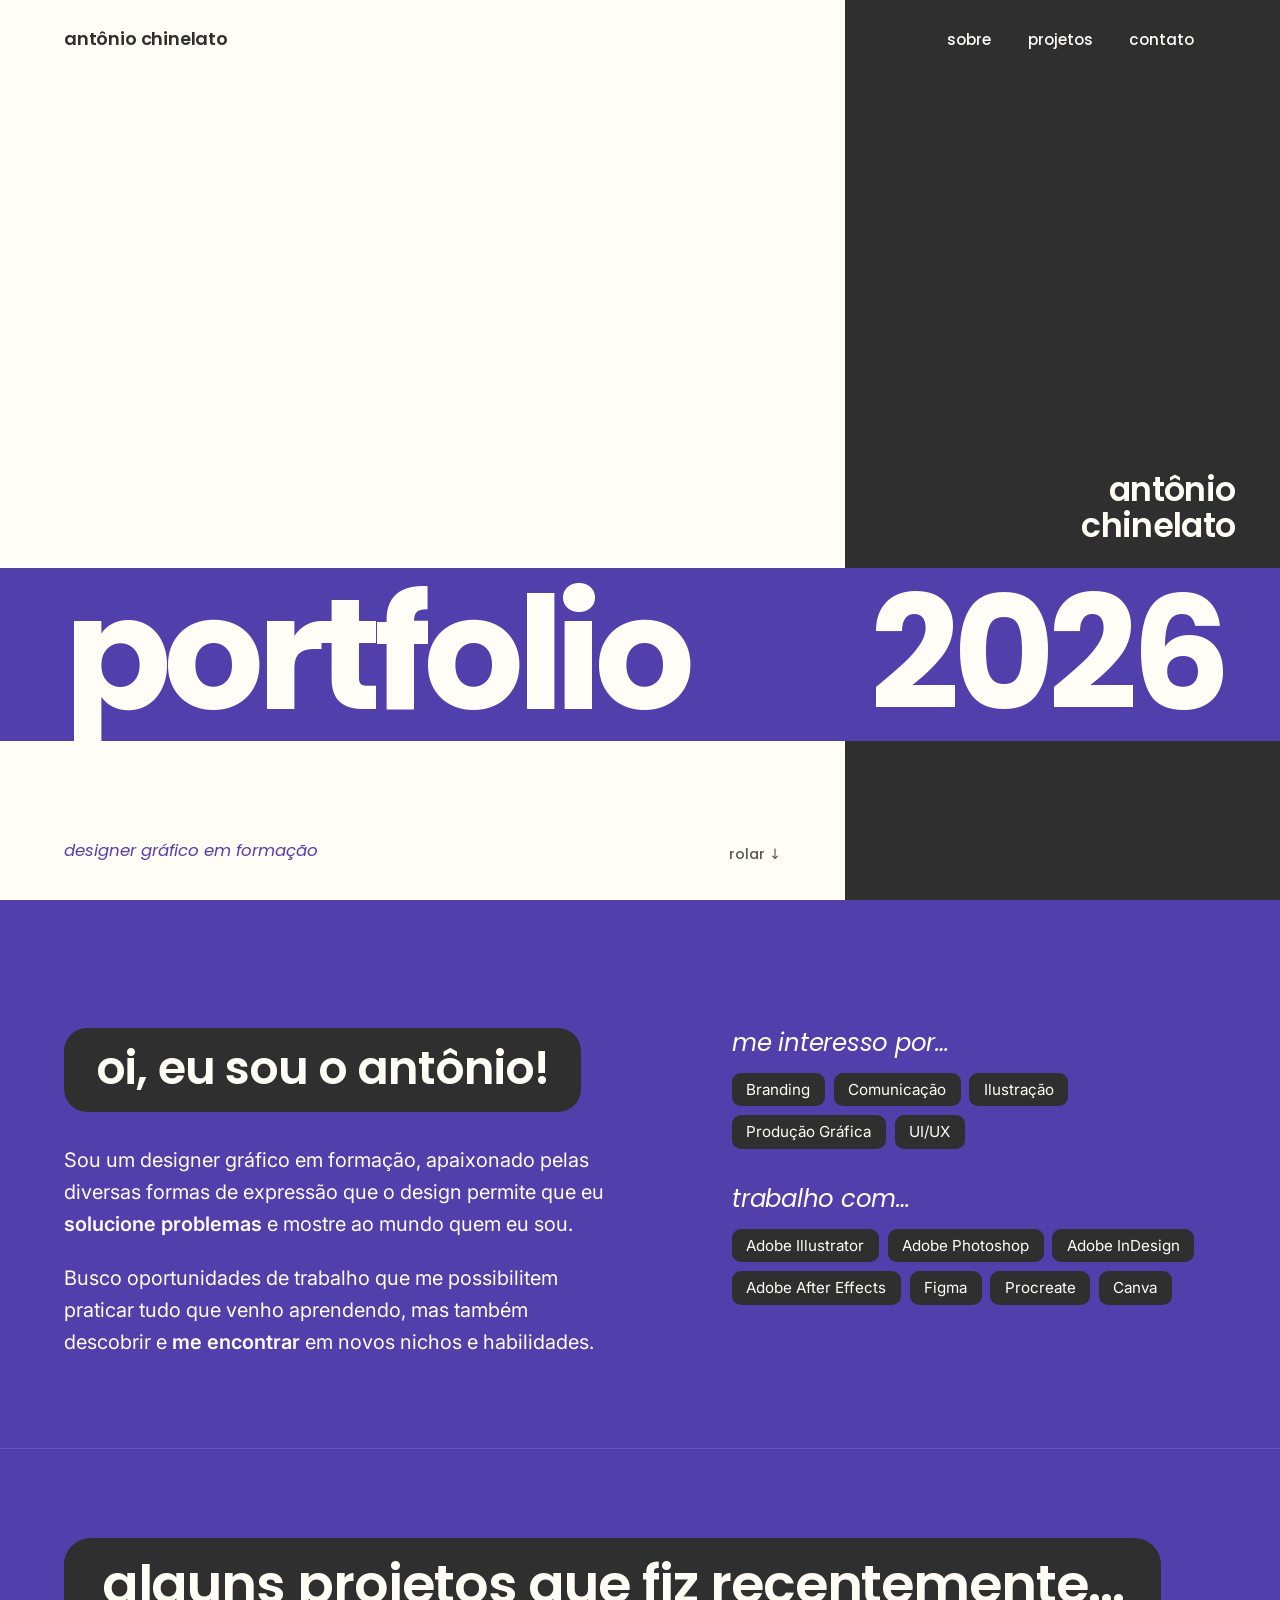
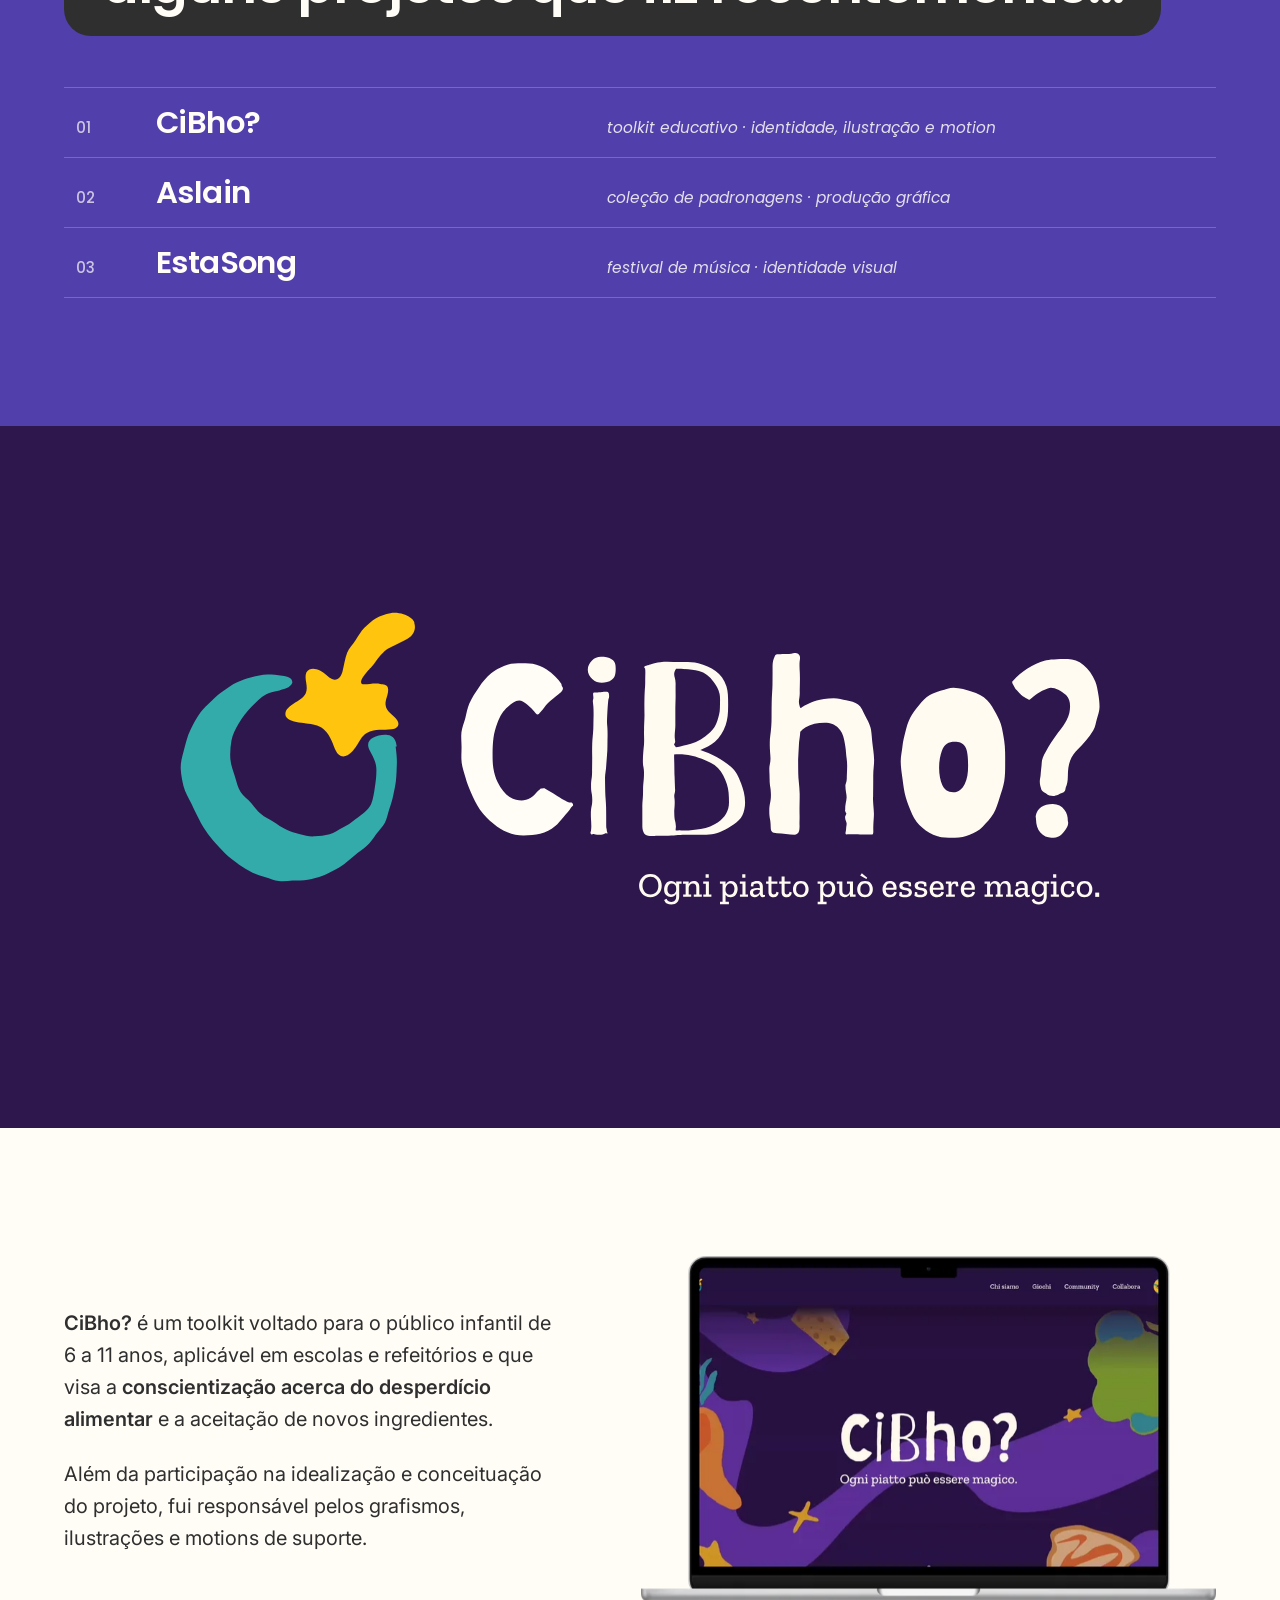
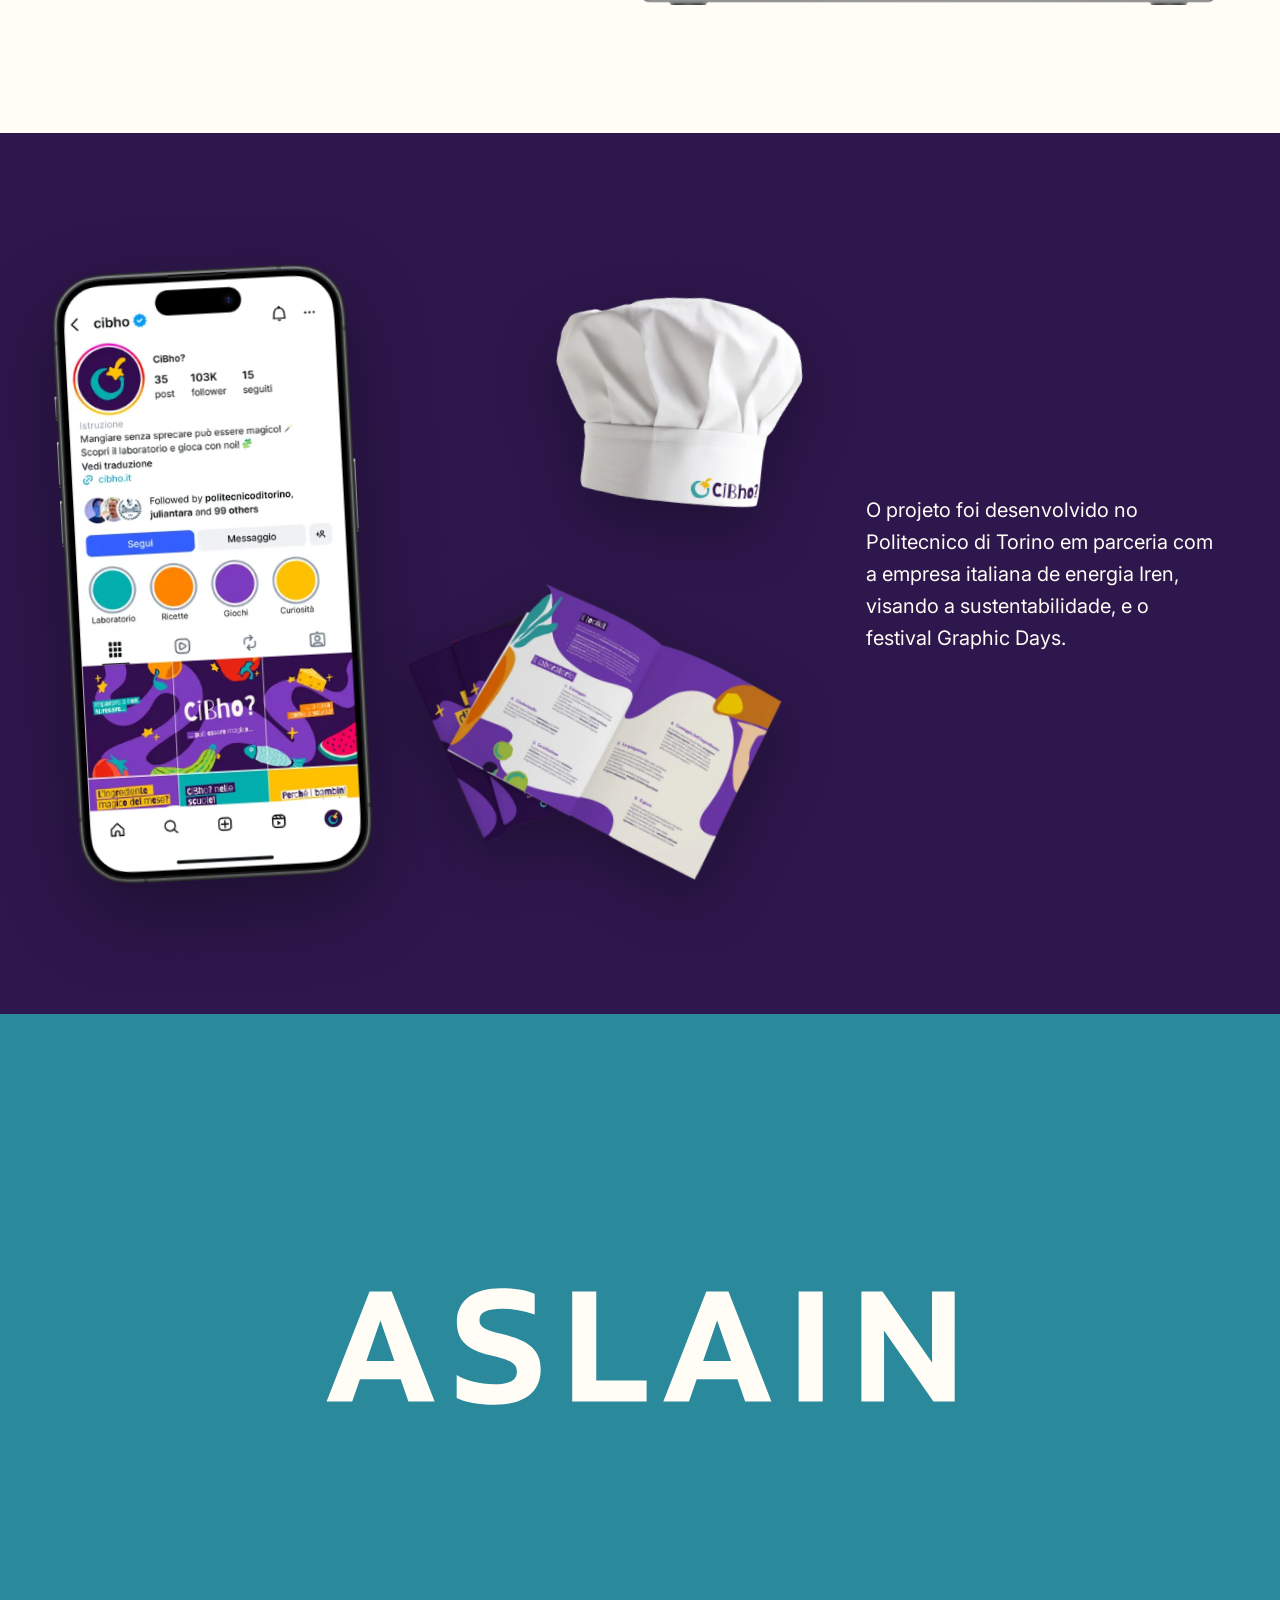
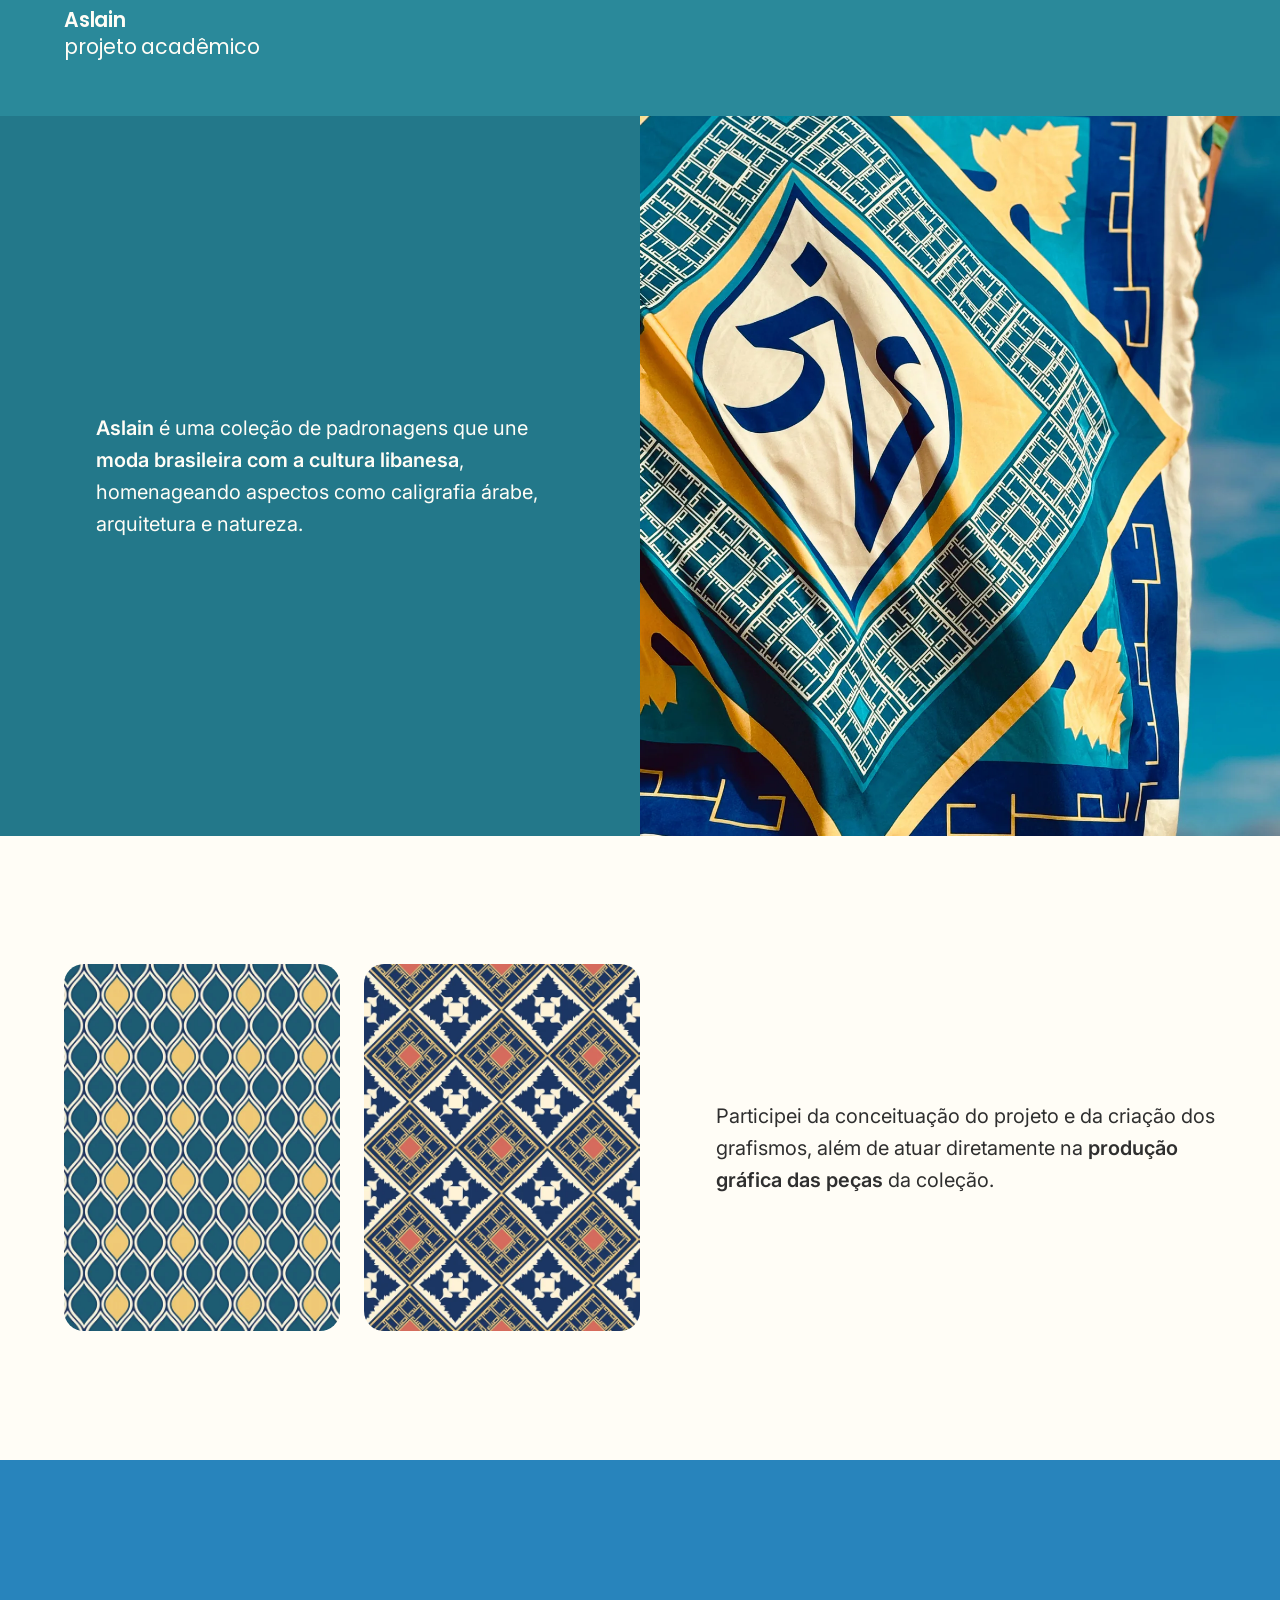
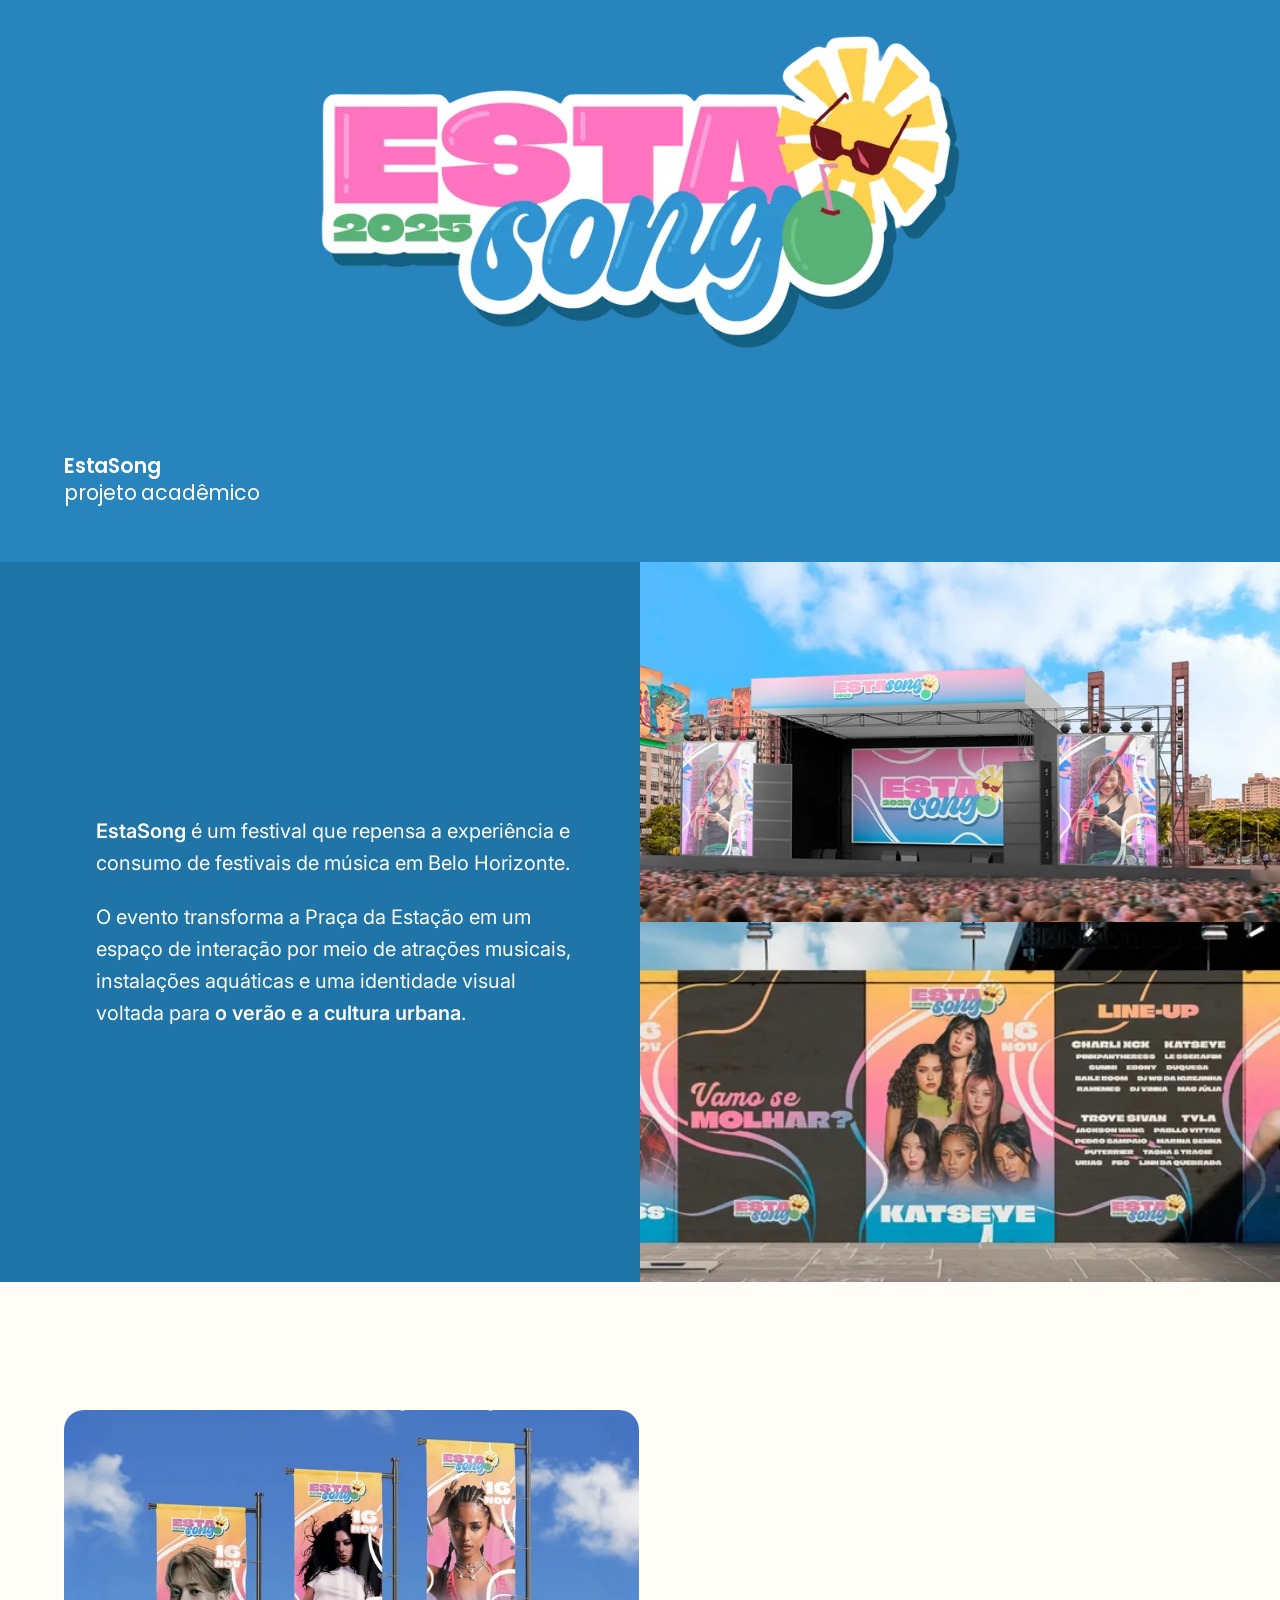
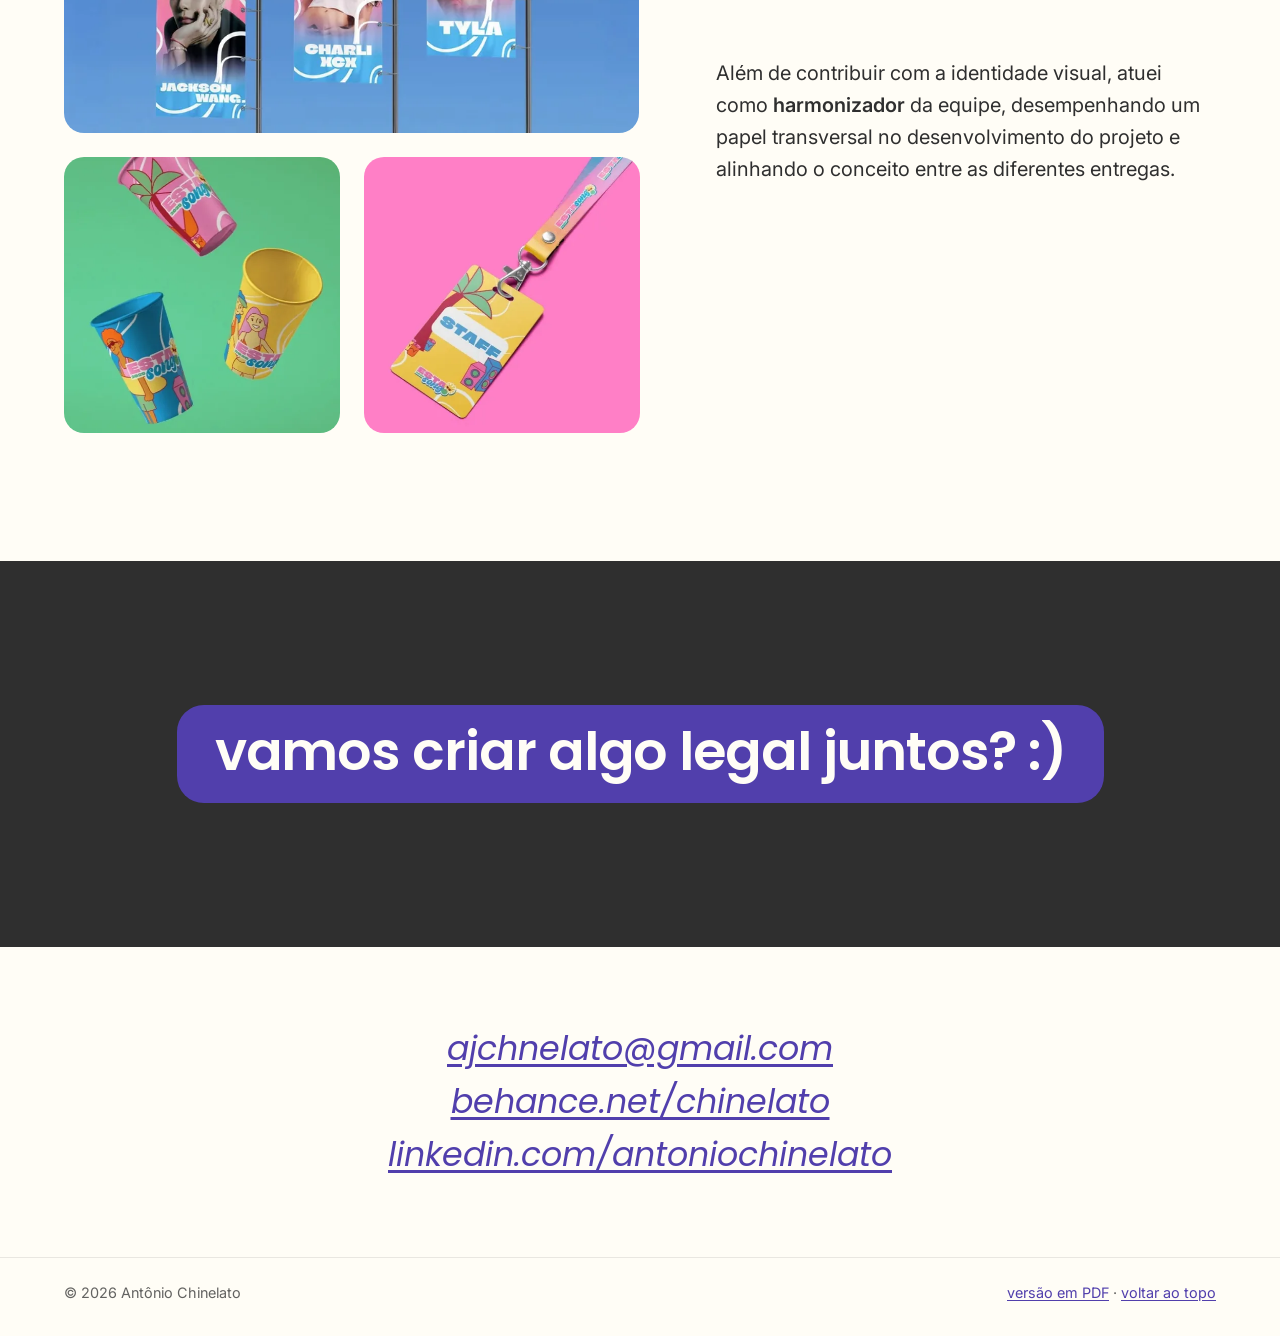
==== index.html @ e16a7587 "Generate the PDF version from the site Print stylesheet turns each section into a 16:9 slide; tools/" ====
<!DOCTYPE html>
<html lang="pt-BR" class="no-js">
<head>
  <meta charset="utf-8">
  <meta name="viewport" content="width=device-width, initial-scale=1">
  <title>Antônio Chinelato · Portfolio 2026 — Designer Gráfico</title>
  <meta name="description" content="Portfólio 2026 de Antônio Chinelato, designer gráfico em formação: branding, comunicação, ilustração, produção gráfica e UI/UX. Projetos CiBho?, Aslain e EstaSong.">
  <meta name="author" content="Antônio Chinelato">
  <meta name="theme-color" content="#513fac">
  <link rel="canonical" href="https://chinelato.com/">

  <meta property="og:type" content="website">
  <meta property="og:locale" content="pt_BR">
  <meta property="og:site_name" content="Antônio Chinelato">
  <meta property="og:title" content="Antônio Chinelato · Portfolio 2026">
  <meta property="og:description" content="Designer gráfico em formação. Branding, comunicação, ilustração, produção gráfica e UI/UX.">
  <meta property="og:url" content="https://chinelato.com/">
  <meta property="og:image" content="https://chinelato.com/assets/img/og-image.jpg">
  <meta property="og:image:width" content="1200">
  <meta property="og:image:height" content="675">
  <meta property="og:image:alt" content="Capa do portfolio 2026 de Antônio Chinelato">
  <meta name="twitter:card" content="summary_large_image">
  <meta name="twitter:title" content="Antônio Chinelato · Portfolio 2026">
  <meta name="twitter:description" content="Designer gráfico em formação. Branding, comunicação, ilustração, produção gráfica e UI/UX.">
  <meta name="twitter:image" content="https://chinelato.com/assets/img/og-image.jpg">

  <link rel="icon" href="favicon.svg" type="image/svg+xml">
  <link rel="apple-touch-icon" href="apple-touch-icon.png">

  <link rel="preconnect" href="https://fonts.googleapis.com">
  <link rel="preconnect" href="https://fonts.gstatic.com" crossorigin>
  <link rel="stylesheet" href="https://fonts.googleapis.com/css2?family=Inter:wght@400;600&family=Poppins:ital,wght@0,500;0,600;0,700;1,400&display=swap">
  <link rel="stylesheet" href="css/style.css">
  <script>document.documentElement.className = document.documentElement.className.replace('no-js', 'js');</script>

  <script type="application/ld+json">
  {
    "@context": "https://schema.org",
    "@type": "Person",
    "name": "Antônio Chinelato",
    "jobTitle": "Designer Gráfico",
    "url": "https://chinelato.com/",
    "email": "mailto:ajchnelato@gmail.com",
    "sameAs": [
      "https://www.behance.net/chinelato",
      "https://www.linkedin.com/in/antoniochinelato"
    ],
    "knowsAbout": ["Branding", "Comunicação", "Ilustração", "Produção Gráfica", "UI/UX"]
  }
  </script>
</head>
<body>
  <a class="skip-link" href="#conteudo">Pular para o conteúdo</a>

  <header class="site-header">
    <nav class="nav" aria-label="Principal">
      <a class="nav__brand" href="#inicio">antônio chinelato</a>
      <ul class="nav__links">
        <li><a href="#sobre">sobre</a></li>
        <li><a href="#projetos">projetos</a></li>
        <li><a href="#contato">contato</a></li>
      </ul>
    </nav>
  </header>

  <main id="conteudo">

    <!-- ====================== HERO ====================== -->
    <section class="hero" id="inicio" aria-labelledby="hero-title">
      <div class="hero__column" aria-hidden="true"></div>

      <h1 class="hero__name" id="hero-title">
        <span class="hero__name-line">antônio</span>
        <span class="hero__name-line">chinelato</span>
        <span class="visually-hidden"> — designer gráfico, portfolio 2026</span>
      </h1>

      <p class="hero__band">
        <span class="visually-hidden">portfolio 2026</span>
        <span class="hero__word hero__word--a" aria-hidden="true" data-split>portfolio</span>
        <span class="hero__word hero__word--b" aria-hidden="true" data-split>2026</span>
      </p>

      <div class="hero__foot">
        <p class="hero__caption">designer gráfico em formação</p>
        <a class="hero__scroll" href="#sobre">rolar <span aria-hidden="true">↓</span></a>
      </div>
    </section>

    <!-- ====================== SOBRE ====================== -->
    <section class="about" id="sobre" aria-labelledby="sobre-title">
      <div class="container about__grid">
        <div class="about__intro">
          <h2 class="pill reveal" id="sobre-title">oi, eu sou o antônio!</h2>
          <p class="reveal" style="--d:.1s">Sou um designer gráfico em formação, apaixonado pelas diversas formas de expressão que o design permite que eu <strong>solucione problemas</strong> e mostre ao mundo quem eu sou.</p>
          <p class="reveal" style="--d:.2s">Busco oportunidades de trabalho que me possibilitem praticar tudo que venho aprendendo, mas também descobrir e <strong>me encontrar</strong> em novos nichos e habilidades.</p>
        </div>

        <div class="about__tags">
          <h3 class="kicker reveal" id="interesses">me interesso por…</h3>
          <ul class="chips reveal" aria-labelledby="interesses" style="--d:.1s">
            <li>Branding</li>
            <li>Comunicação</li>
            <li>Ilustração</li>
            <li>Produção Gráfica</li>
            <li>UI/UX</li>
          </ul>

          <h3 class="kicker reveal" id="ferramentas" style="--d:.15s">trabalho com…</h3>
          <ul class="chips reveal" aria-labelledby="ferramentas" style="--d:.25s">
            <li>Adobe Illustrator</li>
            <li>Adobe Photoshop</li>
            <li>Adobe InDesign</li>
            <li>Adobe After Effects</li>
            <li>Figma</li>
            <li>Procreate</li>
            <li>Canva</li>
          </ul>
        </div>
      </div>
    </section>

    <!-- ====================== PROJETOS ====================== -->
    <section id="projetos" aria-labelledby="projetos-title">

      <div class="projects-intro">
        <div class="container">
          <h2 class="pill pill--lg reveal" id="projetos-title">alguns projetos que fiz recentemente…</h2>
          <ol class="index reveal" style="--d:.15s">
            <li class="index__item" style="--accent: var(--cibho-teal)">
              <a href="#cibho">
                <span class="index__num" aria-hidden="true">01</span>
                <span class="index__name">CiBho?</span>
                <span class="index__type">toolkit educativo · identidade, ilustração e motion</span>
              </a>
            </li>
            <li class="index__item" style="--accent: var(--aslain)">
              <a href="#aslain">
                <span class="index__num" aria-hidden="true">02</span>
                <span class="index__name">Aslain</span>
                <span class="index__type">coleção de padronagens · produção gráfica</span>
              </a>
            </li>
            <li class="index__item" style="--accent: var(--estasong-pink)">
              <a href="#estasong">
                <span class="index__num" aria-hidden="true">03</span>
                <span class="index__name">EstaSong</span>
                <span class="index__type">festival de música · identidade visual</span>
              </a>
            </li>
          </ol>
        </div>
      </div>

      <!-- ---------- CiBho? ---------- -->
      <article class="project project--cibho" id="cibho" aria-labelledby="cibho-title">
        <header class="project__hero">
          <img class="project__logo reveal reveal--zoom" src="assets/img/cibho-logo.svg" width="1258" height="408" alt="Logotipo CiBho? — uma espiral turquesa com uma estrela amarela, seguida do slogan “Ogni piatto può essere magico.”" loading="lazy" decoding="async">
          <h2 class="project__title reveal" id="cibho-title" style="--d:.2s">CiBho? <span class="project__type">projeto acadêmico</span></h2>
        </header>

        <div class="project__body project__body--cream">
          <div class="container split">
            <div class="split__text">
              <p class="reveal"><strong>CiBho?</strong> é um toolkit voltado para o público infantil de 6 a 11 anos, aplicável em escolas e refeitórios e que visa a <strong>conscientização acerca do desperdício alimentar</strong> e a aceitação de novos ingredientes.</p>
              <p class="reveal" style="--d:.1s">Além da participação na idealização e conceituação do projeto, fui responsável pelos grafismos, ilustrações e motions de suporte.</p>
            </div>
            <figure class="split__media reveal" style="--d:.15s">
              <img src="assets/img/cibho-site-laptop.webp" srcset="assets/img/cibho-site-laptop-sm.webp 800w, assets/img/cibho-site-laptop.webp 1800w" sizes="(max-width: 56rem) 100vw, 50vw" width="1800" height="1091" alt="Notebook exibindo a página inicial do site CiBho?, com ilustrações de alimentos sobre fundo roxo" loading="lazy" decoding="async">
            </figure>
          </div>
        </div>

        <div class="project__body project__body--cibho">
          <div class="container collage collage--cibho">
            <figure class="collage__phone reveal" style="--d:.05s">
              <div class="float" style="--r:-3deg;--t:7s">
                <img src="assets/img/cibho-instagram-phone.webp" srcset="assets/img/cibho-instagram-phone-sm.webp 390w, assets/img/cibho-instagram-phone.webp 682w" sizes="(max-width: 56rem) 70vw, 24vw" width="682" height="1400" alt="Smartphone mostrando o perfil do CiBho? no Instagram, com destaques e publicações ilustradas" loading="lazy" decoding="async">
              </div>
            </figure>
            <div class="collage__objects">
              <figure class="collage__hat reveal" style="--d:.15s">
                <div class="float" style="--r:6deg;--t:8s;--delay:-2s">
                  <img src="assets/img/cibho-chef-hat.webp" srcset="assets/img/cibho-chef-hat-sm.webp 800w, assets/img/cibho-chef-hat.webp 1200w" sizes="(max-width: 56rem) 45vw, 22vw" width="1200" height="1200" alt="Chapéu de chef branco com o logotipo CiBho? bordado na borda" loading="lazy" decoding="async">
                </div>
              </figure>
              <figure class="collage__brochure reveal" style="--d:.25s">
                <div class="float" style="--r:-4deg;--t:9s;--delay:-4s">
                  <img src="assets/img/cibho-brochure.webp" srcset="assets/img/cibho-brochure-sm.webp 800w, assets/img/cibho-brochure.webp 1600w" sizes="(max-width: 56rem) 60vw, 30vw" width="1600" height="1320" alt="Folder impresso do CiBho? aberto, com ilustrações de vegetais e textos em italiano" loading="lazy" decoding="async">
                </div>
              </figure>
            </div>
            <div class="collage__text">
              <p class="reveal" style="--d:.2s">O projeto foi desenvolvido no Politecnico di Torino em parceria com a empresa italiana de energia Iren, visando a sustentabilidade, e o festival Graphic Days.</p>
            </div>
          </div>
        </div>
      </article>

      <!-- ---------- Aslain ---------- -->
      <article class="project project--aslain" id="aslain" aria-labelledby="aslain-title">
        <header class="project__hero">
          <img class="project__logo project__logo--aslain reveal reveal--zoom" src="assets/img/aslain-logo.svg" width="724" height="144" alt="Logotipo ASLAIN em letras maiúsculas espaçadas" loading="lazy" decoding="async">
          <h2 class="project__title reveal" id="aslain-title" style="--d:.2s">Aslain <span class="project__type">projeto acadêmico</span></h2>
        </header>

        <div class="project__body project__body--aslain-deep">
          <div class="bleed">
            <div class="bleed__text">
              <p class="reveal"><strong>Aslain</strong> é uma coleção de padronagens que une <strong>moda brasileira com a cultura libanesa</strong>, homenageando aspectos como caligrafia árabe, arquitetura e natureza.</p>
            </div>
            <figure class="bleed__media reveal" style="--d:.1s">
              <img src="assets/img/aslain-scarf.webp" srcset="assets/img/aslain-scarf-sm.webp 600w, assets/img/aslain-scarf.webp 1200w" sizes="(max-width: 56rem) 100vw, 50vw" width="1200" height="1600" alt="Lenço de seda da coleção Aslain ao vento, com caligrafia árabe estilizada em azul sobre losango creme e bordas geométricas douradas" loading="lazy" decoding="async">
            </figure>
          </div>
        </div>

        <div class="project__body project__body--cream">
          <div class="container split split--reverse">
            <div class="split__text">
              <p class="reveal">Participei da conceituação do projeto e da criação dos grafismos, além de atuar diretamente na <strong>produção gráfica das peças</strong> da coleção.</p>
            </div>
            <div class="pattern-grid">
              <figure class="card-img reveal" style="--d:.05s">
                <img src="assets/img/aslain-pattern-1.webp" srcset="assets/img/aslain-pattern-1-sm.webp 800w, assets/img/aslain-pattern-1.webp 1200w" sizes="(max-width: 56rem) 50vw, 25vw" width="1200" height="1200" alt="Padronagem Aslain com gotas azul-petróleo e douradas contornadas em creme" loading="lazy" decoding="async">
              </figure>
              <figure class="card-img reveal" style="--d:.15s">
                <img src="assets/img/aslain-pattern-2.webp" srcset="assets/img/aslain-pattern-2-sm.webp 800w, assets/img/aslain-pattern-2.webp 1200w" sizes="(max-width: 56rem) 50vw, 25vw" width="1200" height="1200" alt="Padronagem Aslain com losangos azul-marinho, treliças douradas e centros coral" loading="lazy" decoding="async">
              </figure>
            </div>
          </div>
        </div>
      </article>

      <!-- ---------- EstaSong ---------- -->
      <article class="project project--estasong" id="estasong" aria-labelledby="estasong-title">
        <header class="project__hero">
          <img class="project__logo project__logo--estasong reveal reveal--zoom" src="assets/img/estasong-logo.webp" srcset="assets/img/estasong-logo-sm.webp 800w, assets/img/estasong-logo.webp 1168w" sizes="(max-width: 56rem) 80vw, 40vw" width="1168" height="569" alt="Logotipo EstaSong 2025 em letras rosa e azul com um sol de óculos escuros e um coco com canudo" loading="lazy" decoding="async">
          <h2 class="project__title reveal" id="estasong-title" style="--d:.2s">EstaSong <span class="project__type">projeto acadêmico</span></h2>
        </header>

        <div class="project__body project__body--estasong-deep">
          <div class="bleed">
            <div class="bleed__text">
              <p class="reveal"><strong>EstaSong</strong> é um festival que repensa a experiência e consumo de festivais de música em Belo Horizonte.</p>
              <p class="reveal" style="--d:.1s">O evento transforma a Praça da Estação em um espaço de interação por meio de atrações musicais, instalações aquáticas e uma identidade visual voltada para <strong>o verão e a cultura urbana</strong>.</p>
            </div>
            <div class="bleed__media bleed__media--stack">
              <figure class="reveal" style="--d:.1s">
                <img src="assets/img/estasong-stage.webp" srcset="assets/img/estasong-stage-sm.webp 800w, assets/img/estasong-stage.webp 1600w" sizes="(max-width: 56rem) 100vw, 50vw" width="1600" height="909" alt="Palco do festival EstaSong com telões e banners rosa e azul diante de uma multidão" loading="lazy" decoding="async">
              </figure>
              <figure class="reveal" style="--d:.2s">
                <img src="assets/img/estasong-posters.webp" srcset="assets/img/estasong-posters-sm.webp 800w, assets/img/estasong-posters.webp 1600w" sizes="(max-width: 56rem) 100vw, 50vw" width="1600" height="614" alt="Sequência de cartazes do EstaSong em um muro, com os artistas Pink Pantheress, Katseye e Troye Sivan e o line-up do festival" loading="lazy" decoding="async">
              </figure>
            </div>
          </div>
        </div>

        <div class="project__body project__body--cream">
          <div class="container split split--reverse">
            <div class="split__text">
              <p class="reveal">Além de contribuir com a identidade visual, atuei como <strong>harmonizador</strong> da equipe, desempenhando um papel transversal no desenvolvimento do projeto e alinhando o conceito entre as diferentes entregas.</p>
            </div>
            <div class="mosaic">
              <figure class="card-img card-img--wide reveal">
                <img src="assets/img/estasong-banners.webp" srcset="assets/img/estasong-banners-sm.webp 800w, assets/img/estasong-banners.webp 1600w" sizes="(max-width: 56rem) 100vw, 50vw" width="1600" height="910" alt="Três bandeiras do EstaSong em postes contra o céu azul, anunciando Jackson Wang, Charli XCX e Tyla" loading="lazy" decoding="async">
              </figure>
              <figure class="card-img reveal" style="--d:.1s">
                <img src="assets/img/estasong-cups.webp" srcset="assets/img/estasong-cups-sm.webp 800w, assets/img/estasong-cups.webp 926w" sizes="(max-width: 56rem) 50vw, 25vw" width="926" height="622" alt="Copos coloridos do EstaSong flutuando sobre fundo verde" loading="lazy" decoding="async">
              </figure>
              <figure class="card-img reveal" style="--d:.2s">
                <img src="assets/img/estasong-lanyard.webp" srcset="assets/img/estasong-lanyard-sm.webp 800w, assets/img/estasong-lanyard.webp 926w" sizes="(max-width: 56rem) 50vw, 25vw" width="926" height="630" alt="Credencial de staff do EstaSong com cordão, sobre fundo rosa" loading="lazy" decoding="async">
              </figure>
            </div>
          </div>
        </div>
      </article>

    </section>

    <!-- ====================== CONTATO ====================== -->
    <section class="contact" id="contato" aria-labelledby="contato-title">
      <div class="contact__top">
        <h2 class="pill pill--purple pill--lg reveal" id="contato-title">vamos criar algo legal juntos? :)</h2>
      </div>
      <div class="contact__links">
        <ul class="reveal" style="--d:.1s">
          <li><a href="mailto:ajchnelato@gmail.com"><span class="visually-hidden">E-mail: </span>ajchnelato@gmail.com</a></li>
          <li><a href="https://www.behance.net/chinelato" rel="me noopener" target="_blank"><span class="visually-hidden">Behance: </span>behance.net/chinelato<span class="visually-hidden"> (abre em nova aba)</span></a></li>
          <li><a href="https://www.linkedin.com/in/antoniochinelato" rel="me noopener" target="_blank"><span class="visually-hidden">LinkedIn: </span>linkedin.com/antoniochinelato<span class="visually-hidden"> (abre em nova aba)</span></a></li>
        </ul>
      </div>
    </section>
  </main>

  <footer class="site-footer">
    <div class="container site-footer__inner">
      <p>© 2026 Antônio Chinelato</p>
      <p><a href="portfolio-2026-antonio-chinelato.pdf" type="application/pdf" target="_blank" rel="noopener">versão em PDF<span class="visually-hidden"> (abre em nova aba)</span></a> · <a href="#inicio">voltar ao topo</a></p>
    </div>
  </footer>

  <script src="js/main.js" defer></script>
</body>
</html>
---- css/style.css ----
/* =========================================================
   Antônio Chinelato — Portfolio 2026
   Palette and type lifted from the original PDF.
   ========================================================= */

:root {
  --cream: #fffdf6;
  --purple: #513fac;
  --ink: #2f2f2f;

  --cibho: #2e174c;
  --cibho-teal: #34abab;
  --cibho-yellow: #fec40e;

  --aslain: #2a899a;
  --aslain-deep: #23788a;      /* darkened only behind body text (WCAG AA) */

  --estasong: #2884bc;
  --estasong-deep: #1f74a8;    /* idem */
  --estasong-pink: #fd72be;

  --font-display: "Poppins", ui-sans-serif, system-ui, -apple-system, "Segoe UI", sans-serif;
  --font-body: "Inter", ui-sans-serif, system-ui, -apple-system, "Segoe UI", sans-serif;

  --gutter: clamp(1.25rem, 5vw, 5rem);
  --max: 76rem;
  --radius: 1.25rem;
  --section-y: clamp(4rem, 10vw, 8rem);

  --ease: cubic-bezier(.22, .61, .36, 1);
  --dur: .75s;

  --text: clamp(1.0625rem, .95vw + .8rem, 1.25rem);
}

/* ---------- reset ---------- */
*, *::before, *::after { box-sizing: border-box; }
html { -webkit-text-size-adjust: 100%; scroll-padding-top: 5.5rem; }
body {
  margin: 0;
  background: var(--cream);
  color: var(--ink);
  font: 400 var(--text) / 1.6 var(--font-body);
  -webkit-font-smoothing: antialiased;
  overflow-x: clip;
}
img { display: block; max-width: 100%; height: auto; }
figure { margin: 0; }
ul, ol { margin: 0; padding: 0; list-style: none; }
h1, h2, h3, p { margin: 0; }
a { color: inherit; }
strong { font-weight: 600; }

@media (prefers-reduced-motion: no-preference) {
  html { scroll-behavior: smooth; }
}

:focus-visible {
  outline: 3px solid var(--purple);
  outline-offset: 3px;
  box-shadow: 0 0 0 7px var(--cream);
  border-radius: .25rem;
}

.visually-hidden {
  position: absolute !important;
  width: 1px; height: 1px;
  padding: 0; margin: -1px;
  overflow: hidden; clip: rect(0 0 0 0); clip-path: inset(50%);
  white-space: nowrap; border: 0;
}

.skip-link {
  position: fixed; top: .75rem; left: .75rem; z-index: 100;
  padding: .6rem 1rem;
  background: var(--ink); color: var(--cream);
  font: 500 .95rem var(--font-display);
  border-radius: 999px;
  transform: translateY(-200%);
  transition: transform .2s var(--ease);
}
.skip-link:focus { transform: none; }

.container {
  width: min(100% - 2 * var(--gutter), var(--max));
  margin-inline: auto;
}

/* ---------- header / nav ---------- */
.site-header {
  position: fixed; inset: 0 0 auto 0; z-index: 50;
  transition: background .35s var(--ease), box-shadow .35s var(--ease), padding .35s var(--ease);
  padding-block: clamp(.75rem, 1.5vw, 1.25rem);
}
.site-header.is-scrolled {
  background: color-mix(in srgb, var(--cream) 85%, transparent);
  backdrop-filter: blur(14px);
  -webkit-backdrop-filter: blur(14px);
  box-shadow: 0 1px 0 rgba(47, 47, 47, .08);
  padding-block: .55rem;
}
.nav {
  width: min(100% - 2 * var(--gutter), var(--max));
  margin-inline: auto;
  display: flex; align-items: center; justify-content: space-between; gap: 1rem;
}
.nav__brand {
  font: 600 clamp(1rem, 1.4vw, 1.2rem) / 1.05 var(--font-display);
  letter-spacing: -.01em;
  text-decoration: none;
  color: var(--ink);
  padding: .5rem 0;
}
.nav__links {
  display: flex; gap: .2rem;
  flex-shrink: 0;
  padding: .3rem;
  background: var(--ink);
  border-radius: 999px;
}
.nav__links a {
  display: block;
  padding: .5rem clamp(.7rem, 1.4vw, 1.05rem);
  border-radius: 999px;
  color: var(--cream);
  font: 500 .95rem / 1 var(--font-display);
  text-decoration: none;
  transition: background .25s var(--ease), color .25s var(--ease);
}
.nav__links a:hover { background: rgba(255, 253, 246, .14); }
.nav__links a[aria-current] { background: var(--purple); }
.nav__links a:focus-visible { box-shadow: none; outline-color: var(--cream); outline-offset: -3px; }

/* ---------- hero ---------- */
.hero {
  --cols: minmax(0, 1fr) clamp(9rem, 34vw, 34rem);
  --hero-size: clamp(2.4rem, 12.3vw, 13.5rem);
  position: relative;
  display: grid;
  grid-template-columns: var(--cols);
  grid-template-rows: 1fr auto minmax(6rem, .28fr);
  min-height: 100vh;
  min-height: 100svh;
  background: var(--cream);
  overflow: hidden;
}
.hero__column {
  grid-column: 2; grid-row: 1 / -1;
  background: var(--ink);
  transform-origin: top;
  animation: hero-column 1s var(--ease) both;
}
.hero__name {
  grid-column: 2; grid-row: 1;
  align-self: end; justify-self: end;
  z-index: 2;
  margin: 0;
  padding: 0 clamp(1rem, 3.5vw, 3.75rem) clamp(.75rem, 2vw, 1.5rem) 0;
  color: var(--cream);
  font: 600 clamp(1.05rem, 2.6vw, 2.75rem) / 1.08 var(--font-display);
  letter-spacing: -.02em;
  text-align: right;
  animation: fade-up .9s var(--ease) .55s both;
}
.hero__name-line { display: block; }

.hero__band {
  position: relative; isolation: isolate;
  grid-column: 1 / -1; grid-row: 2;
  display: grid;
  grid-template-columns: var(--cols);
  align-items: center;
  padding-block: .04em;
  font: 700 var(--hero-size) / 1.02 var(--font-display);
  letter-spacing: -.045em;
  color: var(--cream);
  z-index: 1;
}
.hero__band::before {
  content: "";
  position: absolute; inset: 0; z-index: -1;
  background: var(--purple);
  transform-origin: left;
  animation: hero-band .95s var(--ease) .15s both;
}
.hero__word { display: block; white-space: nowrap; }
.hero__word--a { padding-left: var(--gutter); }
.hero__word--b { padding-left: clamp(.6rem, 2vw, 2.25rem); }
.hero__word .ch { display: inline-block; animation: rise .9s var(--ease) both; animation-delay: calc(.55s + var(--i) * 45ms); }
.hero__word:not(.is-split) { animation: rise .9s var(--ease) .55s both; }

.hero__foot {
  grid-column: 1; grid-row: 3;
  align-self: end;
  display: flex; align-items: flex-end; justify-content: space-between; gap: 1rem;
  padding: 0 var(--gutter) clamp(1.25rem, 3vw, 2.5rem);
  animation: fade-up .9s var(--ease) 1.3s both;
}
.hero__caption {
  font: italic 400 clamp(.95rem, 1.3vw, 1.15rem) / 1.3 var(--font-display);
  color: var(--purple);
}
.hero__scroll {
  font: 500 .9rem / 1 var(--font-display);
  color: var(--ink);
  text-decoration: none;
  white-space: nowrap;
  opacity: .8;
  transition: opacity .3s var(--ease), transform .3s var(--ease);
}
.hero__scroll span { display: inline-block; animation: nudge 1.8s ease-in-out infinite; }
.hero__scroll:hover { opacity: 1; }
html.is-scrolled .hero__scroll { opacity: 0; pointer-events: none; }

@keyframes hero-column { from { transform: scaleY(0); } }
@keyframes hero-band   { from { transform: scaleX(0); } }
@keyframes rise        { from { opacity: 0; transform: translateY(.35em); } }
@keyframes fade-up     { from { opacity: 0; transform: translateY(.75rem); } }
@keyframes nudge       { 0%, 100% { transform: translateY(0); } 50% { transform: translateY(.2em); } }

/* ---------- shared components ---------- */
.pill {
  display: inline-block;
  padding: .32em .7em .38em;
  border-radius: .5em;
  background: var(--ink);
  color: var(--cream);
  font: 600 clamp(1.7rem, 3.6vw, 3.1rem) / 1.12 var(--font-display);
  letter-spacing: -.02em;
  max-width: 100%;
  text-wrap: balance;
}
.pill--lg { font-size: clamp(1.85rem, 4.2vw, 3.6rem); }
.pill--purple { background: var(--purple); }

.kicker {
  font: italic 400 clamp(1.2rem, 1.9vw, 1.65rem) / 1.25 var(--font-display);
  letter-spacing: -.01em;
}

.chips { display: flex; flex-wrap: wrap; gap: .55rem; }
.chips li {
  padding: .5em .95em;
  background: var(--ink);
  color: var(--cream);
  border-radius: .6em;
  font: 400 clamp(.95rem, 1.1vw, 1.1rem) / 1.2 var(--font-body);
  transition: transform .35s var(--ease), background .35s var(--ease);
}
.chips li:hover { transform: translateY(-3px); background: #3a3a3a; }

/* ---------- about ---------- */
.about {
  background: var(--purple);
  color: var(--cream);
  padding-block: var(--section-y) clamp(3rem, 7vw, 6rem);
}
.about__grid {
  display: grid;
  grid-template-columns: minmax(0, 1.1fr) minmax(0, .9fr);
  gap: clamp(2.5rem, 6vw, 6rem);
  align-items: start;
}
.about__intro p { margin-top: 1.4rem; max-width: 34rem; }
.about__intro .pill { margin-bottom: .6rem; }
.about__tags .kicker { margin-bottom: .9rem; }
.about__tags .chips + .kicker { margin-top: 2.25rem; }

/* ---------- projects intro / index ---------- */
.projects-intro {
  background: var(--purple);
  color: var(--cream);
  padding-block: clamp(3rem, 7vw, 6rem) var(--section-y);
  border-top: 1px solid rgba(255, 253, 246, .12);
}
.index {
  margin-top: clamp(2rem, 4vw, 3.5rem);
  border-top: 1px solid rgba(255, 253, 246, .22);
  counter-reset: none;
}
.index__item a {
  display: grid;
  grid-template-columns: 3.5rem minmax(0, 1fr) minmax(0, 1.4fr);
  align-items: baseline;
  gap: 1rem 1.5rem;
  padding: 1.1rem .75rem;
  border-bottom: 1px solid rgba(255, 253, 246, .22);
  text-decoration: none;
  color: var(--cream);
  position: relative;
  transition: padding-left .4s var(--ease);
}
.index__item a::before {
  content: "";
  position: absolute; left: 0; top: 0; bottom: 0; width: .35rem;
  background: var(--accent);
  transform: scaleY(0);
  transform-origin: bottom;
  transition: transform .4s var(--ease);
}
.index__item a:hover::before, .index__item a:focus-visible::before { transform: scaleY(1); }
.index__item a:hover { padding-left: 1.5rem; }
.index__num { font: 500 .95rem var(--font-display); opacity: .7; }
.index__name { font: 600 clamp(1.4rem, 2.4vw, 2rem) / 1.1 var(--font-display); letter-spacing: -.02em; }
.index__type { font: italic 400 clamp(.95rem, 1.2vw, 1.1rem) / 1.35 var(--font-display); opacity: .85; }

/* ---------- project blocks ---------- */
.project__hero {
  display: grid;
  grid-template-rows: 1fr auto;
  min-height: clamp(26rem, 78vh, 46rem);
  padding: clamp(6rem, 14vh, 8rem) var(--gutter) clamp(2rem, 5vw, 3.5rem);
  color: var(--cream);
}
.project__logo {
  place-self: center;
  width: min(100%, 58rem);
  height: auto;
}
.project__logo--aslain { width: min(70%, 40rem); }
.project__logo--estasong { width: min(85%, 40rem); }
.project__title {
  font: 600 clamp(1.1rem, 1.6vw, 1.35rem) / 1.3 var(--font-display);
  letter-spacing: -.01em;
  margin-top: clamp(2rem, 6vh, 4rem);
}
.project__type { display: block; font-weight: 400; }

.project--cibho .project__hero    { background: var(--cibho); }
.project--aslain .project__hero   { background: var(--aslain); }
.project--estasong .project__hero { background: var(--estasong); }

.project__body { padding-block: var(--section-y); }
.project__body--cream { background: var(--cream); color: var(--ink); }
.project__body--cibho { background: var(--cibho); color: var(--cream); overflow: hidden; }
.project__body--aslain-deep { background: var(--aslain-deep); color: var(--cream); padding-block: 0; }
.project__body--estasong-deep { background: var(--estasong-deep); color: var(--cream); padding-block: 0; }

.split {
  display: grid;
  grid-template-columns: minmax(0, 1fr) minmax(0, 1.15fr);
  gap: clamp(2.5rem, 6vw, 6rem);
  align-items: center;
}
.split--reverse { grid-template-columns: minmax(0, 1.15fr) minmax(0, 1fr); }
.split--reverse .split__text { order: 2; }
.split__text { max-width: 32rem; }
.split__text p + p { margin-top: 1.4rem; }

/* full-bleed text | image */
.bleed {
  display: grid;
  grid-template-columns: minmax(0, 1fr) minmax(0, 1fr);
}
.bleed__text {
  align-self: center;
  justify-self: end;
  width: min(100%, calc(var(--max) / 2));
  padding: var(--section-y) clamp(2rem, 5vw, 5rem) var(--section-y) var(--gutter);
}
.bleed__text p { max-width: 30rem; }
.bleed__text p + p { margin-top: 1.4rem; }
.bleed__media { position: relative; min-height: clamp(24rem, 80vh, 52rem); overflow: hidden; }
.bleed__media img { position: absolute; inset: 0; width: 100%; height: 100%; object-fit: cover; }
.bleed__media--stack { display: grid; grid-template-rows: 1fr 1fr; }
.bleed__media--stack figure { position: relative; overflow: hidden; }
.bleed__media--stack img { position: absolute; inset: 0; width: 100%; height: 100%; object-fit: cover; }

/* image cards */
.card-img {
  border-radius: var(--radius);
  overflow: hidden;
  aspect-ratio: 3 / 4;
  background: rgba(47, 47, 47, .06);
}
.card-img img { width: 100%; height: 100%; object-fit: cover; transition: transform 1s var(--ease); }
.card-img:hover img { transform: scale(1.04); }
.card-img--wide { aspect-ratio: 16 / 9; grid-column: 1 / -1; }

.pattern-grid { display: grid; grid-template-columns: 1fr 1fr; gap: clamp(1rem, 2vw, 1.5rem); }
.mosaic { display: grid; grid-template-columns: 1fr 1fr; gap: clamp(1rem, 2vw, 1.5rem); }
.mosaic .card-img:not(.card-img--wide) { aspect-ratio: 1; }

/* CiBho? collage */
.collage--cibho {
  display: grid;
  grid-template-columns: minmax(0, .85fr) minmax(0, 1.15fr) minmax(0, 1fr);
  gap: clamp(2rem, 4vw, 4rem);
  align-items: center;
}
.collage__phone img { width: min(100%, 22rem); margin-inline: auto; filter: drop-shadow(0 30px 40px rgba(0, 0, 0, .35)); }
.collage__objects { position: relative; display: grid; gap: clamp(1rem, 3vw, 2.5rem); }
.collage__hat { width: 70%; justify-self: end; }
.collage__brochure { width: 92%; }
.collage__objects img { filter: drop-shadow(0 24px 30px rgba(0, 0, 0, .3)); }
.collage__text p { max-width: 24rem; }

.float { animation: float var(--t, 8s) ease-in-out var(--delay, 0s) infinite; transform: rotate(var(--r, 0deg)); }
@keyframes float {
  0%, 100% { transform: translateY(0) rotate(var(--r, 0deg)); }
  50%      { transform: translateY(-14px) rotate(var(--r, 0deg)); }
}

/* ---------- contact ---------- */
.contact__top {
  background: var(--ink);
  display: grid; place-items: center;
  text-align: center;
  padding: clamp(6rem, 16vh, 10rem) var(--gutter);
}
.contact__links {
  background: var(--cream);
  padding: clamp(3rem, 7vw, 5rem) var(--gutter);
  text-align: center;
}
.contact__links li + li { margin-top: .5rem; }
.contact__links a {
  display: inline-block;
  font: italic 400 clamp(1.2rem, 2.6vw, 2.1rem) / 1.35 var(--font-display);
  color: var(--purple);
  text-decoration-thickness: .08em;
  text-underline-offset: .12em;
  transition: color .3s var(--ease), text-decoration-thickness .3s var(--ease);
  overflow-wrap: anywhere;
}
.contact__links a:hover { color: var(--ink); text-decoration-thickness: .14em; }

/* ---------- footer ---------- */
.site-footer {
  background: var(--cream);
  border-top: 1px solid rgba(47, 47, 47, .1);
  padding: 1.5rem 0 2rem;
  font: 400 .9rem / 1.5 var(--font-body);
  color: rgba(47, 47, 47, .75);
}
.site-footer__inner { display: flex; flex-wrap: wrap; justify-content: space-between; gap: .5rem 1.5rem; }
.site-footer a { color: var(--purple); text-underline-offset: .15em; }
.site-footer a:hover { color: var(--ink); }

/* ---------- scroll reveal ---------- */
html.js .reveal {
  opacity: 0;
  transform: translateY(1.6rem);
  transition: opacity var(--dur) var(--ease), transform var(--dur) var(--ease);
  transition-delay: var(--d, 0s);
  will-change: opacity, transform;
}
html.js .reveal--zoom { transform: scale(.94); }
html.js .reveal.is-visible { opacity: 1; transform: none; }

/* ---------- responsive ---------- */
@media (max-width: 56rem) {
  .about__grid, .split, .split--reverse { grid-template-columns: 1fr; }
  .split--reverse .split__text { order: 0; }
  .bleed { grid-template-columns: 1fr; }
  .bleed__text { justify-self: stretch; width: 100%; padding-inline: var(--gutter); }
  .bleed__media { min-height: 0; aspect-ratio: 4 / 5; }
  .bleed__media--stack { aspect-ratio: auto; grid-template-rows: none; }
  .bleed__media--stack figure { aspect-ratio: 16 / 10; }
  .collage--cibho { grid-template-columns: minmax(0, 1fr) minmax(0, 1fr); }
  .collage__text { grid-column: 1 / -1; order: -1; }
  .index__item a { grid-template-columns: 2.5rem minmax(0, 1fr); }
  .index__type { grid-column: 2; }
}
@media (max-width: 40rem) {
  .hero { --cols: minmax(0, 1fr) 44vw; --hero-size: clamp(2.2rem, 10.4vw, 13.5rem); }
  .hero__name { font-size: clamp(1.05rem, 5.2vw, 1.5rem); }
  .nav__brand { font-size: .88rem; }
  .nav__links a { padding: .45rem .6rem; font-size: .82rem; }
  .pattern-grid { gap: .75rem; }
  .mosaic { gap: .75rem; }
  .collage--cibho { grid-template-columns: 1fr; }
  .collage__phone img { width: min(70%, 18rem); }
  .collage__objects { grid-template-columns: 1fr 1fr; align-items: center; }
  .collage__hat { width: 100%; }
  .collage__brochure { width: 100%; }
}

@media (max-width: 22.5rem) {
  .nav__brand { display: none; }
}

/* ---------- reduced motion ---------- */
@media (prefers-reduced-motion: reduce) {
  *, *::before, *::after { animation-duration: .001ms !important; animation-iteration-count: 1 !important; transition-duration: .001ms !important; }
  html.js .reveal { opacity: 1; transform: none; }
  .float { animation: none; }
}

/* ---------- print → 16:9 slide deck (tools/build-pdf.mjs) ----------
   Each block below becomes one landscape page. Keep new sections in this list. */
@media print {
  @page { size: 13.333in 7.5in; margin: 0; }
  html { scroll-behavior: auto; }
  *, *::before, *::after {
    -webkit-print-color-adjust: exact; print-color-adjust: exact;
    animation: none !important; transition: none !important;
  }
  .site-header, .skip-link, .hero__scroll, .site-footer { display: none !important; }
  html.js .reveal { opacity: 1; transform: none; }
  .float { transform: rotate(var(--r, 0deg)); }

  .hero, .about, .projects-intro, .project__hero, .project__body, .contact {
    height: 7.5in; overflow: hidden;
    break-after: page; break-inside: avoid;
  }
  .hero { min-height: 0; }
  .about, .projects-intro { display: grid; align-content: center; padding-block: 0; border-top: 0; }
  .project__hero { min-height: 0; padding-block: .9in .6in; }
  .project__body { padding-block: 0; display: grid; align-content: center; }
  .project__body--aslain-deep, .project__body--estasong-deep { display: block; }
  .bleed { height: 7.5in; }
  .bleed__text { padding-block: 0; }
  .bleed__media { min-height: 0; height: 7.5in; }
  .collage__phone img { width: min(100%, 17rem); }
  .mosaic .card-img--wide { aspect-ratio: 2 / 1; }
  .card-img img, .bleed__media img { transform: none !important; }
  .contact { display: grid; grid-template-rows: 1fr auto; break-after: auto; }
  .contact__top { padding-block: 0; }
}
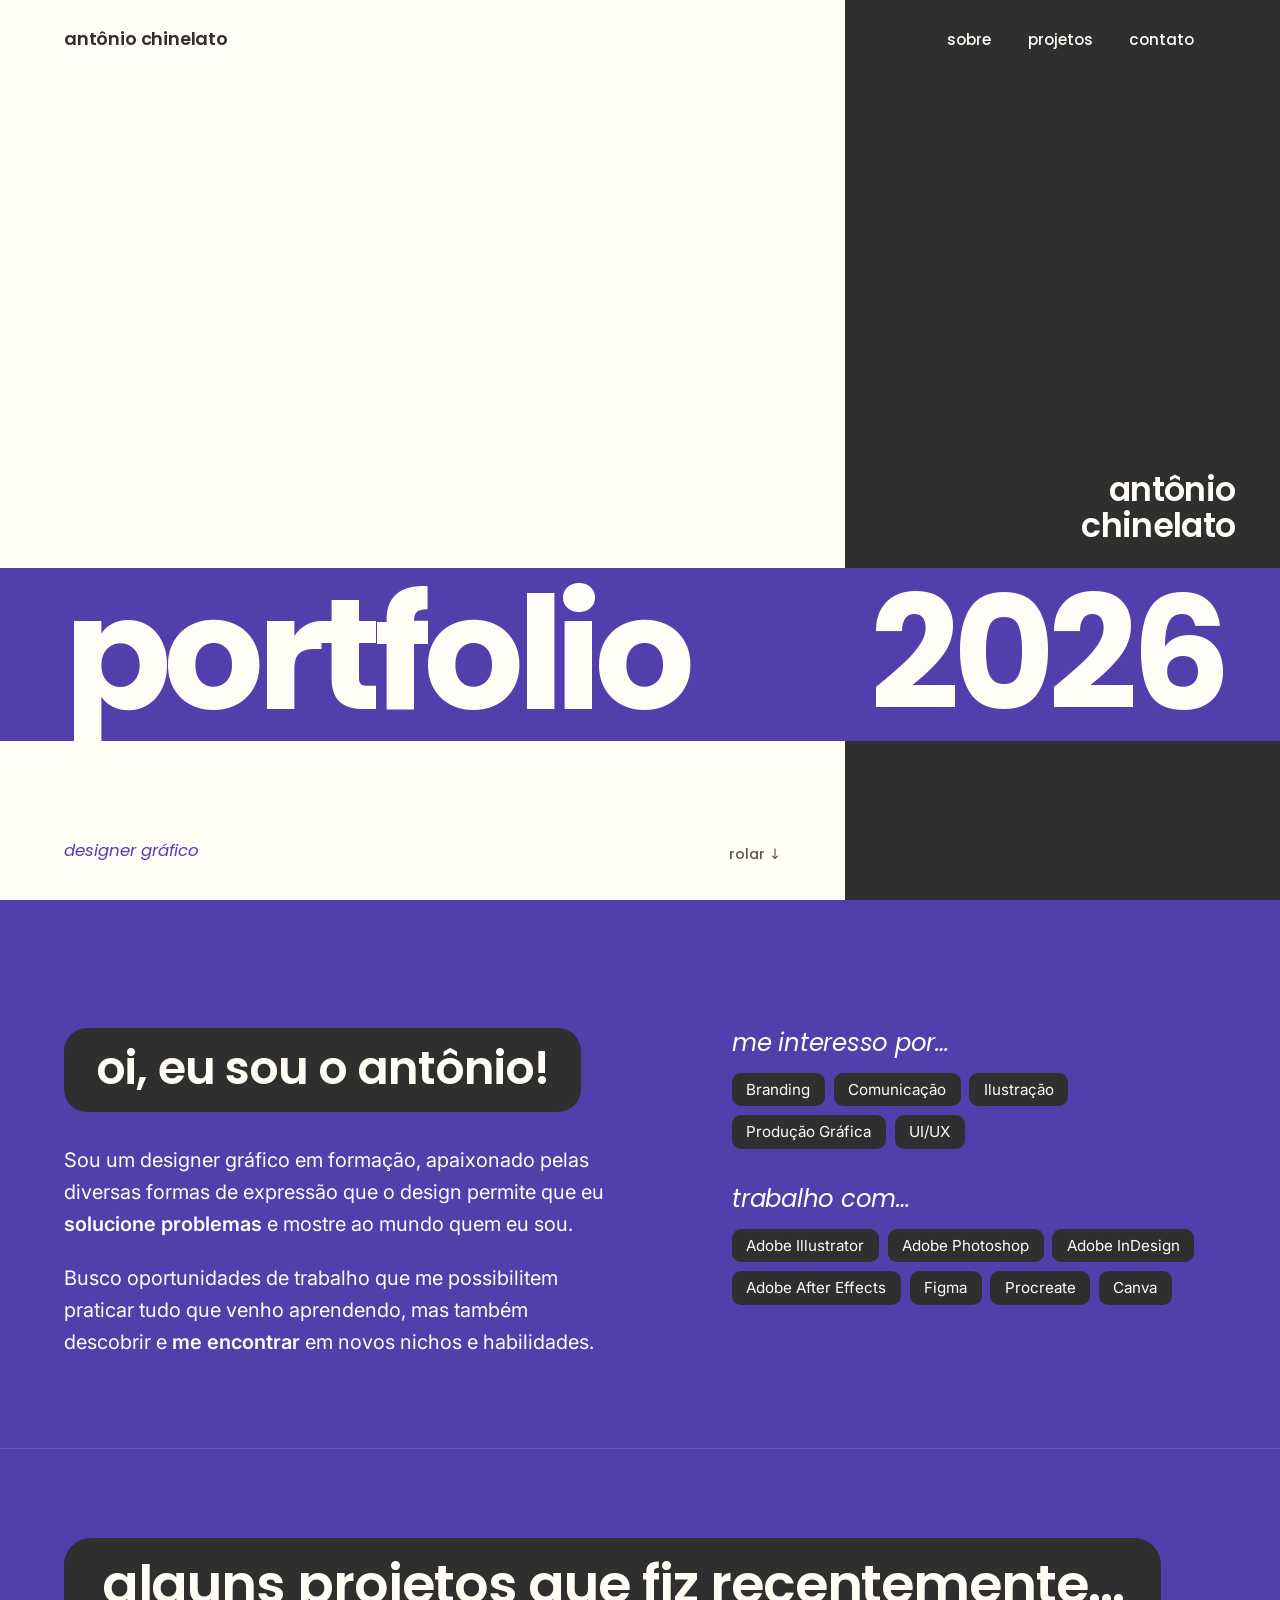
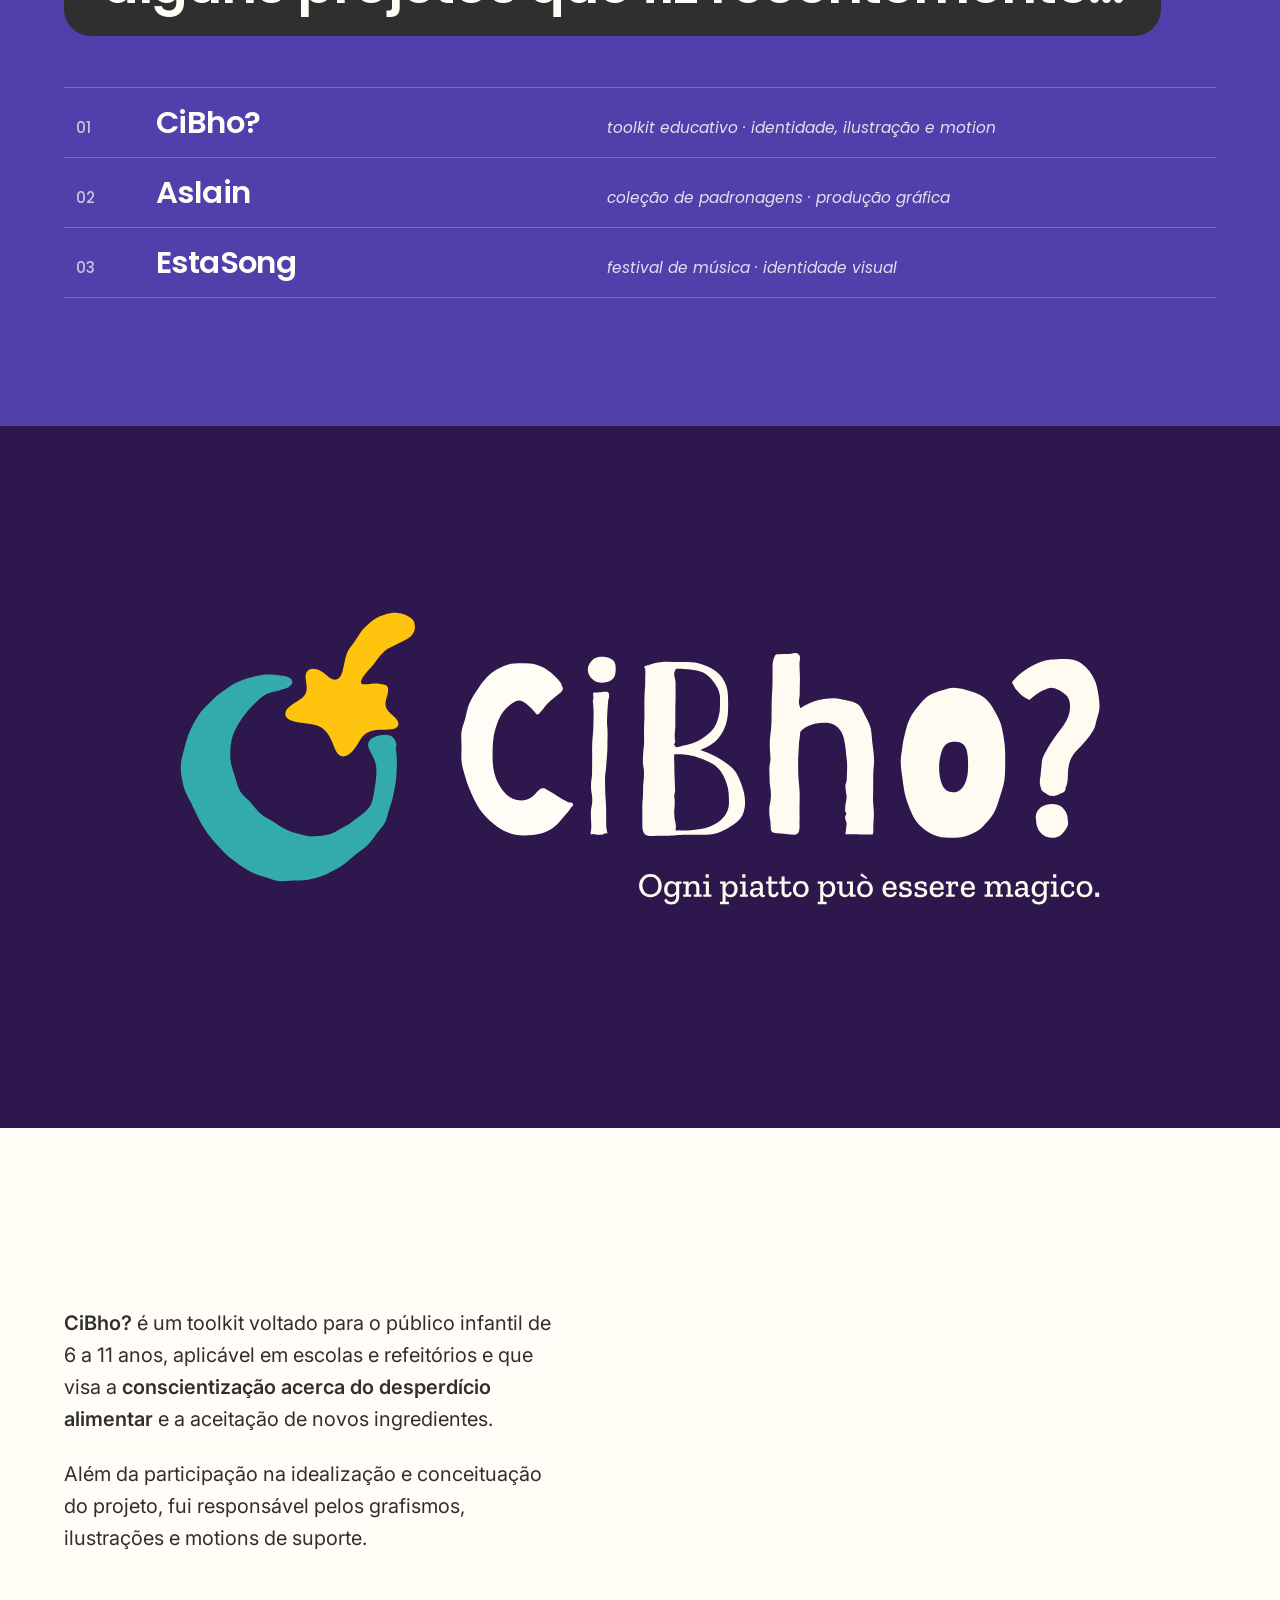
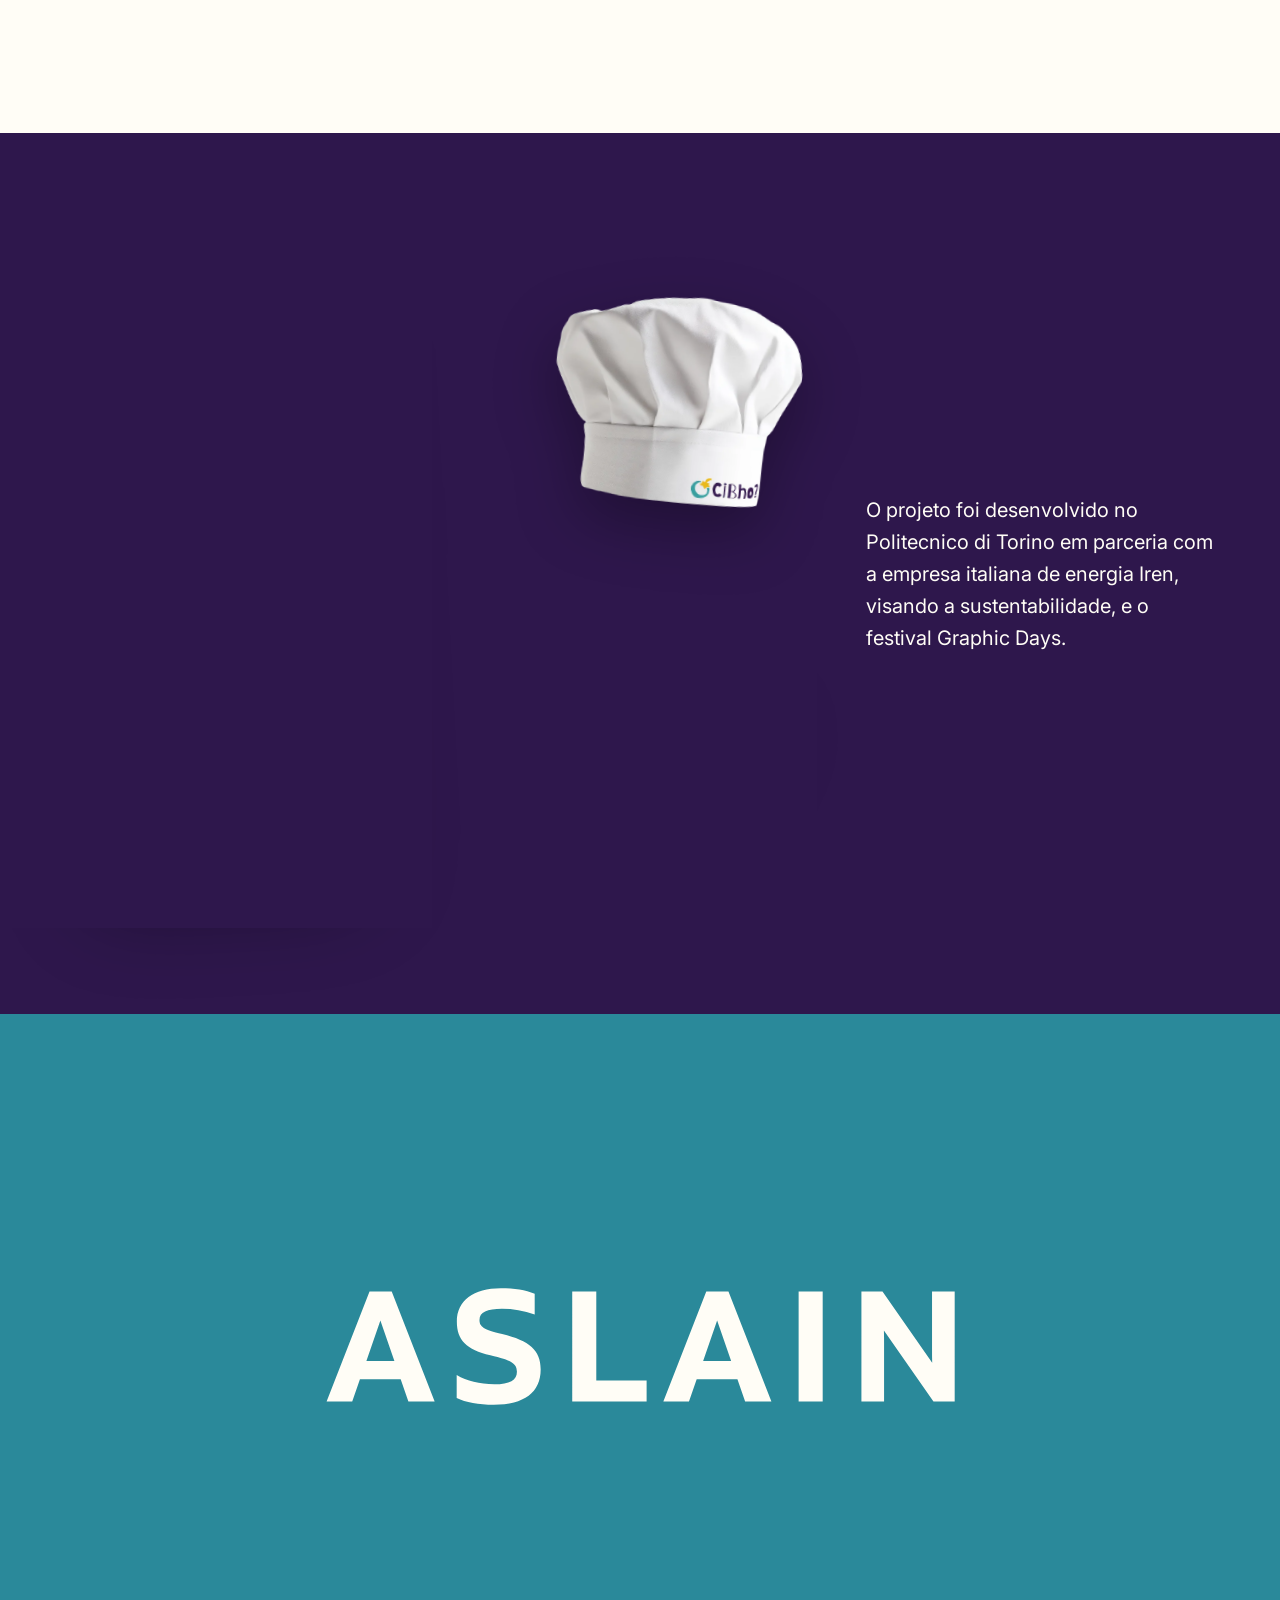
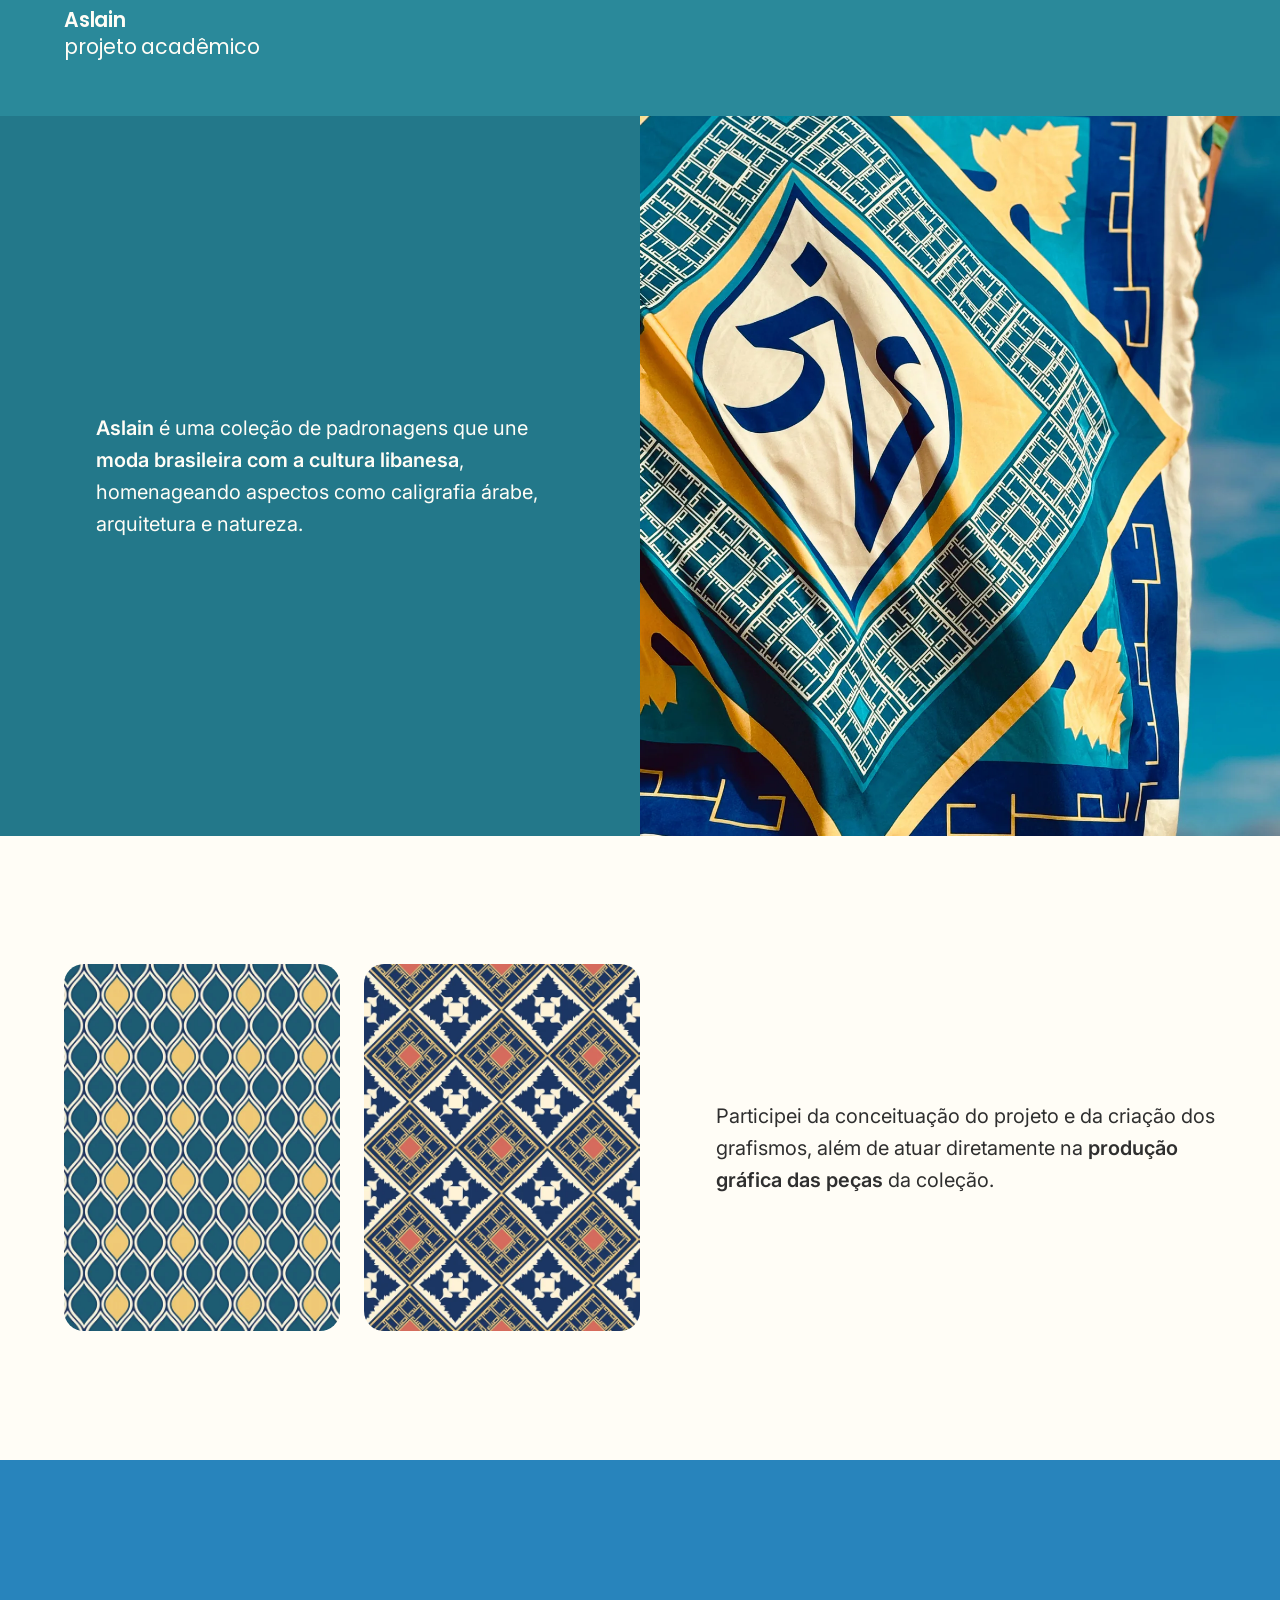
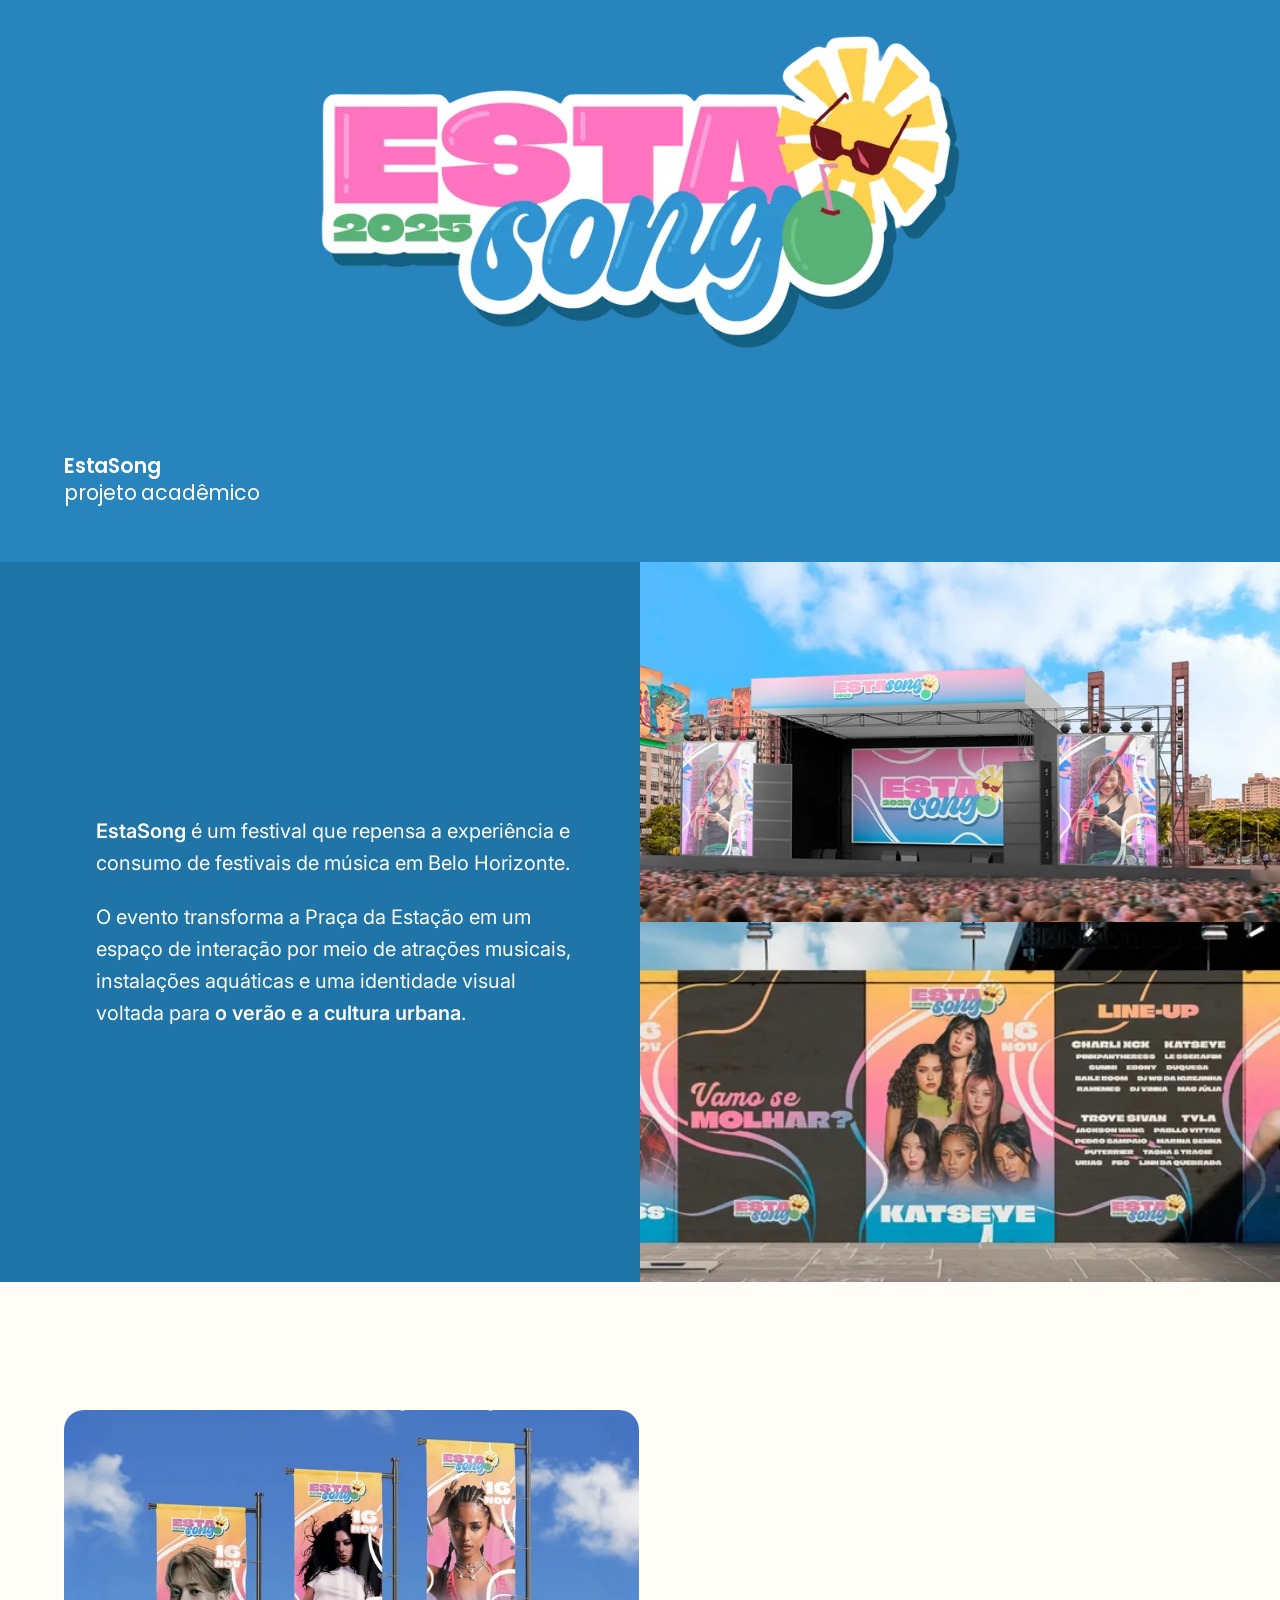
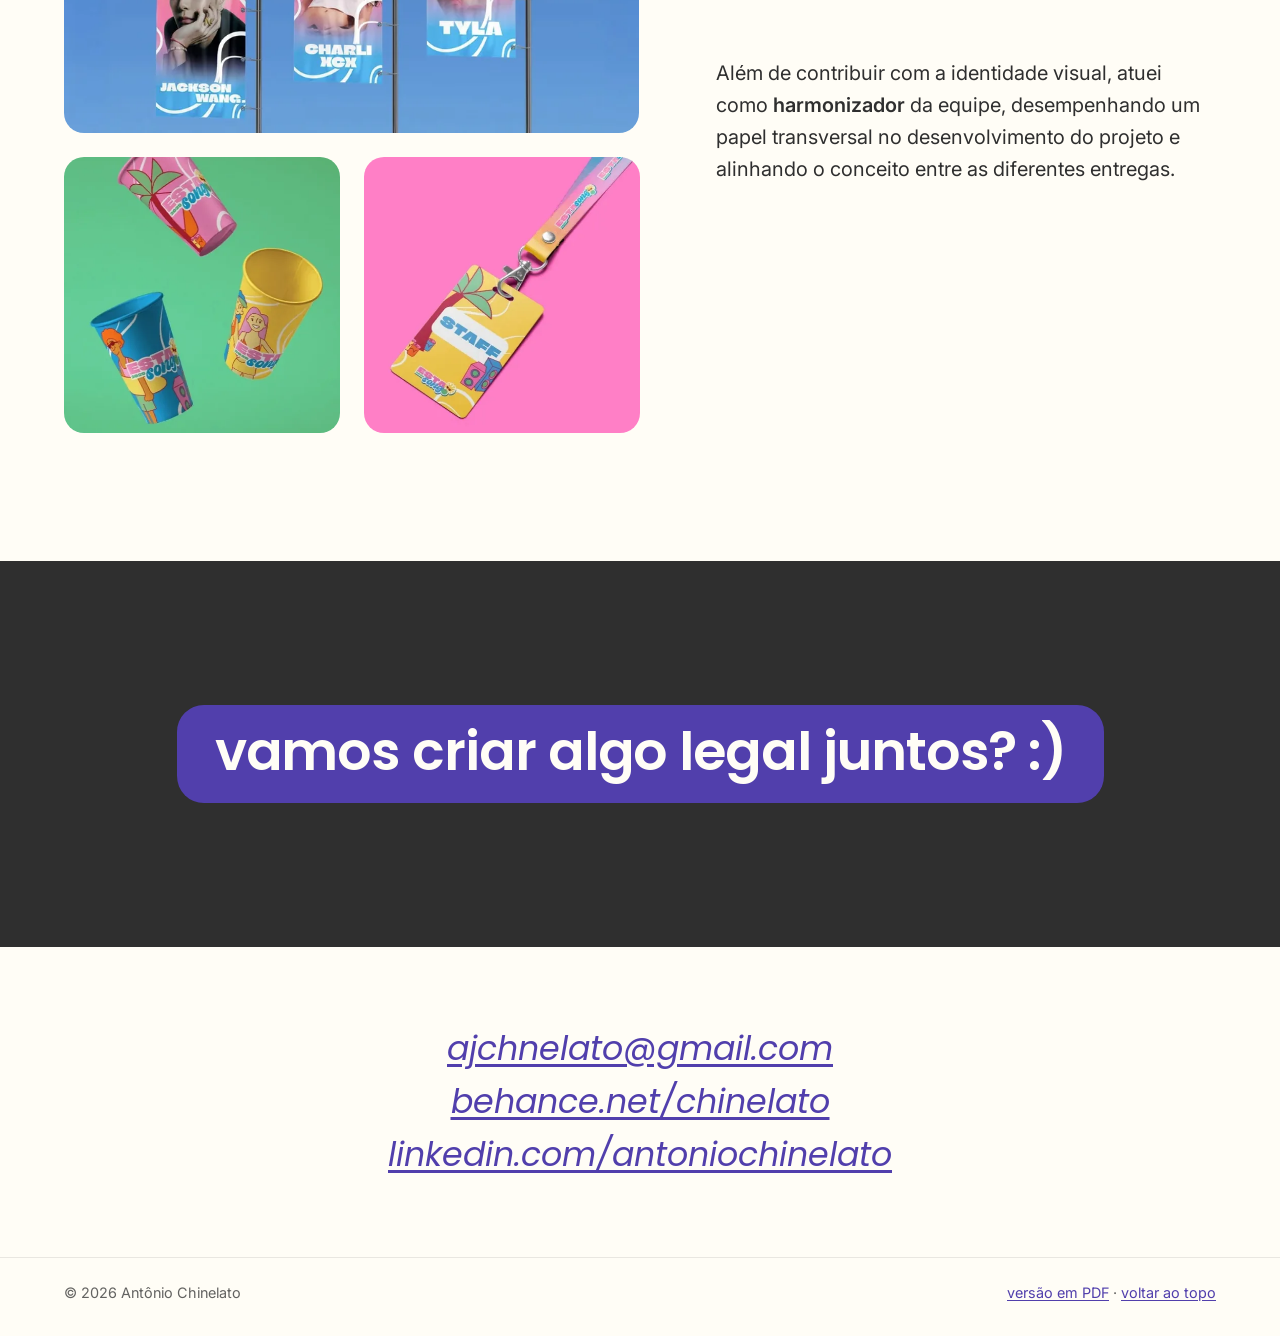
==== commit 24889826: "Hero caption: drop "em formação" Co-Authored-By: Claude Fable 5.1 <noreply@anthropic.com>" ====
--- a/index.html
+++ b/index.html
@@ -82,7 +82,7 @@
       </p>
 
       <div class="hero__foot">
-        <p class="hero__caption">designer gráfico em formação</p>
+        <p class="hero__caption">designer gráfico</p>
         <a class="hero__scroll" href="#sobre">rolar <span aria-hidden="true">↓</span></a>
       </div>
     </section>
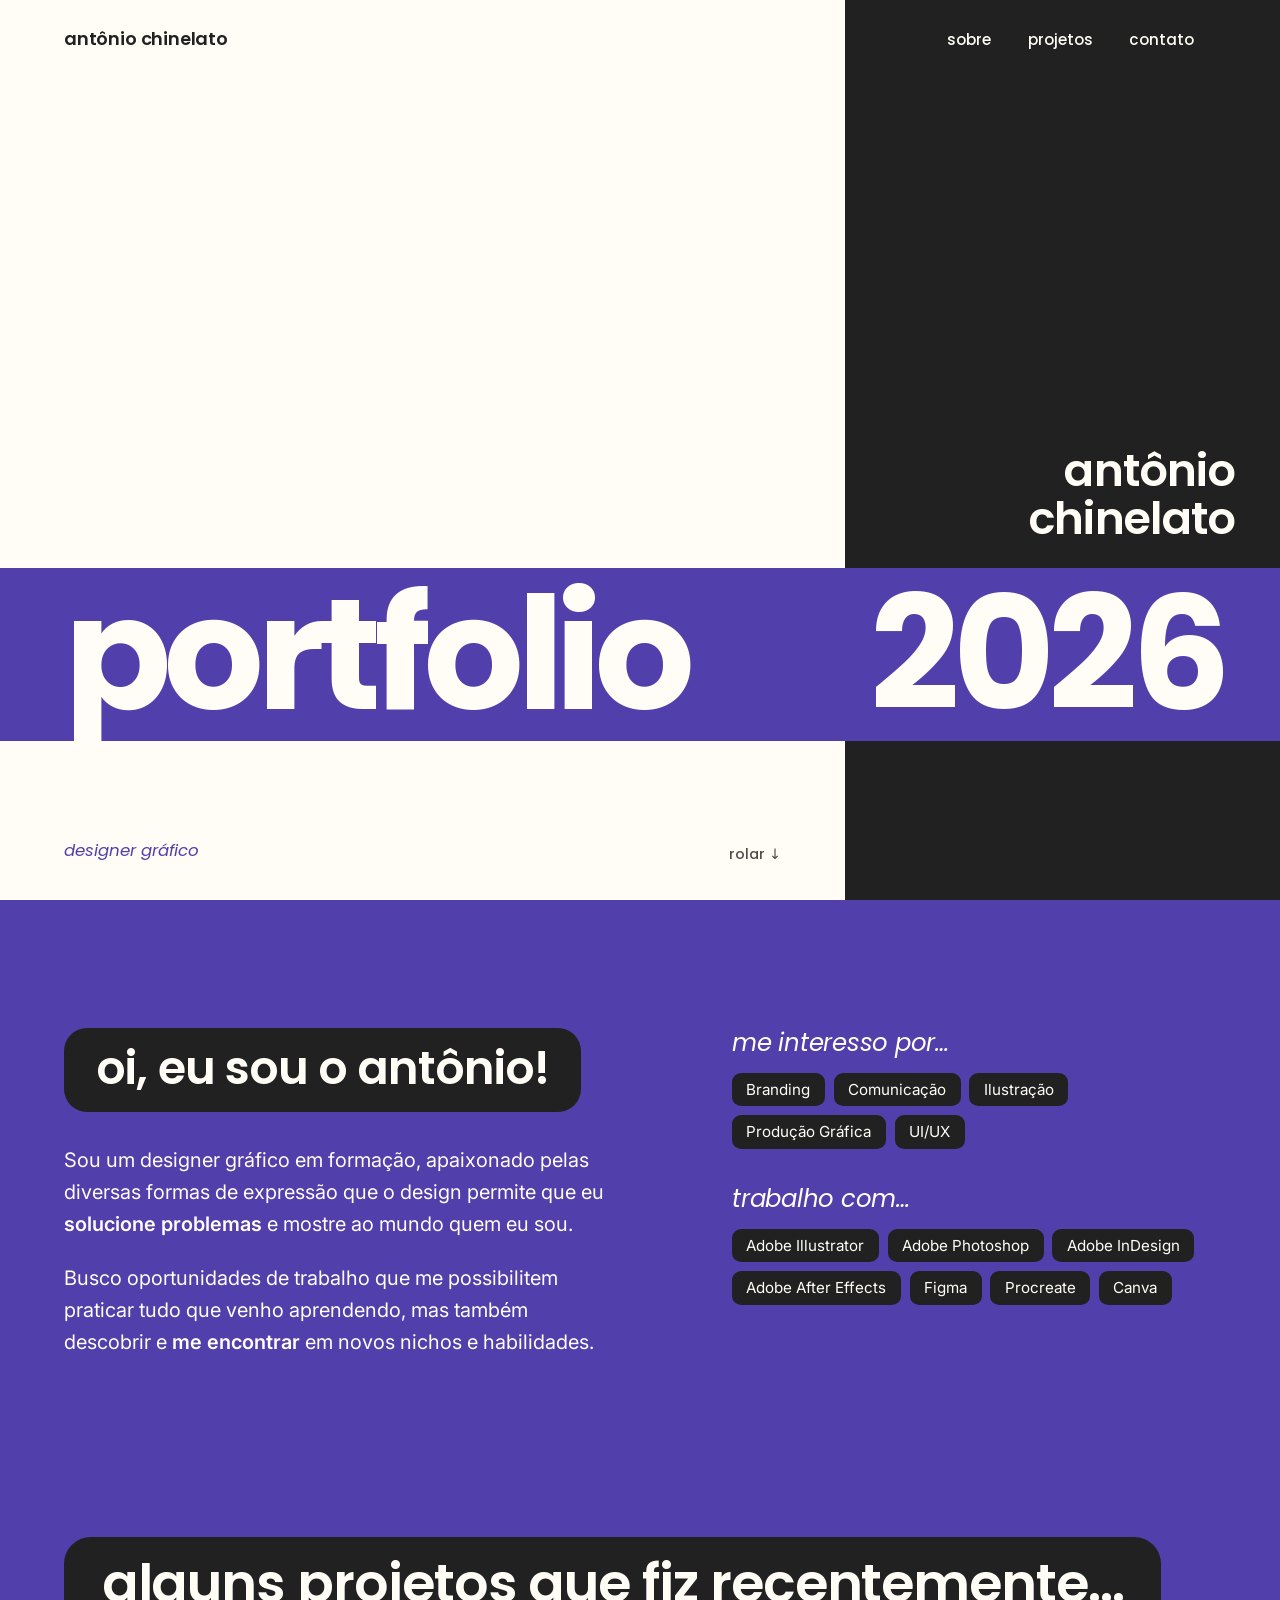
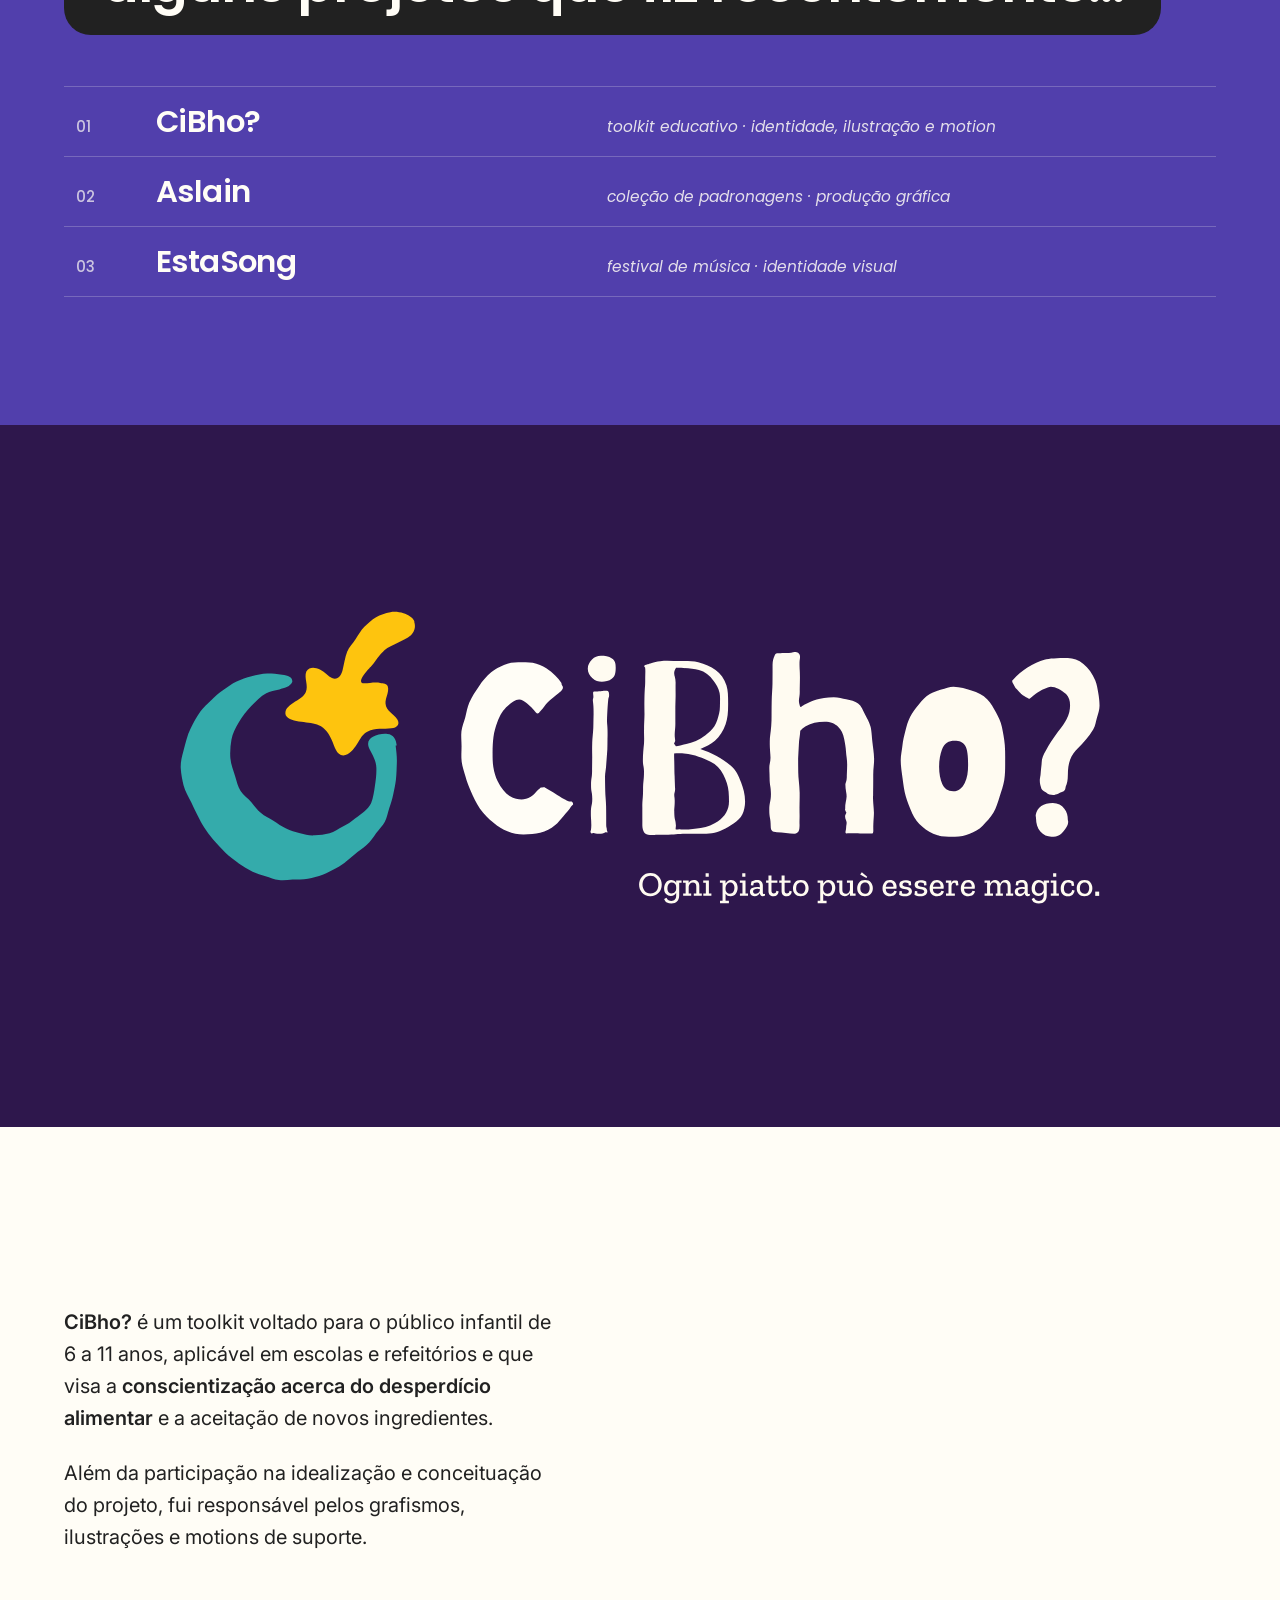
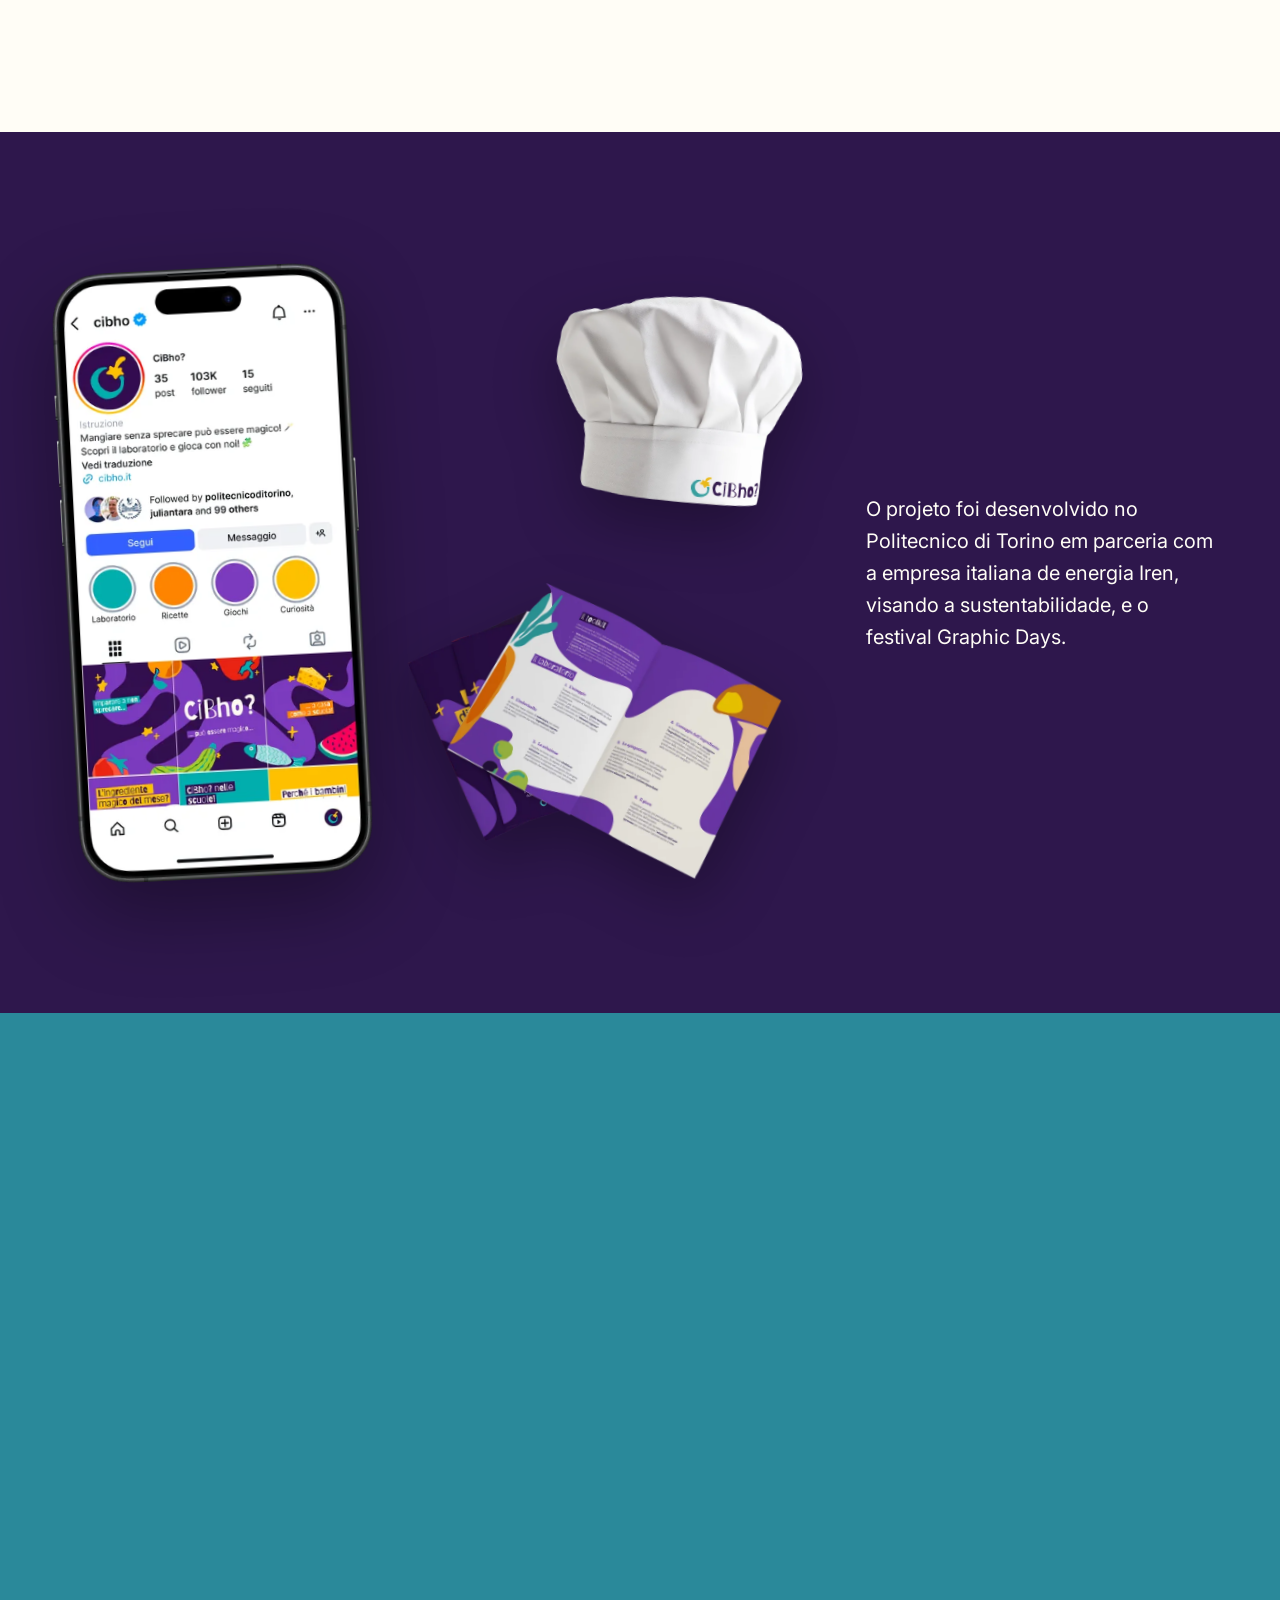
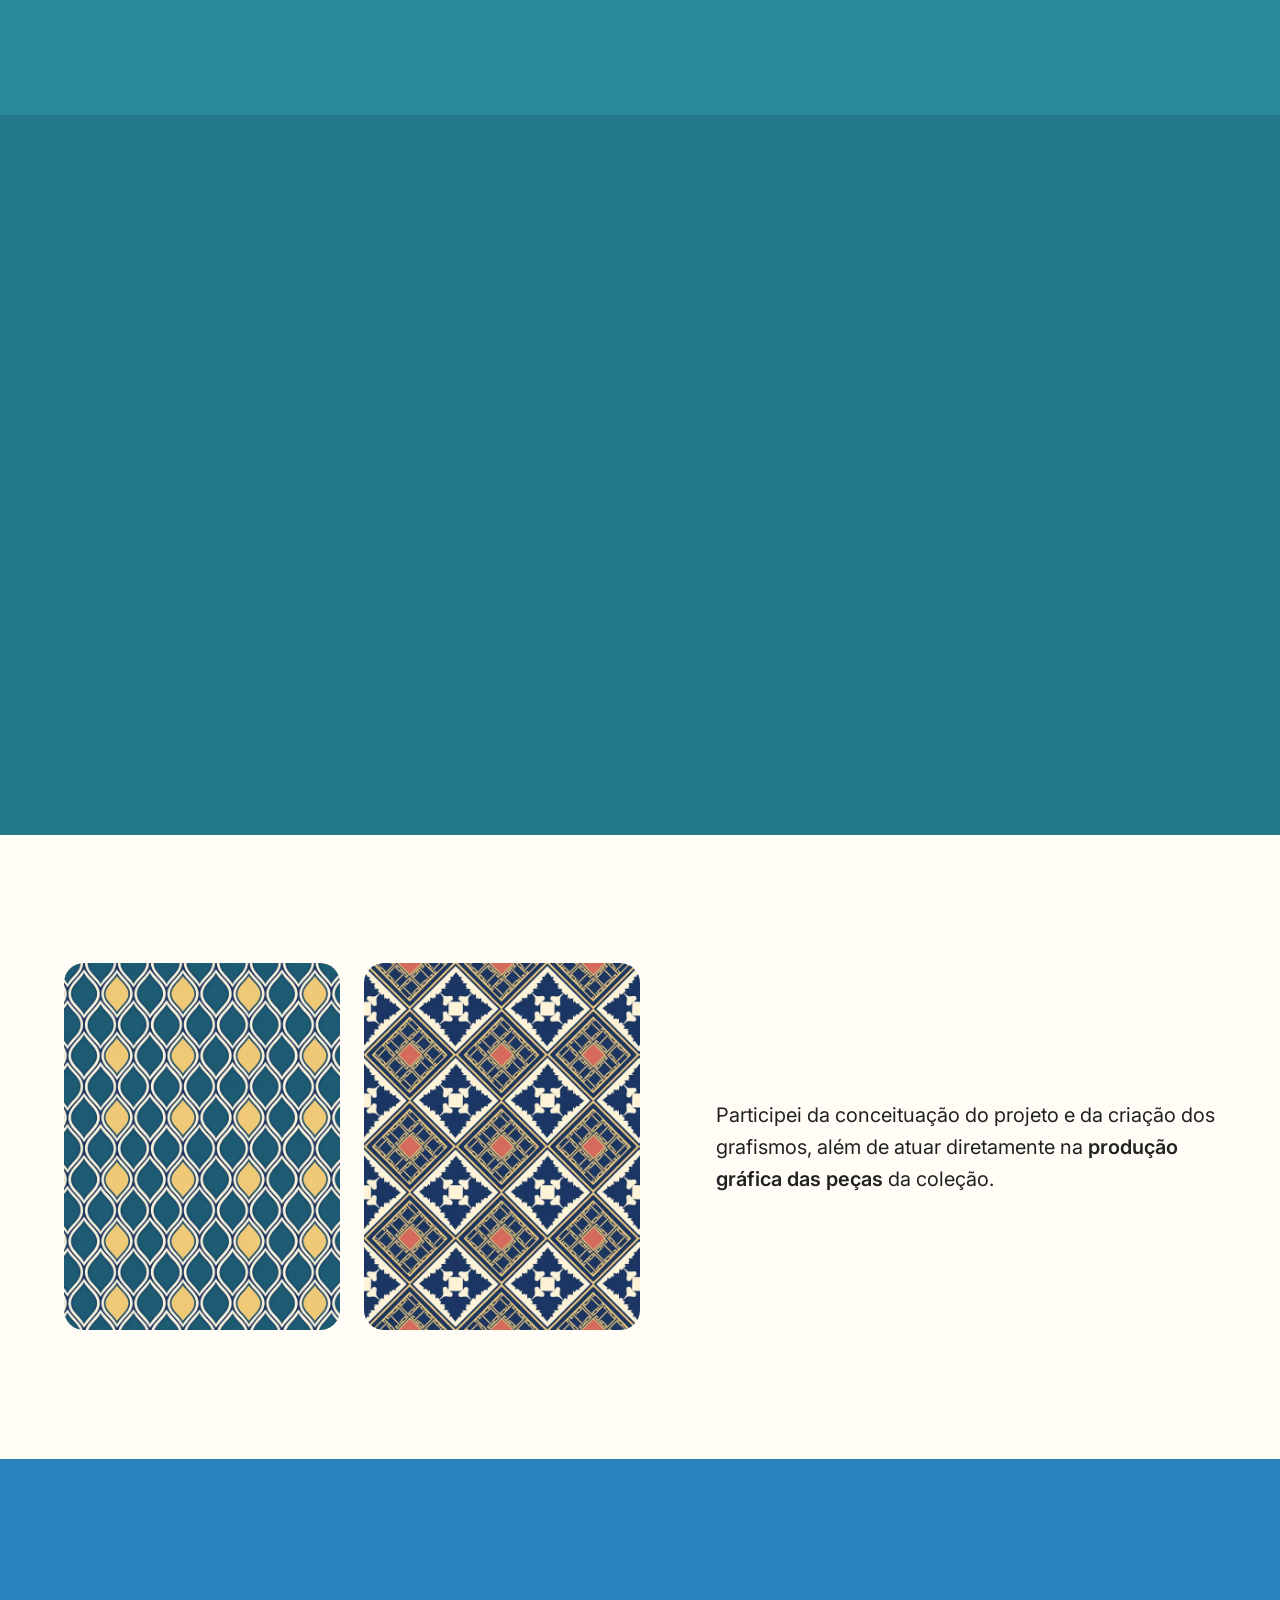
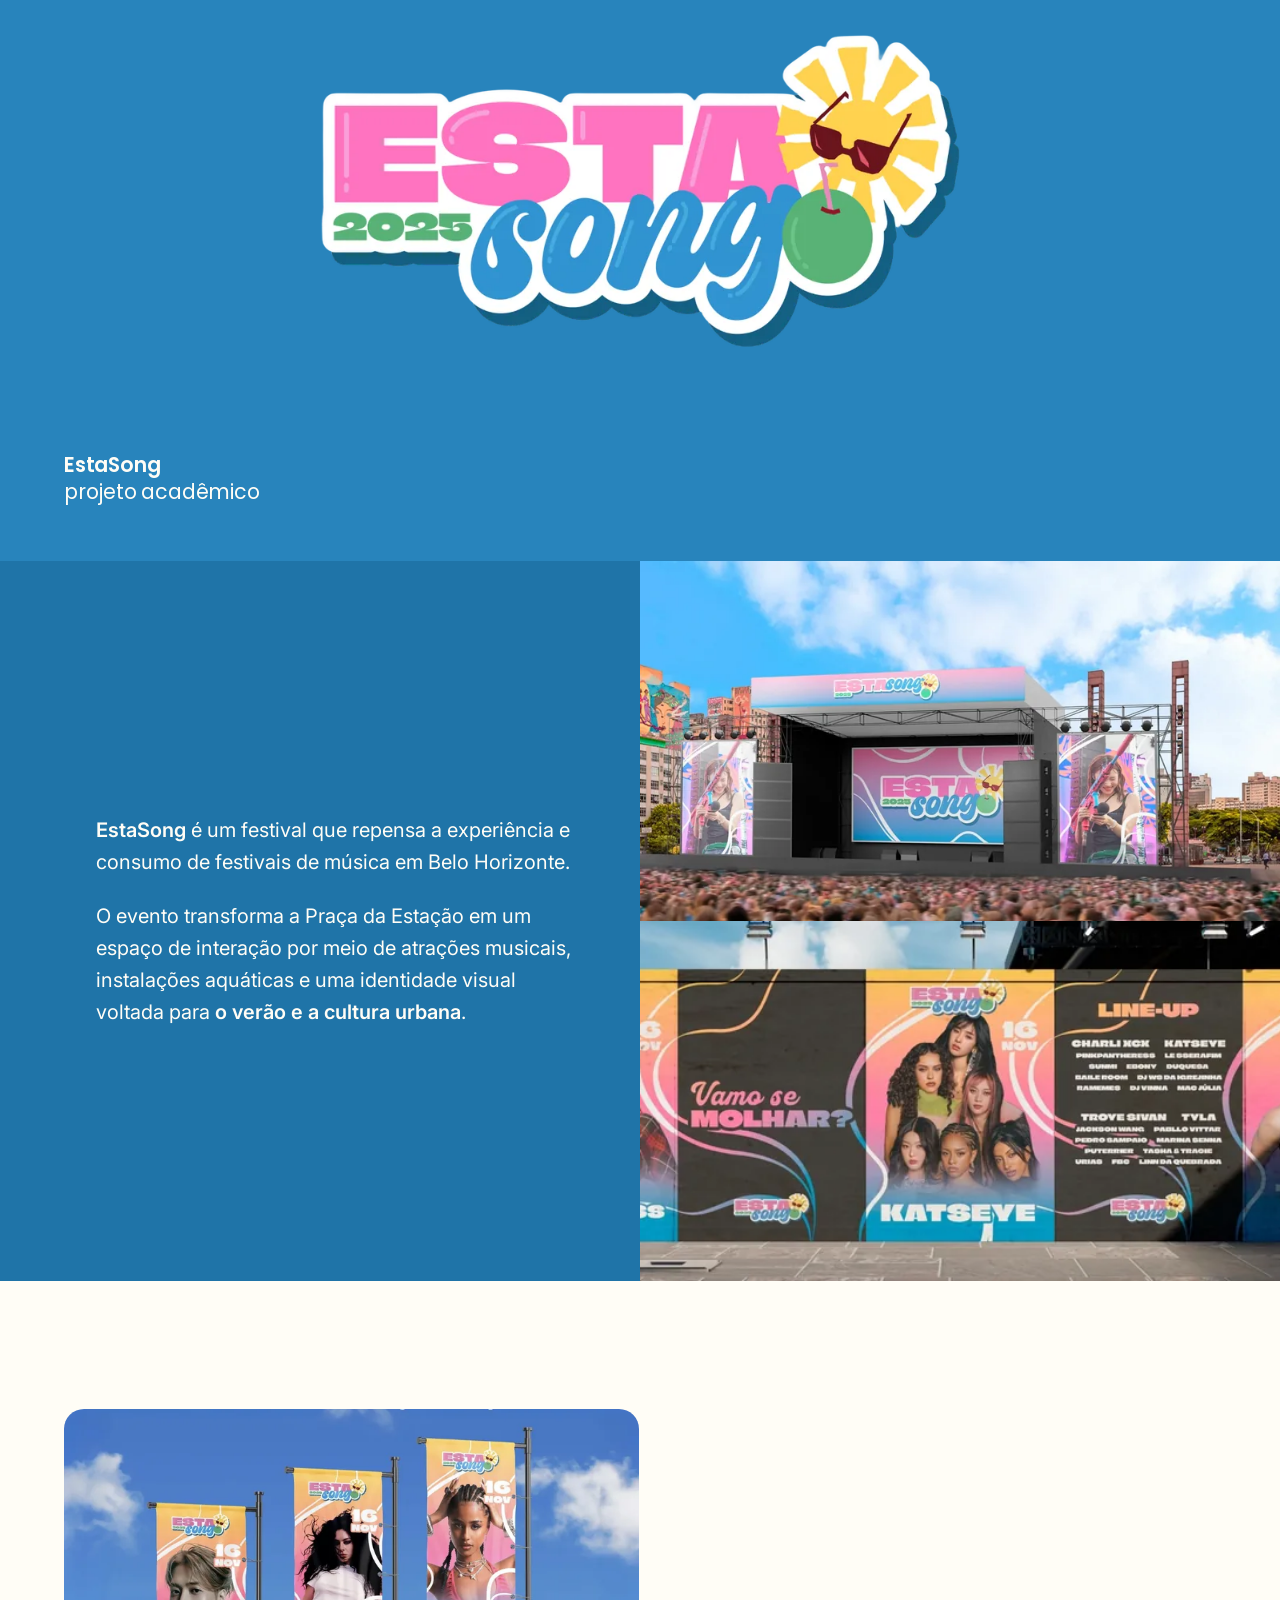
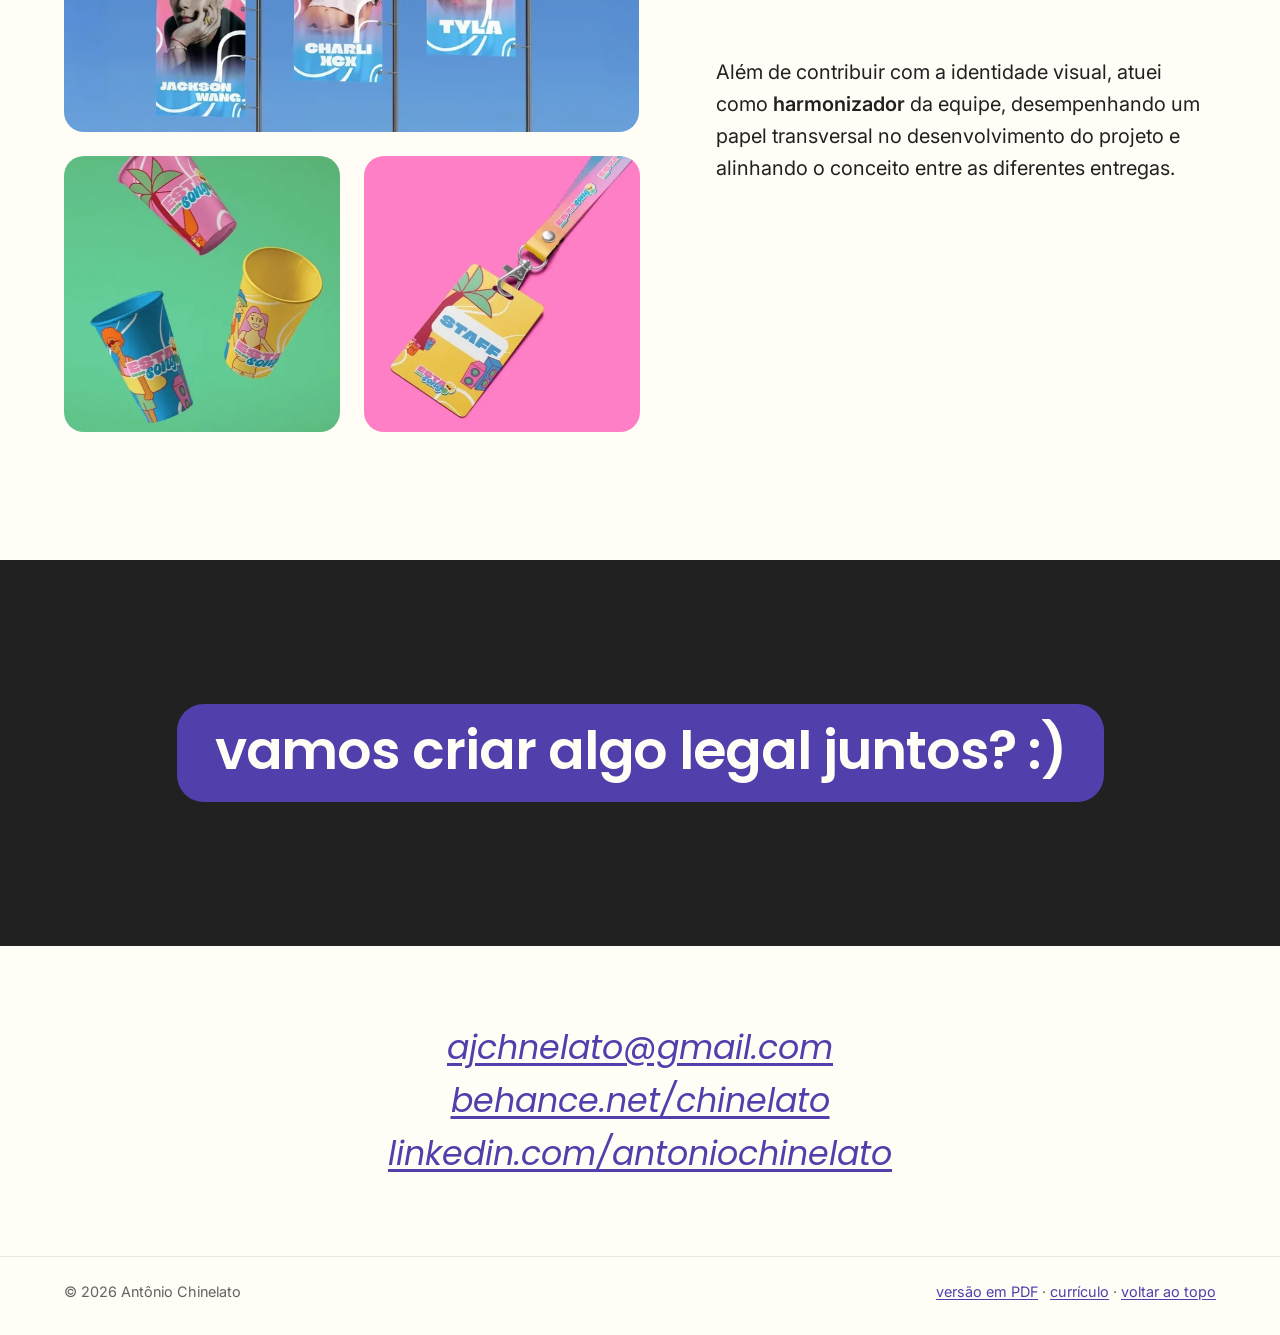
==== commit 6d930bae: "Add résumé page and generated A4 PDF curriculo.html shares the site tokens and prints as one A4 page" ====
--- a/index.html
+++ b/index.html
@@ -296,7 +296,7 @@
   <footer class="site-footer">
     <div class="container site-footer__inner">
       <p>© 2026 Antônio Chinelato</p>
-      <p><a href="portfolio-2026-antonio-chinelato.pdf" type="application/pdf" target="_blank" rel="noopener">versão em PDF<span class="visually-hidden"> (abre em nova aba)</span></a> · <a href="#inicio">voltar ao topo</a></p>
+      <p><a href="portfolio-2026-antonio-chinelato.pdf" type="application/pdf" target="_blank" rel="noopener">versão em PDF<span class="visually-hidden"> (abre em nova aba)</span></a> · <a href="curriculo.html">currículo</a> · <a href="#inicio">voltar ao topo</a></p>
     </div>
   </footer>
 
--- a/css/style.css
+++ b/css/style.css
@@ -6,36 +6,45 @@
 :root {
   --cream: #fffdf6;
   --purple: #513fac;
-  --ink: #2f2f2f;
+  --ink: #212121;
 
   --cibho: #2e174c;
   --cibho-teal: #34abab;
   --cibho-yellow: #fec40e;
 
   --aslain: #2a899a;
-  --aslain-deep: #23788a;      /* darkened only behind body text (WCAG AA) */
+  --aslain-deep: #23788a; /* darkened only behind body text (WCAG AA) */
 
   --estasong: #2884bc;
-  --estasong-deep: #1f74a8;    /* idem */
+  --estasong-deep: #1f74a8; /* idem */
   --estasong-pink: #fd72be;
 
-  --font-display: "Poppins", ui-sans-serif, system-ui, -apple-system, "Segoe UI", sans-serif;
-  --font-body: "Inter", ui-sans-serif, system-ui, -apple-system, "Segoe UI", sans-serif;
+  --font-display:
+    "Poppins", ui-sans-serif, system-ui, -apple-system, "Segoe UI", sans-serif;
+  --font-body:
+    "Inter", ui-sans-serif, system-ui, -apple-system, "Segoe UI", sans-serif;
 
   --gutter: clamp(1.25rem, 5vw, 5rem);
   --max: 76rem;
   --radius: 1.25rem;
   --section-y: clamp(4rem, 10vw, 8rem);
 
-  --ease: cubic-bezier(.22, .61, .36, 1);
-  --dur: .75s;
-
-  --text: clamp(1.0625rem, .95vw + .8rem, 1.25rem);
+  --ease: cubic-bezier(0.22, 0.61, 0.36, 1);
+  --dur: 0.75s;
+
+  --text: clamp(1.0625rem, 0.95vw + 0.8rem, 1.25rem);
 }
 
 /* ---------- reset ---------- */
-*, *::before, *::after { box-sizing: border-box; }
-html { -webkit-text-size-adjust: 100%; scroll-padding-top: 5.5rem; }
+*,
+*::before,
+*::after {
+  box-sizing: border-box;
+}
+html {
+  -webkit-text-size-adjust: 100%;
+  scroll-padding-top: 5.5rem;
+}
 body {
   margin: 0;
   background: var(--cream);
@@ -44,42 +53,75 @@
   -webkit-font-smoothing: antialiased;
   overflow-x: clip;
 }
-img { display: block; max-width: 100%; height: auto; }
-figure { margin: 0; }
-ul, ol { margin: 0; padding: 0; list-style: none; }
-h1, h2, h3, p { margin: 0; }
-a { color: inherit; }
-strong { font-weight: 600; }
+img {
+  display: block;
+  max-width: 100%;
+  height: auto;
+}
+figure {
+  margin: 0;
+}
+ul,
+ol {
+  margin: 0;
+  padding: 0;
+  list-style: none;
+}
+h1,
+h2,
+h3,
+p {
+  margin: 0;
+}
+a {
+  color: inherit;
+}
+strong {
+  font-weight: 600;
+}
 
 @media (prefers-reduced-motion: no-preference) {
-  html { scroll-behavior: smooth; }
+  html {
+    scroll-behavior: smooth;
+  }
 }
 
 :focus-visible {
   outline: 3px solid var(--purple);
   outline-offset: 3px;
   box-shadow: 0 0 0 7px var(--cream);
-  border-radius: .25rem;
+  border-radius: 0.25rem;
 }
 
 .visually-hidden {
   position: absolute !important;
-  width: 1px; height: 1px;
-  padding: 0; margin: -1px;
-  overflow: hidden; clip: rect(0 0 0 0); clip-path: inset(50%);
-  white-space: nowrap; border: 0;
+  width: 1px;
+  height: 1px;
+  padding: 0;
+  margin: -1px;
+  overflow: hidden;
+  clip: rect(0 0 0 0);
+  clip-path: inset(50%);
+  white-space: nowrap;
+  border: 0;
 }
 
 .skip-link {
-  position: fixed; top: .75rem; left: .75rem; z-index: 100;
-  padding: .6rem 1rem;
-  background: var(--ink); color: var(--cream);
-  font: 500 .95rem var(--font-display);
+  position: fixed;
+  top: 0.75rem;
+  left: 0.75rem;
+  z-index: 100;
+  padding: 0.6rem 1rem;
+  background: var(--ink);
+  color: var(--cream);
+  font: 500 0.95rem var(--font-display);
   border-radius: 999px;
   transform: translateY(-200%);
-  transition: transform .2s var(--ease);
-}
-.skip-link:focus { transform: none; }
+  transition: transform 0.2s var(--ease);
+}
+.skip-link:focus {
+  transform: none;
+}
 
 .container {
   width: min(100% - 2 * var(--gutter), var(--max));
@@ -88,48 +130,67 @@
 
 /* ---------- header / nav ---------- */
 .site-header {
-  position: fixed; inset: 0 0 auto 0; z-index: 50;
-  transition: background .35s var(--ease), box-shadow .35s var(--ease), padding .35s var(--ease);
-  padding-block: clamp(.75rem, 1.5vw, 1.25rem);
+  position: fixed;
+  inset: 0 0 auto 0;
+  z-index: 50;
+  transition:
+    background 0.35s var(--ease),
+    box-shadow 0.35s var(--ease),
+    padding 0.35s var(--ease);
+  padding-block: clamp(0.75rem, 1.5vw, 1.25rem);
 }
 .site-header.is-scrolled {
   background: color-mix(in srgb, var(--cream) 85%, transparent);
   backdrop-filter: blur(14px);
   -webkit-backdrop-filter: blur(14px);
-  box-shadow: 0 1px 0 rgba(47, 47, 47, .08);
-  padding-block: .55rem;
+  box-shadow: 0 1px 0 rgba(47, 47, 47, 0.08);
+  padding-block: 0.55rem;
 }
 .nav {
   width: min(100% - 2 * var(--gutter), var(--max));
   margin-inline: auto;
-  display: flex; align-items: center; justify-content: space-between; gap: 1rem;
+  display: flex;
+  align-items: center;
+  justify-content: space-between;
+  gap: 1rem;
 }
 .nav__brand {
   font: 600 clamp(1rem, 1.4vw, 1.2rem) / 1.05 var(--font-display);
-  letter-spacing: -.01em;
+  letter-spacing: -0.01em;
   text-decoration: none;
   color: var(--ink);
-  padding: .5rem 0;
+  padding: 0.5rem 0;
 }
 .nav__links {
-  display: flex; gap: .2rem;
+  display: flex;
+  gap: 0.2rem;
   flex-shrink: 0;
-  padding: .3rem;
+  padding: 0.3rem;
   background: var(--ink);
   border-radius: 999px;
 }
 .nav__links a {
   display: block;
-  padding: .5rem clamp(.7rem, 1.4vw, 1.05rem);
+  padding: 0.5rem clamp(0.7rem, 1.4vw, 1.05rem);
   border-radius: 999px;
   color: var(--cream);
-  font: 500 .95rem / 1 var(--font-display);
+  font: 500 0.95rem / 1 var(--font-display);
   text-decoration: none;
-  transition: background .25s var(--ease), color .25s var(--ease);
-}
-.nav__links a:hover { background: rgba(255, 253, 246, .14); }
-.nav__links a[aria-current] { background: var(--purple); }
-.nav__links a:focus-visible { box-shadow: none; outline-color: var(--cream); outline-offset: -3px; }
+  transition:
+    background 0.25s var(--ease),
+    color 0.25s var(--ease);
+}
+.nav__links a:hover {
+  background: rgba(255, 253, 246, 0.14);
+}
+.nav__links a[aria-current] {
+  background: var(--purple);
+}
+.nav__links a:focus-visible {
+  box-shadow: none;
+  outline-color: var(--cream);
+  outline-offset: -3px;
+}
 
 /* ---------- hero ---------- */
 .hero {
@@ -138,116 +199,191 @@
   position: relative;
   display: grid;
   grid-template-columns: var(--cols);
-  grid-template-rows: 1fr auto minmax(6rem, .28fr);
+  grid-template-rows: 1fr auto minmax(6rem, 0.28fr);
   min-height: 100vh;
   min-height: 100svh;
   background: var(--cream);
   overflow: hidden;
 }
 .hero__column {
-  grid-column: 2; grid-row: 1 / -1;
+  grid-column: 2;
+  grid-row: 1 / -1;
   background: var(--ink);
   transform-origin: top;
   animation: hero-column 1s var(--ease) both;
 }
 .hero__name {
-  grid-column: 2; grid-row: 1;
-  align-self: end; justify-self: end;
+  grid-column: 2;
+  grid-row: 1;
+  align-self: end;
+  justify-self: end;
   z-index: 2;
   margin: 0;
-  padding: 0 clamp(1rem, 3.5vw, 3.75rem) clamp(.75rem, 2vw, 1.5rem) 0;
-  color: var(--cream);
-  font: 600 clamp(1.05rem, 2.6vw, 2.75rem) / 1.08 var(--font-display);
-  letter-spacing: -.02em;
+  padding: 0 clamp(1rem, 3.5vw, 3.75rem) clamp(0.75rem, 2vw, 1.5rem) 0;
+  color: var(--cream);
+  font: 600 clamp(1.3rem, 3.5vw, 3.75rem) / 1.08 var(--font-display);
+  letter-spacing: -0.02em;
   text-align: right;
-  animation: fade-up .9s var(--ease) .55s both;
-}
-.hero__name-line { display: block; }
+  animation: fade-up 0.9s var(--ease) 0.55s both;
+}
+.hero__name-line {
+  display: block;
+}
 
 .hero__band {
-  position: relative; isolation: isolate;
-  grid-column: 1 / -1; grid-row: 2;
+  position: relative;
+  isolation: isolate;
+  grid-column: 1 / -1;
+  grid-row: 2;
   display: grid;
   grid-template-columns: var(--cols);
   align-items: center;
-  padding-block: .04em;
+  padding-block: 0.04em;
   font: 700 var(--hero-size) / 1.02 var(--font-display);
-  letter-spacing: -.045em;
+  letter-spacing: -0.045em;
   color: var(--cream);
   z-index: 1;
 }
 .hero__band::before {
   content: "";
-  position: absolute; inset: 0; z-index: -1;
+  position: absolute;
+  inset: 0;
+  z-index: -1;
   background: var(--purple);
   transform-origin: left;
-  animation: hero-band .95s var(--ease) .15s both;
-}
-.hero__word { display: block; white-space: nowrap; }
-.hero__word--a { padding-left: var(--gutter); }
-.hero__word--b { padding-left: clamp(.6rem, 2vw, 2.25rem); }
-.hero__word .ch { display: inline-block; animation: rise .9s var(--ease) both; animation-delay: calc(.55s + var(--i) * 45ms); }
-.hero__word:not(.is-split) { animation: rise .9s var(--ease) .55s both; }
+  animation: hero-band 0.95s var(--ease) 0.15s both;
+}
+.hero__word {
+  display: block;
+  white-space: nowrap;
+}
+.hero__word--a {
+  padding-left: var(--gutter);
+}
+.hero__word--b {
+  padding-left: clamp(0.6rem, 2vw, 2.25rem);
+}
+.hero__word .ch {
+  display: inline-block;
+  animation: rise 0.9s var(--ease) both;
+  animation-delay: calc(0.55s + var(--i) * 45ms);
+}
+.hero__word:not(.is-split) {
+  animation: rise 0.9s var(--ease) 0.55s both;
+}
 
 .hero__foot {
-  grid-column: 1; grid-row: 3;
+  grid-column: 1;
+  grid-row: 3;
   align-self: end;
-  display: flex; align-items: flex-end; justify-content: space-between; gap: 1rem;
+  display: flex;
+  align-items: flex-end;
+  justify-content: space-between;
+  gap: 1rem;
   padding: 0 var(--gutter) clamp(1.25rem, 3vw, 2.5rem);
-  animation: fade-up .9s var(--ease) 1.3s both;
+  animation: fade-up 0.9s var(--ease) 1.3s both;
 }
 .hero__caption {
-  font: italic 400 clamp(.95rem, 1.3vw, 1.15rem) / 1.3 var(--font-display);
+  font: italic 400 clamp(0.95rem, 1.3vw, 1.15rem) / 1.3 var(--font-display);
   color: var(--purple);
 }
 .hero__scroll {
-  font: 500 .9rem / 1 var(--font-display);
+  font: 500 0.9rem / 1 var(--font-display);
   color: var(--ink);
   text-decoration: none;
   white-space: nowrap;
-  opacity: .8;
-  transition: opacity .3s var(--ease), transform .3s var(--ease);
-}
-.hero__scroll span { display: inline-block; animation: nudge 1.8s ease-in-out infinite; }
-.hero__scroll:hover { opacity: 1; }
-html.is-scrolled .hero__scroll { opacity: 0; pointer-events: none; }
-
-@keyframes hero-column { from { transform: scaleY(0); } }
-@keyframes hero-band   { from { transform: scaleX(0); } }
-@keyframes rise        { from { opacity: 0; transform: translateY(.35em); } }
-@keyframes fade-up     { from { opacity: 0; transform: translateY(.75rem); } }
-@keyframes nudge       { 0%, 100% { transform: translateY(0); } 50% { transform: translateY(.2em); } }
+  opacity: 0.8;
+  transition:
+    opacity 0.3s var(--ease),
+    transform 0.3s var(--ease);
+}
+.hero__scroll span {
+  display: inline-block;
+  animation: nudge 1.8s ease-in-out infinite;
+}
+.hero__scroll:hover {
+  opacity: 1;
+}
+html.is-scrolled .hero__scroll {
+  opacity: 0;
+  pointer-events: none;
+}
+
+@keyframes hero-column {
+  from {
+    transform: scaleY(0);
+  }
+}
+@keyframes hero-band {
+  from {
+    transform: scaleX(0);
+  }
+}
+@keyframes rise {
+  from {
+    opacity: 0;
+    transform: translateY(0.35em);
+  }
+}
+@keyframes fade-up {
+  from {
+    opacity: 0;
+    transform: translateY(0.75rem);
+  }
+}
+@keyframes nudge {
+  0%,
+  100% {
+    transform: translateY(0);
+  }
+  50% {
+    transform: translateY(0.2em);
+  }
+}
 
 /* ---------- shared components ---------- */
 .pill {
   display: inline-block;
-  padding: .32em .7em .38em;
-  border-radius: .5em;
+  padding: 0.32em 0.7em 0.38em;
+  border-radius: 0.5em;
   background: var(--ink);
   color: var(--cream);
   font: 600 clamp(1.7rem, 3.6vw, 3.1rem) / 1.12 var(--font-display);
-  letter-spacing: -.02em;
+  letter-spacing: -0.02em;
   max-width: 100%;
   text-wrap: balance;
 }
-.pill--lg { font-size: clamp(1.85rem, 4.2vw, 3.6rem); }
-.pill--purple { background: var(--purple); }
+.pill--lg {
+  font-size: clamp(1.85rem, 4.2vw, 3.6rem);
+}
+.pill--purple {
+  background: var(--purple);
+}
 
 .kicker {
   font: italic 400 clamp(1.2rem, 1.9vw, 1.65rem) / 1.25 var(--font-display);
-  letter-spacing: -.01em;
-}
-
-.chips { display: flex; flex-wrap: wrap; gap: .55rem; }
+  letter-spacing: -0.01em;
+}
+
+.chips {
+  display: flex;
+  flex-wrap: wrap;
+  gap: 0.55rem;
+}
 .chips li {
-  padding: .5em .95em;
+  padding: 0.5em 0.95em;
   background: var(--ink);
   color: var(--cream);
-  border-radius: .6em;
-  font: 400 clamp(.95rem, 1.1vw, 1.1rem) / 1.2 var(--font-body);
-  transition: transform .35s var(--ease), background .35s var(--ease);
-}
-.chips li:hover { transform: translateY(-3px); background: #3a3a3a; }
+  border-radius: 0.6em;
+  font: 400 clamp(0.95rem, 1.1vw, 1.1rem) / 1.2 var(--font-body);
+  transition:
+    transform 0.35s var(--ease),
+    background 0.35s var(--ease);
+}
+.chips li:hover {
+  transform: translateY(-3px);
+  background: #3a3a3a;
+}
 
 /* ---------- about ---------- */
 .about {
@@ -257,25 +393,33 @@
 }
 .about__grid {
   display: grid;
-  grid-template-columns: minmax(0, 1.1fr) minmax(0, .9fr);
+  grid-template-columns: minmax(0, 1.1fr) minmax(0, 0.9fr);
   gap: clamp(2.5rem, 6vw, 6rem);
   align-items: start;
 }
-.about__intro p { margin-top: 1.4rem; max-width: 34rem; }
-.about__intro .pill { margin-bottom: .6rem; }
-.about__tags .kicker { margin-bottom: .9rem; }
-.about__tags .chips + .kicker { margin-top: 2.25rem; }
+.about__intro p {
+  margin-top: 1.4rem;
+  max-width: 34rem;
+}
+.about__intro .pill {
+  margin-bottom: 0.6rem;
+}
+.about__tags .kicker {
+  margin-bottom: 0.9rem;
+}
+.about__tags .chips + .kicker {
+  margin-top: 2.25rem;
+}
 
 /* ---------- projects intro / index ---------- */
 .projects-intro {
   background: var(--purple);
   color: var(--cream);
   padding-block: clamp(3rem, 7vw, 6rem) var(--section-y);
-  border-top: 1px solid rgba(255, 253, 246, .12);
 }
 .index {
   margin-top: clamp(2rem, 4vw, 3.5rem);
-  border-top: 1px solid rgba(255, 253, 246, .22);
+  border-top: 1px solid rgba(255, 253, 246, 0.22);
   counter-reset: none;
 }
 .index__item a {
@@ -283,26 +427,44 @@
   grid-template-columns: 3.5rem minmax(0, 1fr) minmax(0, 1.4fr);
   align-items: baseline;
   gap: 1rem 1.5rem;
-  padding: 1.1rem .75rem;
-  border-bottom: 1px solid rgba(255, 253, 246, .22);
+  padding: 1.1rem 0.75rem;
+  border-bottom: 1px solid rgba(255, 253, 246, 0.22);
   text-decoration: none;
   color: var(--cream);
   position: relative;
-  transition: padding-left .4s var(--ease);
+  transition: padding-left 0.4s var(--ease);
 }
 .index__item a::before {
   content: "";
-  position: absolute; left: 0; top: 0; bottom: 0; width: .35rem;
+  position: absolute;
+  left: 0;
+  top: 0;
+  bottom: 0;
+  width: 0.35rem;
   background: var(--accent);
   transform: scaleY(0);
   transform-origin: bottom;
-  transition: transform .4s var(--ease);
-}
-.index__item a:hover::before, .index__item a:focus-visible::before { transform: scaleY(1); }
-.index__item a:hover { padding-left: 1.5rem; }
-.index__num { font: 500 .95rem var(--font-display); opacity: .7; }
-.index__name { font: 600 clamp(1.4rem, 2.4vw, 2rem) / 1.1 var(--font-display); letter-spacing: -.02em; }
-.index__type { font: italic 400 clamp(.95rem, 1.2vw, 1.1rem) / 1.35 var(--font-display); opacity: .85; }
+  transition: transform 0.4s var(--ease);
+}
+.index__item a:hover::before,
+.index__item a:focus-visible::before {
+  transform: scaleY(1);
+}
+.index__item a:hover {
+  padding-left: 1.5rem;
+}
+.index__num {
+  font: 500 0.95rem var(--font-display);
+  opacity: 0.7;
+}
+.index__name {
+  font: 600 clamp(1.4rem, 2.4vw, 2rem) / 1.1 var(--font-display);
+  letter-spacing: -0.02em;
+}
+.index__type {
+  font: italic 400 clamp(0.95rem, 1.2vw, 1.1rem) / 1.35 var(--font-display);
+  opacity: 0.85;
+}
 
 /* ---------- project blocks ---------- */
 .project__hero {
@@ -317,24 +479,54 @@
   width: min(100%, 58rem);
   height: auto;
 }
-.project__logo--aslain { width: min(70%, 40rem); }
-.project__logo--estasong { width: min(85%, 40rem); }
+.project__logo--aslain {
+  width: min(70%, 40rem);
+}
+.project__logo--estasong {
+  width: min(85%, 40rem);
+}
 .project__title {
   font: 600 clamp(1.1rem, 1.6vw, 1.35rem) / 1.3 var(--font-display);
-  letter-spacing: -.01em;
+  letter-spacing: -0.01em;
   margin-top: clamp(2rem, 6vh, 4rem);
 }
-.project__type { display: block; font-weight: 400; }
-
-.project--cibho .project__hero    { background: var(--cibho); }
-.project--aslain .project__hero   { background: var(--aslain); }
-.project--estasong .project__hero { background: var(--estasong); }
-
-.project__body { padding-block: var(--section-y); }
-.project__body--cream { background: var(--cream); color: var(--ink); }
-.project__body--cibho { background: var(--cibho); color: var(--cream); overflow: hidden; }
-.project__body--aslain-deep { background: var(--aslain-deep); color: var(--cream); padding-block: 0; }
-.project__body--estasong-deep { background: var(--estasong-deep); color: var(--cream); padding-block: 0; }
+.project__type {
+  display: block;
+  font-weight: 400;
+}
+
+.project--cibho .project__hero {
+  background: var(--cibho);
+}
+.project--aslain .project__hero {
+  background: var(--aslain);
+}
+.project--estasong .project__hero {
+  background: var(--estasong);
+}
+
+.project__body {
+  padding-block: var(--section-y);
+}
+.project__body--cream {
+  background: var(--cream);
+  color: var(--ink);
+}
+.project__body--cibho {
+  background: var(--cibho);
+  color: var(--cream);
+  overflow: hidden;
+}
+.project__body--aslain-deep {
+  background: var(--aslain-deep);
+  color: var(--cream);
+  padding-block: 0;
+}
+.project__body--estasong-deep {
+  background: var(--estasong-deep);
+  color: var(--cream);
+  padding-block: 0;
+}
 
 .split {
   display: grid;
@@ -342,10 +534,18 @@
   gap: clamp(2.5rem, 6vw, 6rem);
   align-items: center;
 }
-.split--reverse { grid-template-columns: minmax(0, 1.15fr) minmax(0, 1fr); }
-.split--reverse .split__text { order: 2; }
-.split__text { max-width: 32rem; }
-.split__text p + p { margin-top: 1.4rem; }
+.split--reverse {
+  grid-template-columns: minmax(0, 1.15fr) minmax(0, 1fr);
+}
+.split--reverse .split__text {
+  order: 2;
+}
+.split__text {
+  max-width: 32rem;
+}
+.split__text p + p {
+  margin-top: 1.4rem;
+}
 
 /* full-bleed text | image */
 .bleed {
@@ -356,55 +556,128 @@
   align-self: center;
   justify-self: end;
   width: min(100%, calc(var(--max) / 2));
-  padding: var(--section-y) clamp(2rem, 5vw, 5rem) var(--section-y) var(--gutter);
-}
-.bleed__text p { max-width: 30rem; }
-.bleed__text p + p { margin-top: 1.4rem; }
-.bleed__media { position: relative; min-height: clamp(24rem, 80vh, 52rem); overflow: hidden; }
-.bleed__media img { position: absolute; inset: 0; width: 100%; height: 100%; object-fit: cover; }
-.bleed__media--stack { display: grid; grid-template-rows: 1fr 1fr; }
-.bleed__media--stack figure { position: relative; overflow: hidden; }
-.bleed__media--stack img { position: absolute; inset: 0; width: 100%; height: 100%; object-fit: cover; }
+  padding: var(--section-y) clamp(2rem, 5vw, 5rem) var(--section-y)
+    var(--gutter);
+}
+.bleed__text p {
+  max-width: 30rem;
+}
+.bleed__text p + p {
+  margin-top: 1.4rem;
+}
+.bleed__media {
+  position: relative;
+  min-height: clamp(24rem, 80vh, 52rem);
+  overflow: hidden;
+}
+.bleed__media img {
+  position: absolute;
+  inset: 0;
+  width: 100%;
+  height: 100%;
+  object-fit: cover;
+}
+.bleed__media--stack {
+  display: grid;
+  grid-template-rows: 1fr 1fr;
+}
+.bleed__media--stack figure {
+  position: relative;
+  overflow: hidden;
+}
+.bleed__media--stack img {
+  position: absolute;
+  inset: 0;
+  width: 100%;
+  height: 100%;
+  object-fit: cover;
+}
 
 /* image cards */
 .card-img {
   border-radius: var(--radius);
   overflow: hidden;
   aspect-ratio: 3 / 4;
-  background: rgba(47, 47, 47, .06);
-}
-.card-img img { width: 100%; height: 100%; object-fit: cover; transition: transform 1s var(--ease); }
-.card-img:hover img { transform: scale(1.04); }
-.card-img--wide { aspect-ratio: 16 / 9; grid-column: 1 / -1; }
-
-.pattern-grid { display: grid; grid-template-columns: 1fr 1fr; gap: clamp(1rem, 2vw, 1.5rem); }
-.mosaic { display: grid; grid-template-columns: 1fr 1fr; gap: clamp(1rem, 2vw, 1.5rem); }
-.mosaic .card-img:not(.card-img--wide) { aspect-ratio: 1; }
+  background: rgba(47, 47, 47, 0.06);
+}
+.card-img img {
+  width: 100%;
+  height: 100%;
+  object-fit: cover;
+  transition: transform 1s var(--ease);
+}
+.card-img:hover img {
+  transform: scale(1.04);
+}
+.card-img--wide {
+  aspect-ratio: 16 / 9;
+  grid-column: 1 / -1;
+}
+
+.pattern-grid {
+  display: grid;
+  grid-template-columns: 1fr 1fr;
+  gap: clamp(1rem, 2vw, 1.5rem);
+}
+.mosaic {
+  display: grid;
+  grid-template-columns: 1fr 1fr;
+  gap: clamp(1rem, 2vw, 1.5rem);
+}
+.mosaic .card-img:not(.card-img--wide) {
+  aspect-ratio: 1;
+}
 
 /* CiBho? collage */
 .collage--cibho {
   display: grid;
-  grid-template-columns: minmax(0, .85fr) minmax(0, 1.15fr) minmax(0, 1fr);
+  grid-template-columns: minmax(0, 0.85fr) minmax(0, 1.15fr) minmax(0, 1fr);
   gap: clamp(2rem, 4vw, 4rem);
   align-items: center;
 }
-.collage__phone img { width: min(100%, 22rem); margin-inline: auto; filter: drop-shadow(0 30px 40px rgba(0, 0, 0, .35)); }
-.collage__objects { position: relative; display: grid; gap: clamp(1rem, 3vw, 2.5rem); }
-.collage__hat { width: 70%; justify-self: end; }
-.collage__brochure { width: 92%; }
-.collage__objects img { filter: drop-shadow(0 24px 30px rgba(0, 0, 0, .3)); }
-.collage__text p { max-width: 24rem; }
-
-.float { animation: float var(--t, 8s) ease-in-out var(--delay, 0s) infinite; transform: rotate(var(--r, 0deg)); }
+.collage__phone img {
+  width: min(100%, 22rem);
+  margin-inline: auto;
+  filter: drop-shadow(0 30px 40px rgba(0, 0, 0, 0.35));
+}
+.collage__objects {
+  position: relative;
+  display: grid;
+  gap: clamp(1rem, 3vw, 2.5rem);
+}
+.collage__hat {
+  width: 70%;
+  justify-self: end;
+}
+.collage__brochure {
+  width: 92%;
+}
+.collage__objects img {
+  filter: drop-shadow(0 24px 30px rgba(0, 0, 0, 0.3));
+}
+.collage__text p {
+  max-width: 24rem;
+}
+
+.float {
+  animation: float var(--t, 8s) ease-in-out var(--delay, 0s) infinite;
+  transform: rotate(var(--r, 0deg));
+}
 @keyframes float {
-  0%, 100% { transform: translateY(0) rotate(var(--r, 0deg)); }
-  50%      { transform: translateY(-14px) rotate(var(--r, 0deg)); }
+  0%,
+  100% {
+    transform: translateY(0) rotate(var(--r, 0deg));
+  }
+  50% {
+    transform: translateY(-14px) rotate(var(--r, 0deg));
+  }
 }
 
 /* ---------- contact ---------- */
 .contact__top {
   background: var(--ink);
-  display: grid; place-items: center;
+  display: grid;
+  place-items: center;
   text-align: center;
   padding: clamp(6rem, 16vh, 10rem) var(--gutter);
 }
@@ -413,108 +686,262 @@
   padding: clamp(3rem, 7vw, 5rem) var(--gutter);
   text-align: center;
 }
-.contact__links li + li { margin-top: .5rem; }
+.contact__links li + li {
+  margin-top: 0.5rem;
+}
 .contact__links a {
   display: inline-block;
   font: italic 400 clamp(1.2rem, 2.6vw, 2.1rem) / 1.35 var(--font-display);
   color: var(--purple);
-  text-decoration-thickness: .08em;
-  text-underline-offset: .12em;
-  transition: color .3s var(--ease), text-decoration-thickness .3s var(--ease);
+  text-decoration-thickness: 0.08em;
+  text-underline-offset: 0.12em;
+  transition:
+    color 0.3s var(--ease),
+    text-decoration-thickness 0.3s var(--ease);
   overflow-wrap: anywhere;
 }
-.contact__links a:hover { color: var(--ink); text-decoration-thickness: .14em; }
+.contact__links a:hover {
+  color: var(--ink);
+  text-decoration-thickness: 0.14em;
+}
 
 /* ---------- footer ---------- */
 .site-footer {
   background: var(--cream);
-  border-top: 1px solid rgba(47, 47, 47, .1);
+  border-top: 1px solid rgba(47, 47, 47, 0.1);
   padding: 1.5rem 0 2rem;
-  font: 400 .9rem / 1.5 var(--font-body);
-  color: rgba(47, 47, 47, .75);
-}
-.site-footer__inner { display: flex; flex-wrap: wrap; justify-content: space-between; gap: .5rem 1.5rem; }
-.site-footer a { color: var(--purple); text-underline-offset: .15em; }
-.site-footer a:hover { color: var(--ink); }
+  font: 400 0.9rem / 1.5 var(--font-body);
+  color: rgba(47, 47, 47, 0.75);
+}
+.site-footer__inner {
+  display: flex;
+  flex-wrap: wrap;
+  justify-content: space-between;
+  gap: 0.5rem 1.5rem;
+}
+.site-footer a {
+  color: var(--purple);
+  text-underline-offset: 0.15em;
+}
+.site-footer a:hover {
+  color: var(--ink);
+}
 
 /* ---------- scroll reveal ---------- */
 html.js .reveal {
   opacity: 0;
   transform: translateY(1.6rem);
-  transition: opacity var(--dur) var(--ease), transform var(--dur) var(--ease);
+  transition:
+    opacity var(--dur) var(--ease),
+    transform var(--dur) var(--ease);
   transition-delay: var(--d, 0s);
   will-change: opacity, transform;
 }
-html.js .reveal--zoom { transform: scale(.94); }
-html.js .reveal.is-visible { opacity: 1; transform: none; }
+html.js .reveal--zoom {
+  transform: scale(0.94);
+}
+html.js .reveal.is-visible {
+  opacity: 1;
+  transform: none;
+}
 
 /* ---------- responsive ---------- */
 @media (max-width: 56rem) {
-  .about__grid, .split, .split--reverse { grid-template-columns: 1fr; }
-  .split--reverse .split__text { order: 0; }
-  .bleed { grid-template-columns: 1fr; }
-  .bleed__text { justify-self: stretch; width: 100%; padding-inline: var(--gutter); }
-  .bleed__media { min-height: 0; aspect-ratio: 4 / 5; }
-  .bleed__media--stack { aspect-ratio: auto; grid-template-rows: none; }
-  .bleed__media--stack figure { aspect-ratio: 16 / 10; }
-  .collage--cibho { grid-template-columns: minmax(0, 1fr) minmax(0, 1fr); }
-  .collage__text { grid-column: 1 / -1; order: -1; }
-  .index__item a { grid-template-columns: 2.5rem minmax(0, 1fr); }
-  .index__type { grid-column: 2; }
+  .about__grid,
+  .split,
+  .split--reverse {
+    grid-template-columns: 1fr;
+  }
+  .split--reverse .split__text {
+    order: 0;
+  }
+  .bleed {
+    grid-template-columns: 1fr;
+  }
+  .bleed__text {
+    justify-self: stretch;
+    width: 100%;
+    padding-inline: var(--gutter);
+  }
+  .bleed__media {
+    min-height: 0;
+    aspect-ratio: 4 / 5;
+  }
+  .bleed__media--stack {
+    aspect-ratio: auto;
+    grid-template-rows: none;
+  }
+  .bleed__media--stack figure {
+    aspect-ratio: 16 / 10;
+  }
+  .collage--cibho {
+    grid-template-columns: minmax(0, 1fr) minmax(0, 1fr);
+  }
+  .collage__text {
+    grid-column: 1 / -1;
+    order: -1;
+  }
+  .index__item a {
+    grid-template-columns: 2.5rem minmax(0, 1fr);
+  }
+  .index__type {
+    grid-column: 2;
+  }
 }
 @media (max-width: 40rem) {
-  .hero { --cols: minmax(0, 1fr) 44vw; --hero-size: clamp(2.2rem, 10.4vw, 13.5rem); }
-  .hero__name { font-size: clamp(1.05rem, 5.2vw, 1.5rem); }
-  .nav__brand { font-size: .88rem; }
-  .nav__links a { padding: .45rem .6rem; font-size: .82rem; }
-  .pattern-grid { gap: .75rem; }
-  .mosaic { gap: .75rem; }
-  .collage--cibho { grid-template-columns: 1fr; }
-  .collage__phone img { width: min(70%, 18rem); }
-  .collage__objects { grid-template-columns: 1fr 1fr; align-items: center; }
-  .collage__hat { width: 100%; }
-  .collage__brochure { width: 100%; }
+  .hero {
+    --cols: minmax(0, 1fr) 44vw;
+    --hero-size: clamp(2.2rem, 10.4vw, 13.5rem);
+  }
+  .hero__name {
+    font-size: clamp(1.25rem, 6.4vw, 1.9rem);
+  }
+  .nav__brand {
+    font-size: 0.88rem;
+  }
+  .nav__links a {
+    padding: 0.45rem 0.6rem;
+    font-size: 0.82rem;
+  }
+  .pattern-grid {
+    gap: 0.75rem;
+  }
+  .mosaic {
+    gap: 0.75rem;
+  }
+  .collage--cibho {
+    grid-template-columns: 1fr;
+  }
+  .collage__phone img {
+    width: min(70%, 18rem);
+  }
+  .collage__objects {
+    grid-template-columns: 1fr 1fr;
+    align-items: center;
+  }
+  .collage__hat {
+    width: 100%;
+  }
+  .collage__brochure {
+    width: 100%;
+  }
 }
 
 @media (max-width: 22.5rem) {
-  .nav__brand { display: none; }
+  .nav__brand {
+    display: none;
+  }
 }
 
 /* ---------- reduced motion ---------- */
 @media (prefers-reduced-motion: reduce) {
-  *, *::before, *::after { animation-duration: .001ms !important; animation-iteration-count: 1 !important; transition-duration: .001ms !important; }
-  html.js .reveal { opacity: 1; transform: none; }
-  .float { animation: none; }
+  *,
+  *::before,
+  *::after {
+    animation-duration: 0.001ms !important;
+    animation-iteration-count: 1 !important;
+    transition-duration: 0.001ms !important;
+  }
+  html.js .reveal {
+    opacity: 1;
+    transform: none;
+  }
+  .float {
+    animation: none;
+  }
 }
 
 /* ---------- print → 16:9 slide deck (tools/build-pdf.mjs) ----------
    Each block below becomes one landscape page. Keep new sections in this list. */
 @media print {
-  @page { size: 13.333in 7.5in; margin: 0; }
-  html { scroll-behavior: auto; }
-  *, *::before, *::after {
-    -webkit-print-color-adjust: exact; print-color-adjust: exact;
-    animation: none !important; transition: none !important;
-  }
-  .site-header, .skip-link, .hero__scroll, .site-footer { display: none !important; }
-  html.js .reveal { opacity: 1; transform: none; }
-  .float { transform: rotate(var(--r, 0deg)); }
-
-  .hero, .about, .projects-intro, .project__hero, .project__body, .contact {
-    height: 7.5in; overflow: hidden;
-    break-after: page; break-inside: avoid;
-  }
-  .hero { min-height: 0; }
-  .about, .projects-intro { display: grid; align-content: center; padding-block: 0; border-top: 0; }
-  .project__hero { min-height: 0; padding-block: .9in .6in; }
-  .project__body { padding-block: 0; display: grid; align-content: center; }
-  .project__body--aslain-deep, .project__body--estasong-deep { display: block; }
-  .bleed { height: 7.5in; }
-  .bleed__text { padding-block: 0; }
-  .bleed__media { min-height: 0; height: 7.5in; }
-  .collage__phone img { width: min(100%, 17rem); }
-  .mosaic .card-img--wide { aspect-ratio: 2 / 1; }
-  .card-img img, .bleed__media img { transform: none !important; }
-  .contact { display: grid; grid-template-rows: 1fr auto; break-after: auto; }
-  .contact__top { padding-block: 0; }
-}
+  @page {
+    size: 13.333in 7.5in;
+    margin: 0;
+  }
+  html {
+    scroll-behavior: auto;
+  }
+  *,
+  *::before,
+  *::after {
+    -webkit-print-color-adjust: exact;
+    print-color-adjust: exact;
+    animation: none !important;
+    transition: none !important;
+  }
+  .site-header,
+  .skip-link,
+  .hero__scroll,
+  .site-footer {
+    display: none !important;
+  }
+  html.js .reveal {
+    opacity: 1;
+    transform: none;
+  }
+  .float {
+    transform: rotate(var(--r, 0deg));
+  }
+
+  .hero,
+  .about,
+  .projects-intro,
+  .project__hero,
+  .project__body,
+  .contact {
+    height: 7.5in;
+    overflow: hidden;
+    break-after: page;
+    break-inside: avoid;
+  }
+  .hero {
+    min-height: 0;
+  }
+  .about,
+  .projects-intro {
+    display: grid;
+    align-content: center;
+    padding-block: 0;
+  }
+  .project__hero {
+    min-height: 0;
+    padding-block: 0.9in 0.6in;
+  }
+  .project__body {
+    padding-block: 0;
+    display: grid;
+    align-content: center;
+  }
+  .project__body--aslain-deep,
+  .project__body--estasong-deep {
+    display: block;
+  }
+  .bleed {
+    height: 7.5in;
+  }
+  .bleed__text {
+    padding-block: 0;
+  }
+  .bleed__media {
+    min-height: 0;
+    height: 7.5in;
+  }
+  .collage__phone img {
+    width: min(100%, 17rem);
+  }
+  .mosaic .card-img--wide {
+    aspect-ratio: 2 / 1;
+  }
+  .card-img img,
+  .bleed__media img {
+    transform: none !important;
+  }
+  .contact {
+    display: grid;
+    grid-template-rows: 1fr auto;
+    break-after: auto;
+  }
+  .contact__top {
+    padding-block: 0;
+  }
+}
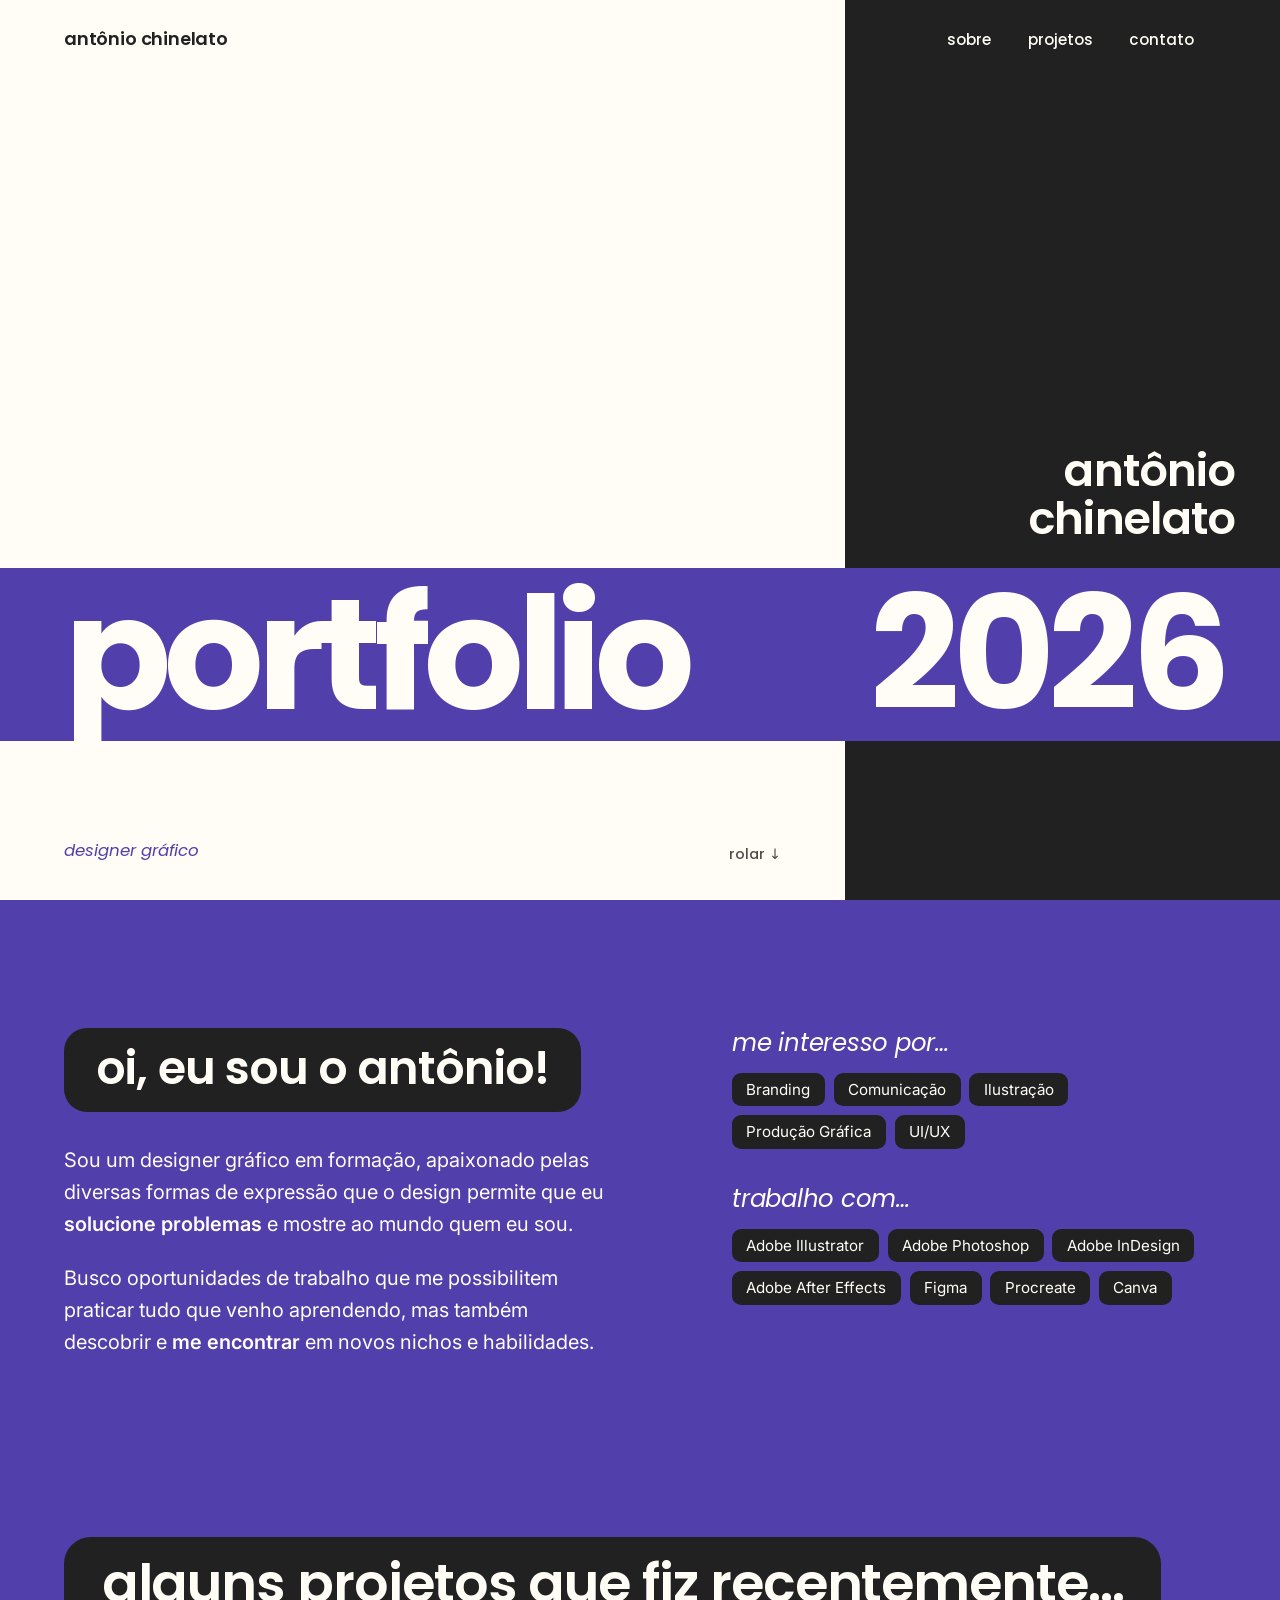
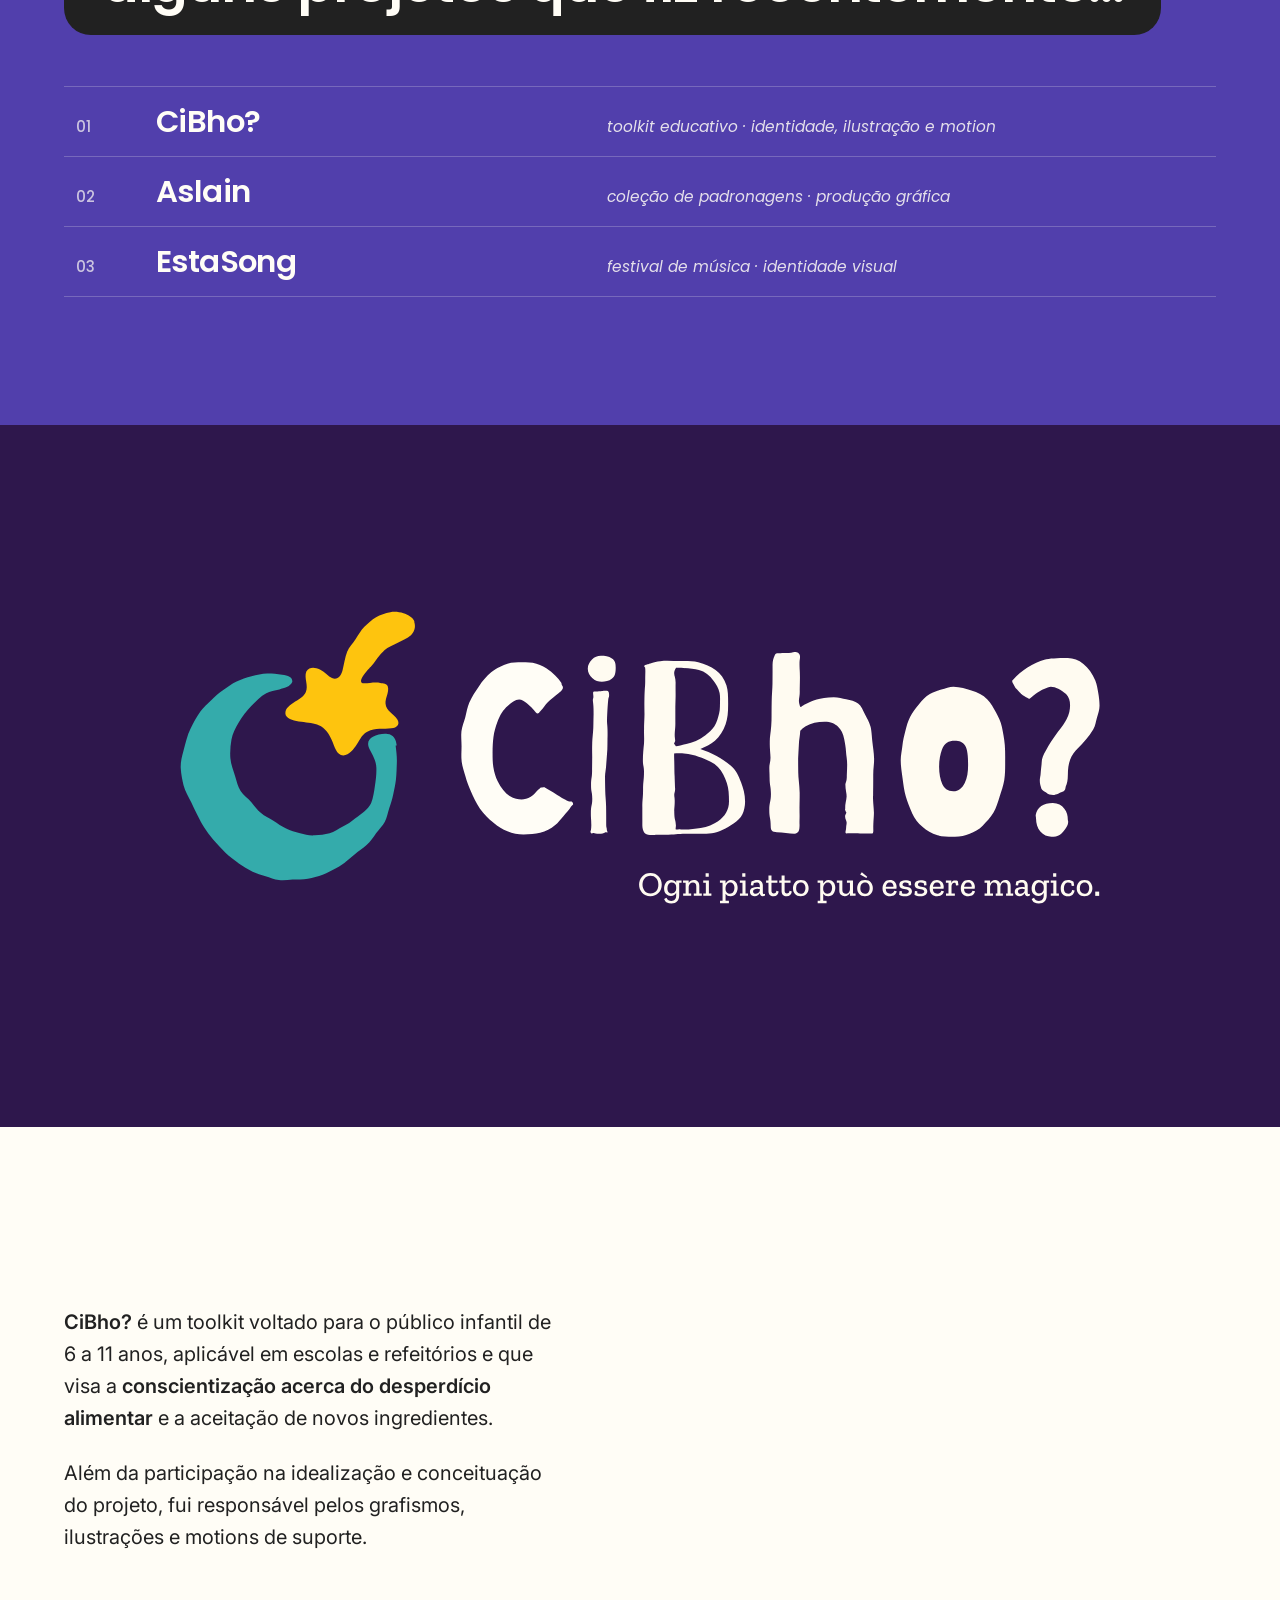
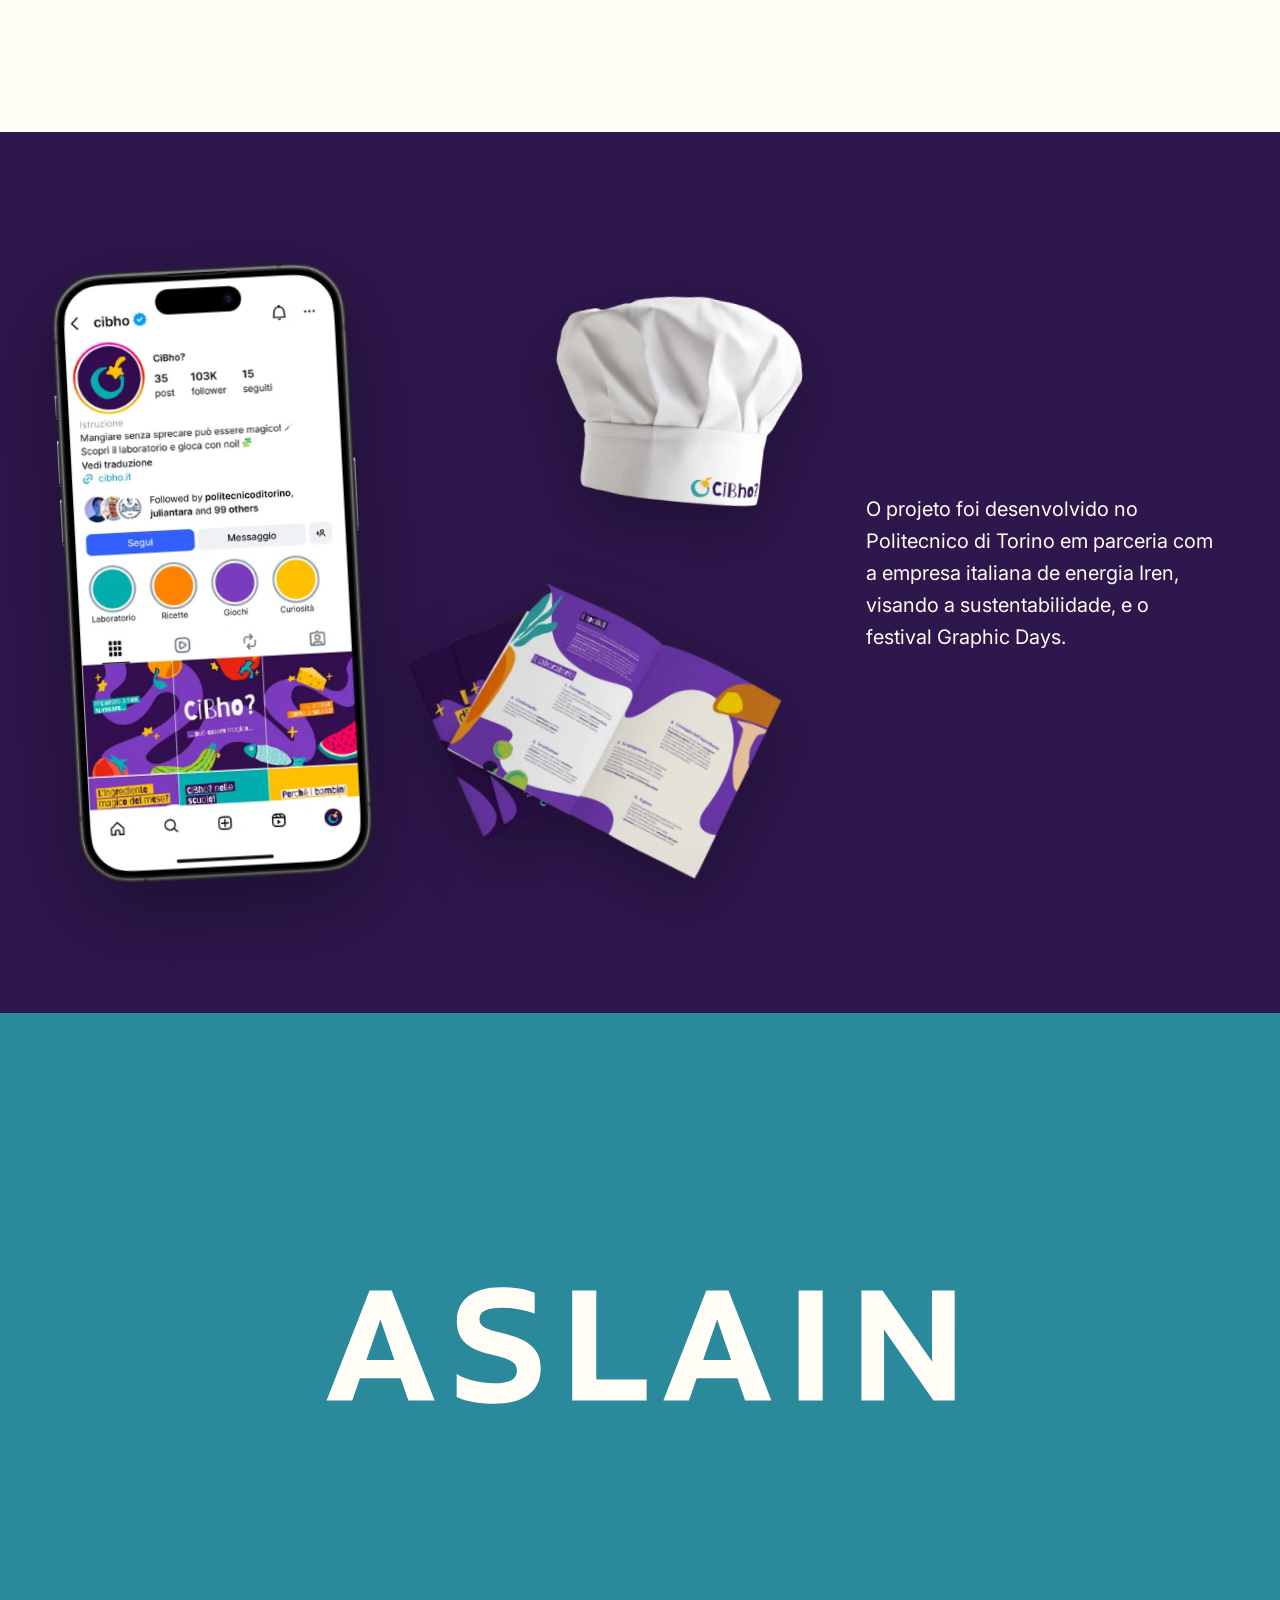
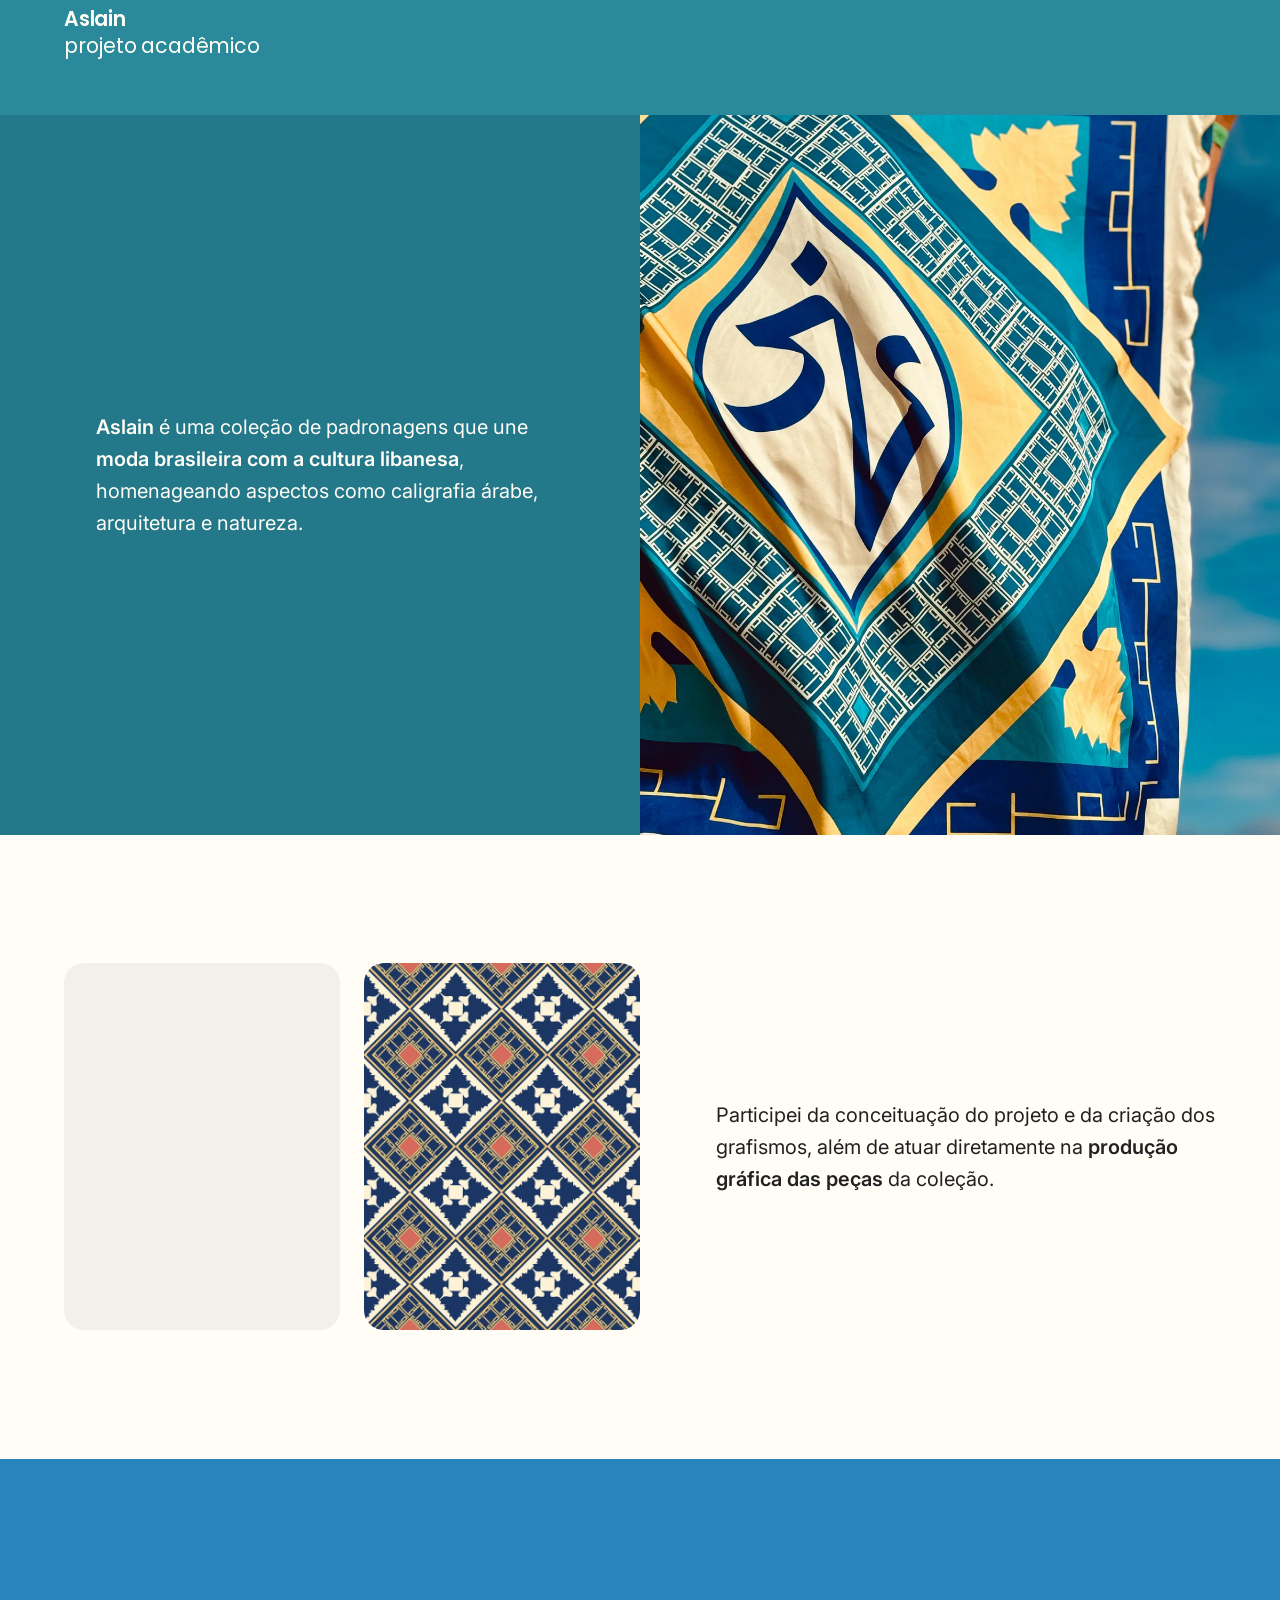
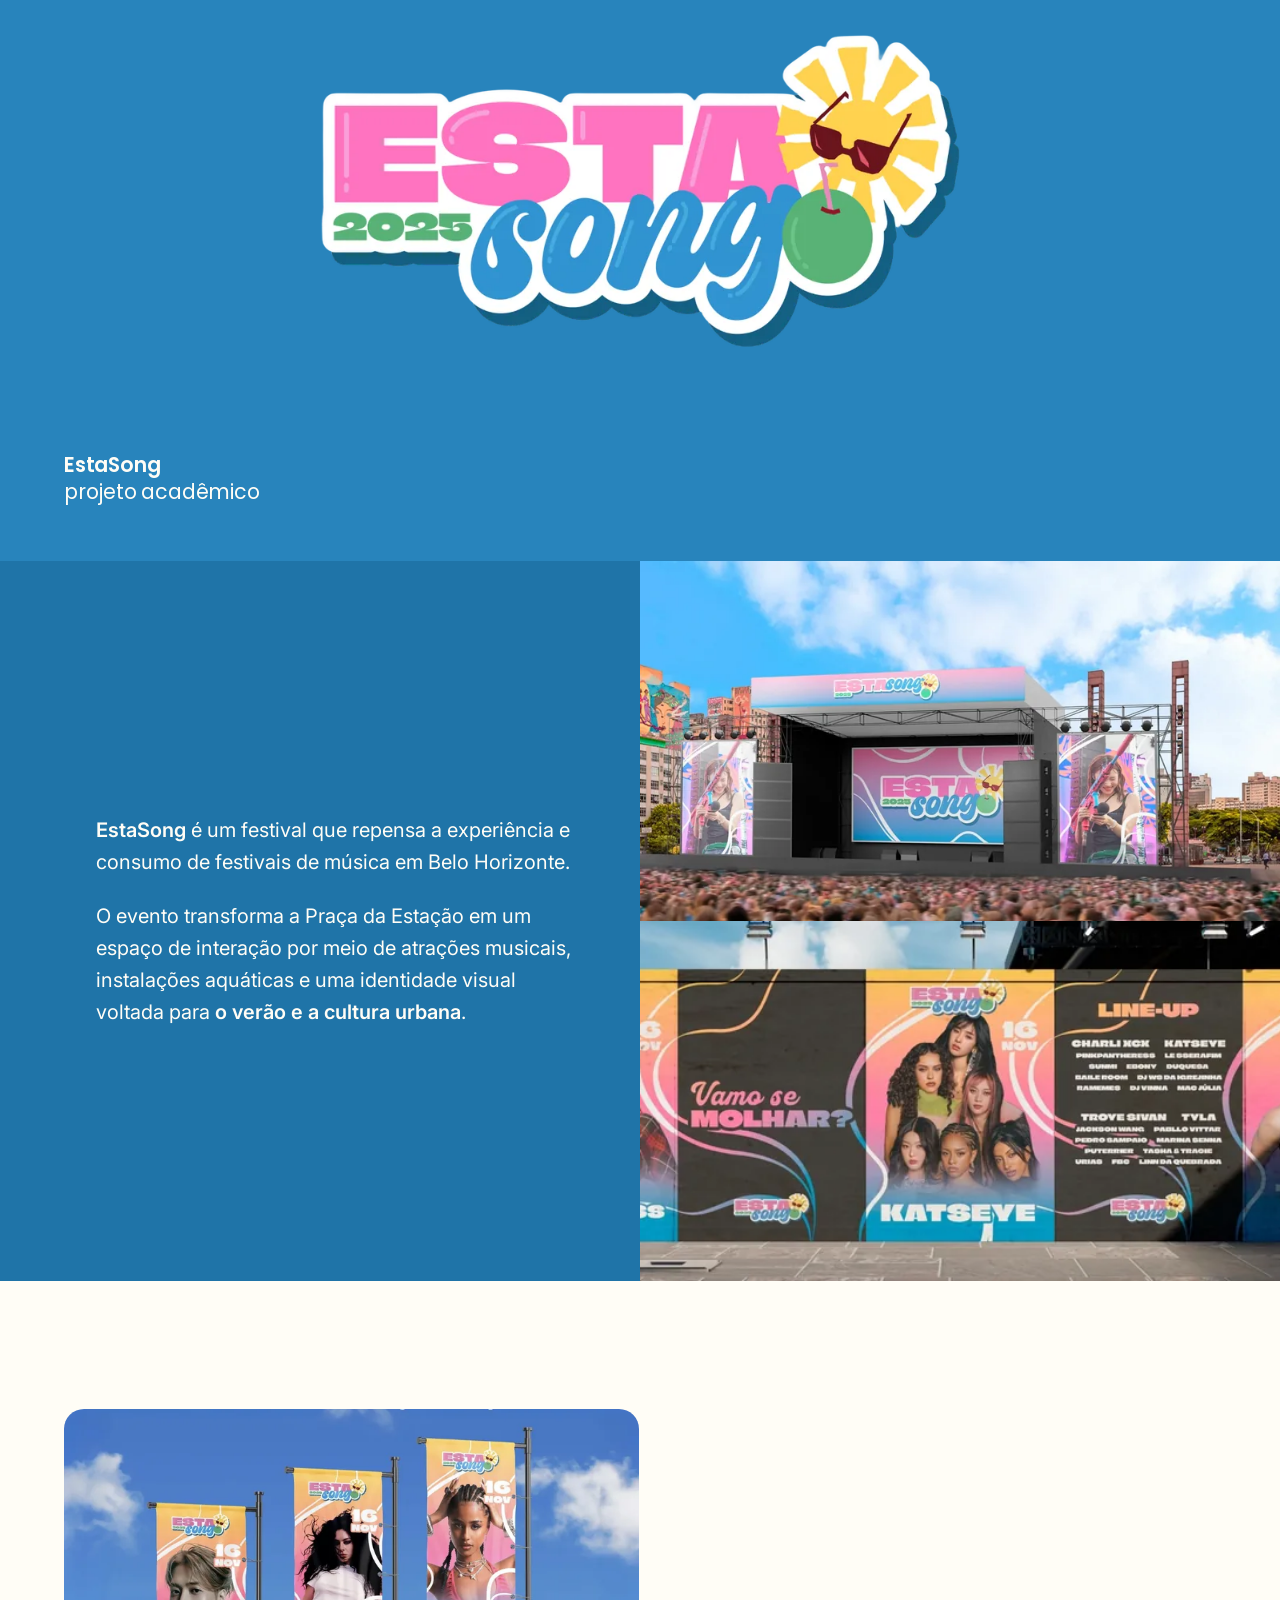
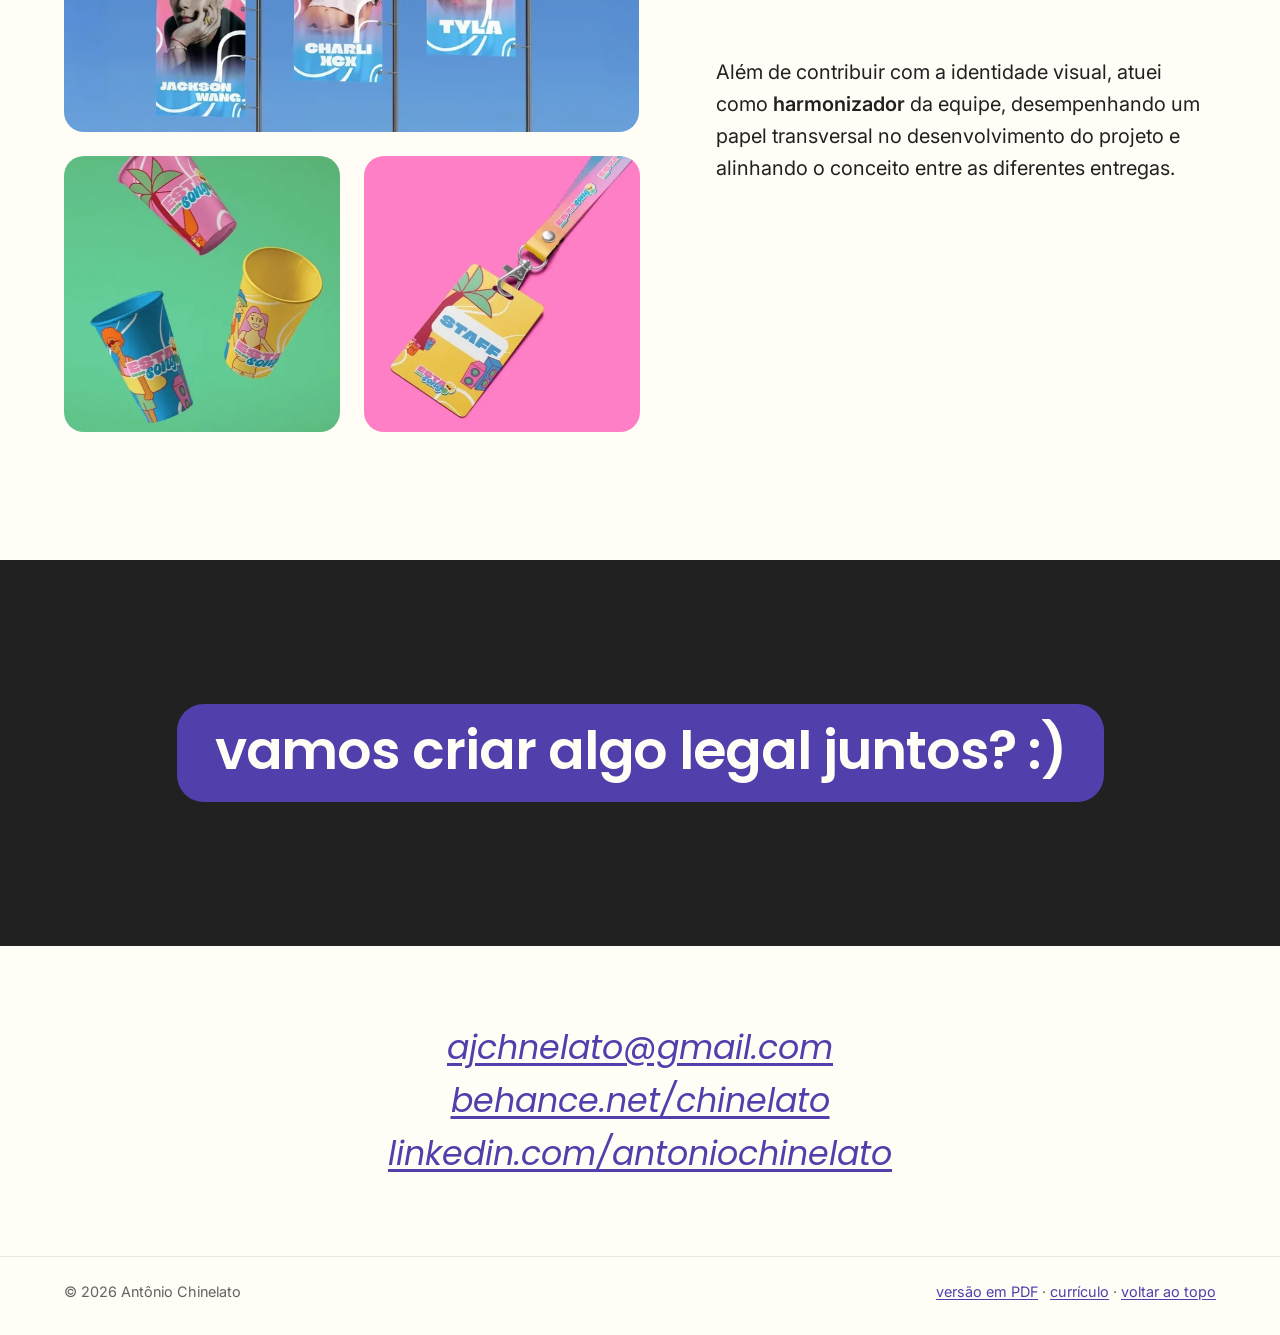
==== commit 5e428706: "Move generated PDFs to pdf/; tighten résumé header and entries Co-Authored-By: Claude Fable 5.1 <nor" ====
--- a/index.html
+++ b/index.html
@@ -296,7 +296,7 @@
   <footer class="site-footer">
     <div class="container site-footer__inner">
       <p>© 2026 Antônio Chinelato</p>
-      <p><a href="portfolio-2026-antonio-chinelato.pdf" type="application/pdf" target="_blank" rel="noopener">versão em PDF<span class="visually-hidden"> (abre em nova aba)</span></a> · <a href="curriculo.html">currículo</a> · <a href="#inicio">voltar ao topo</a></p>
+      <p><a href="pdf/portfolio-2026-antonio-chinelato.pdf" type="application/pdf" target="_blank" rel="noopener">versão em PDF<span class="visually-hidden"> (abre em nova aba)</span></a> · <a href="curriculo.html">currículo</a> · <a href="#inicio">voltar ao topo</a></p>
     </div>
   </footer>
 
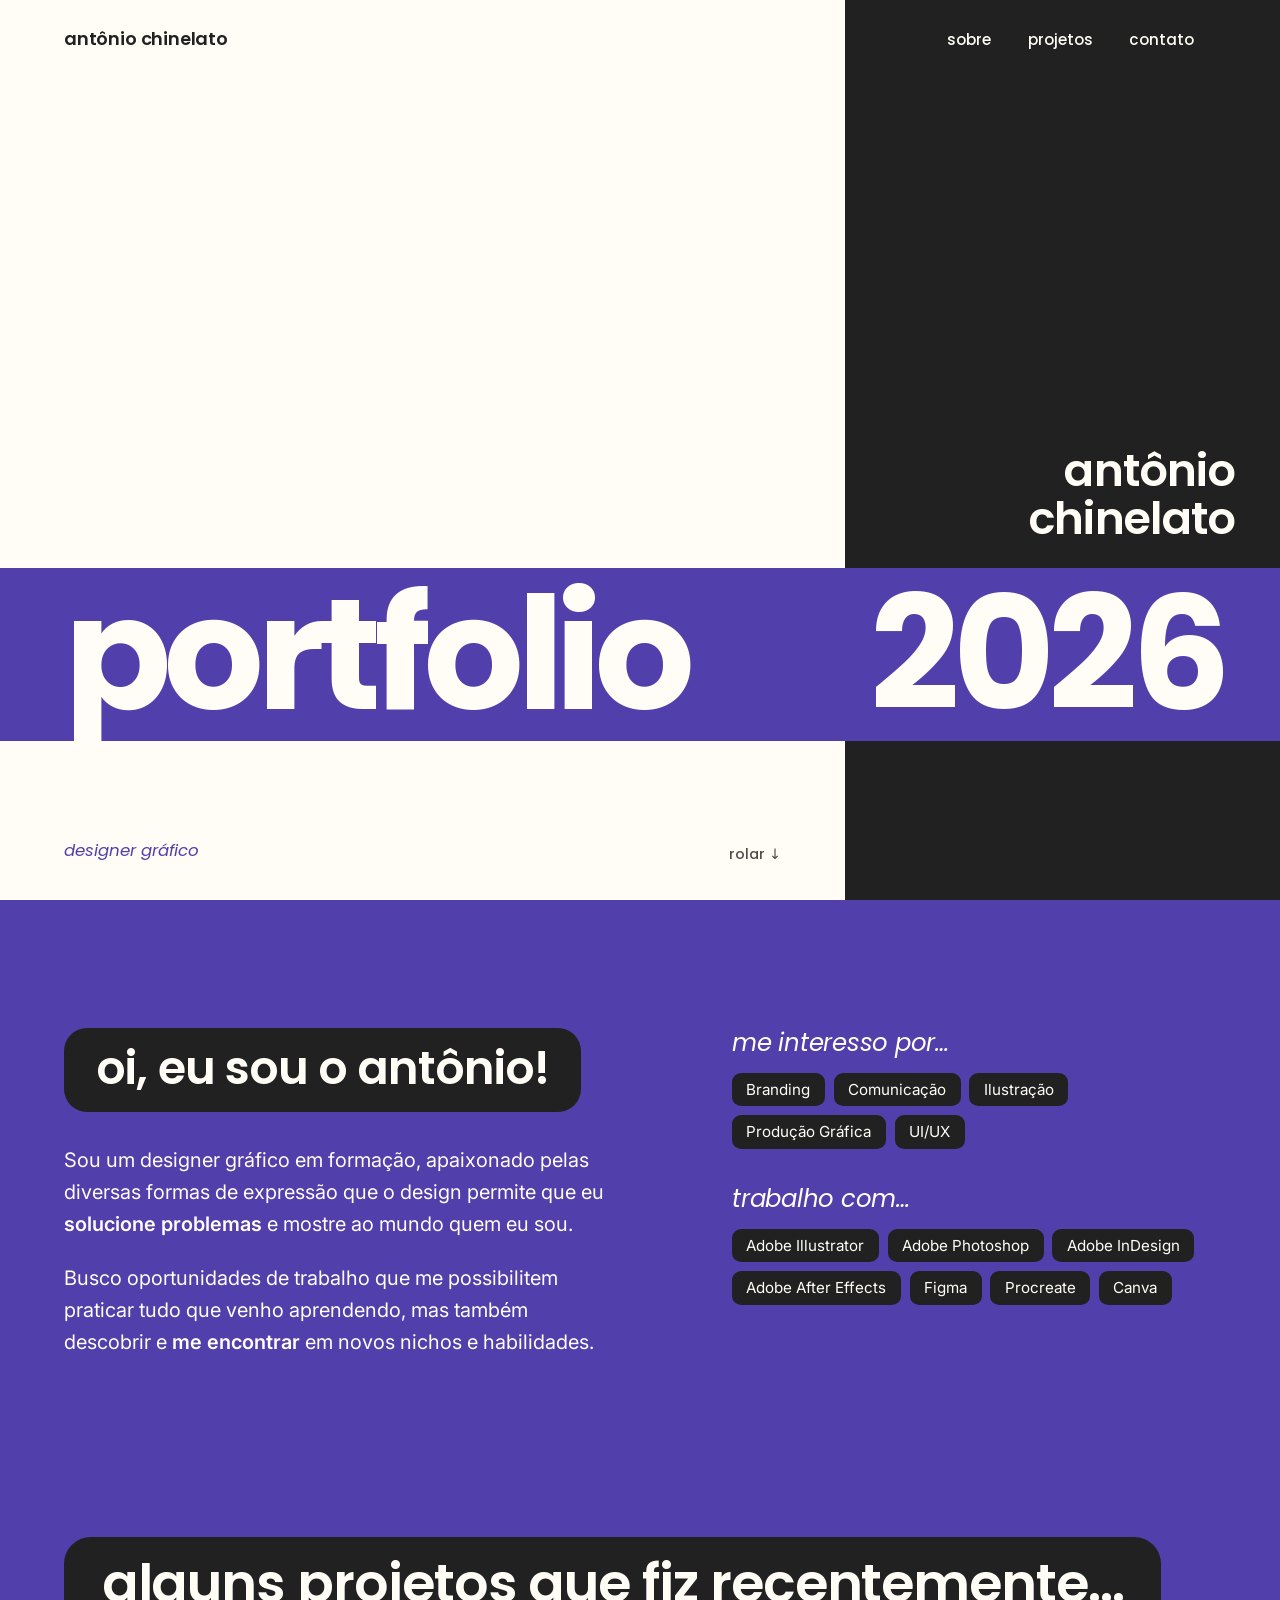
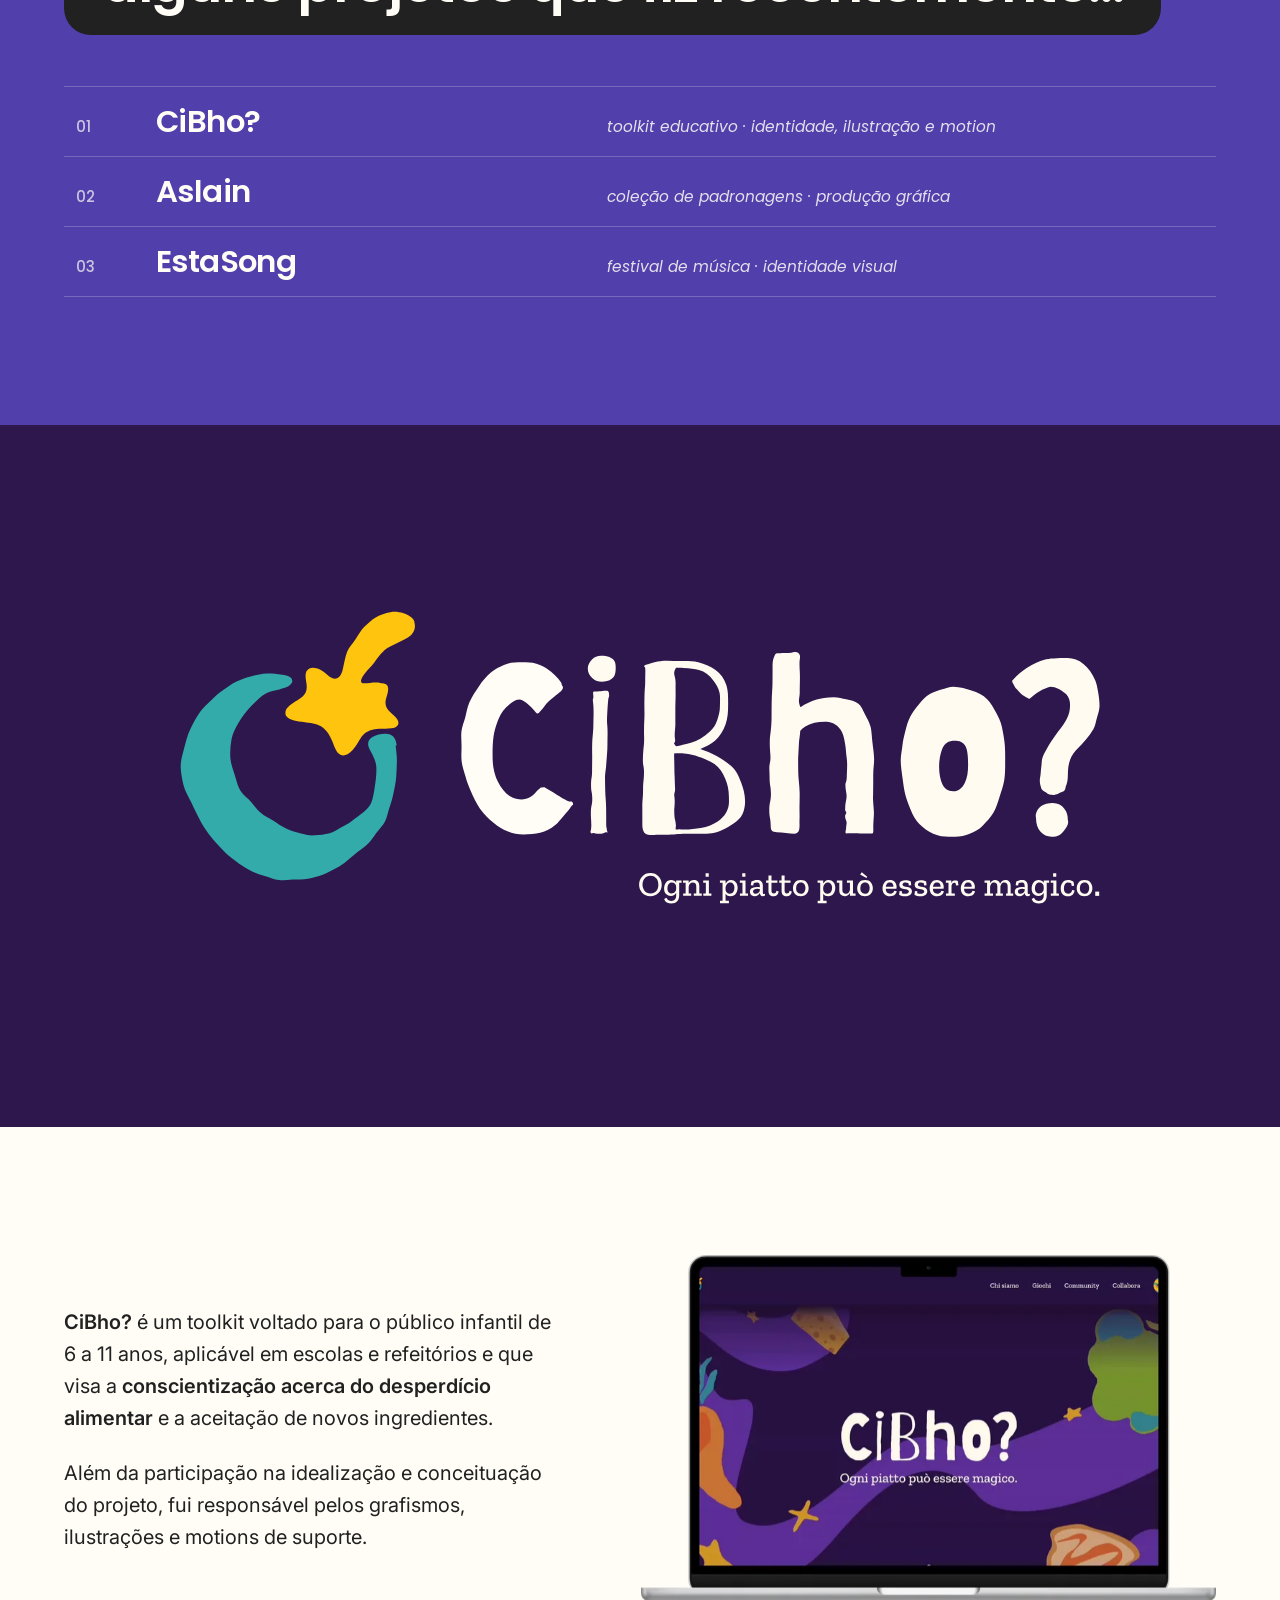
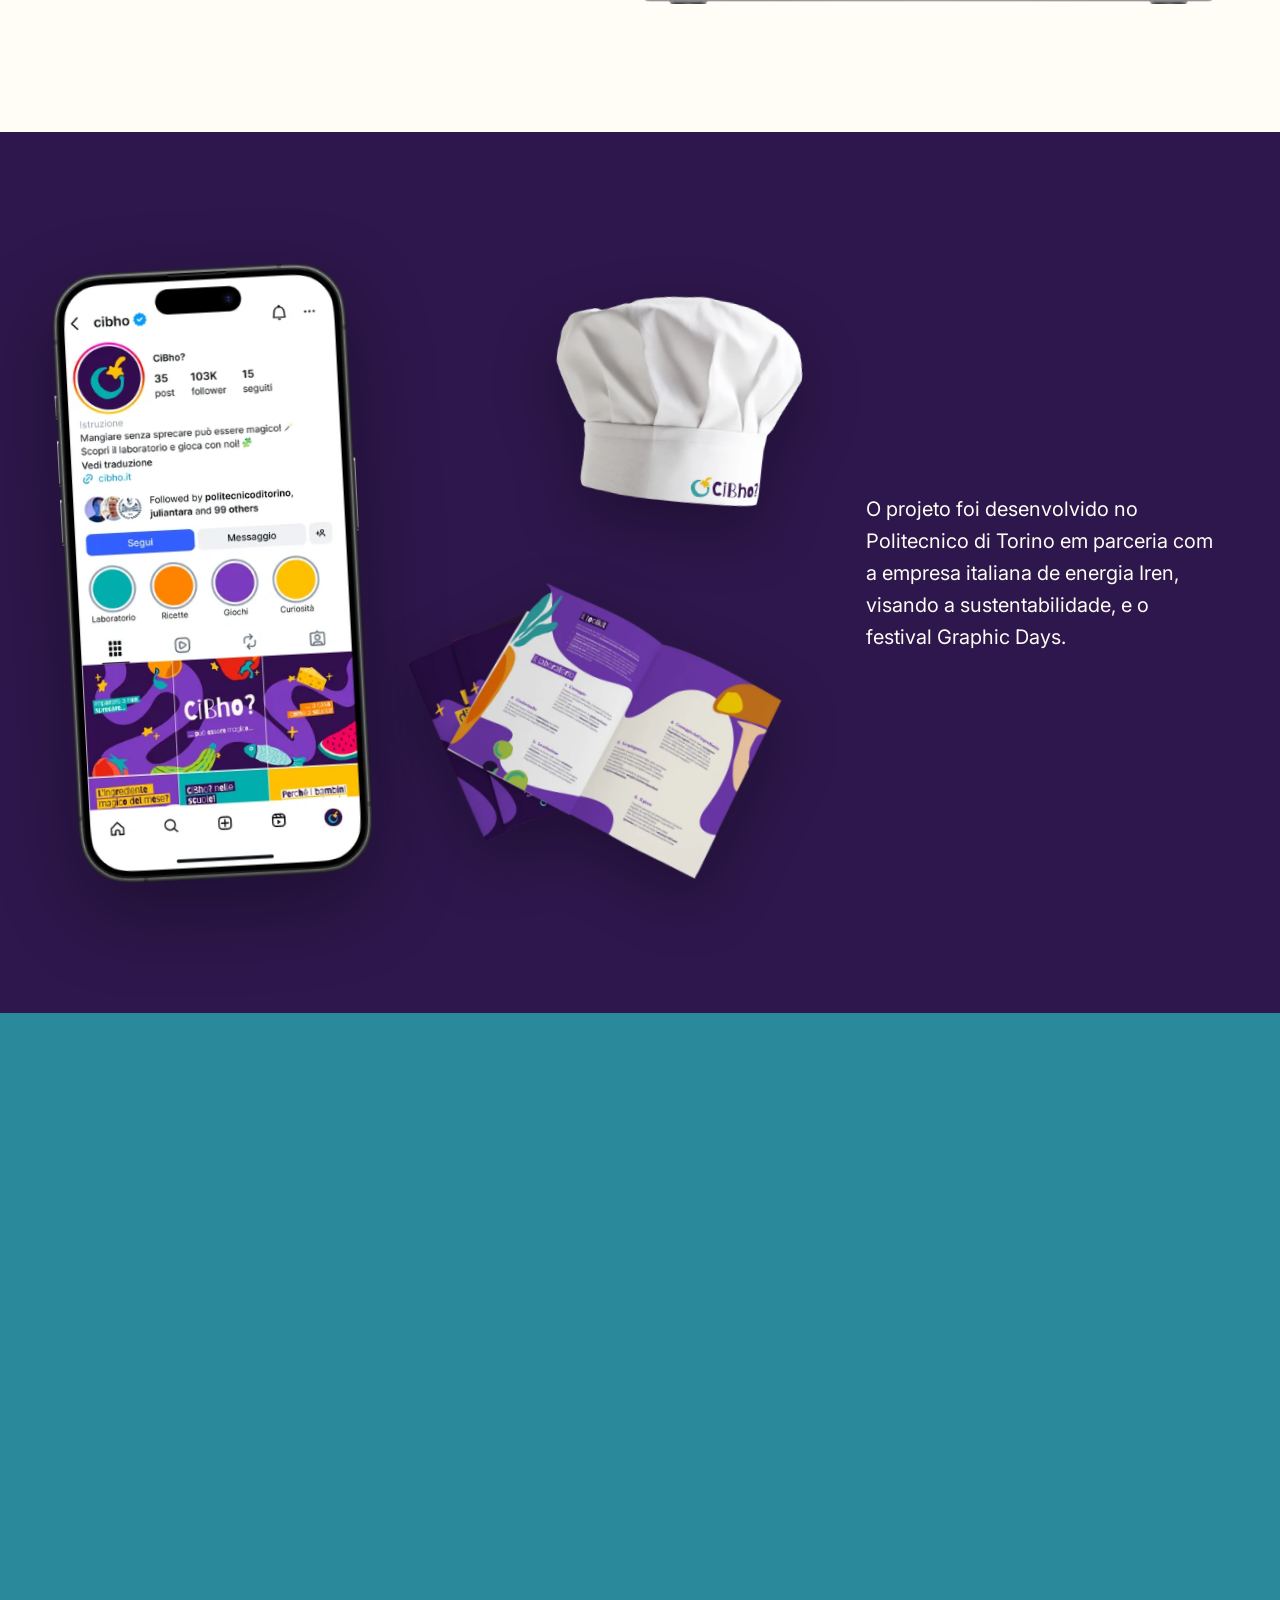
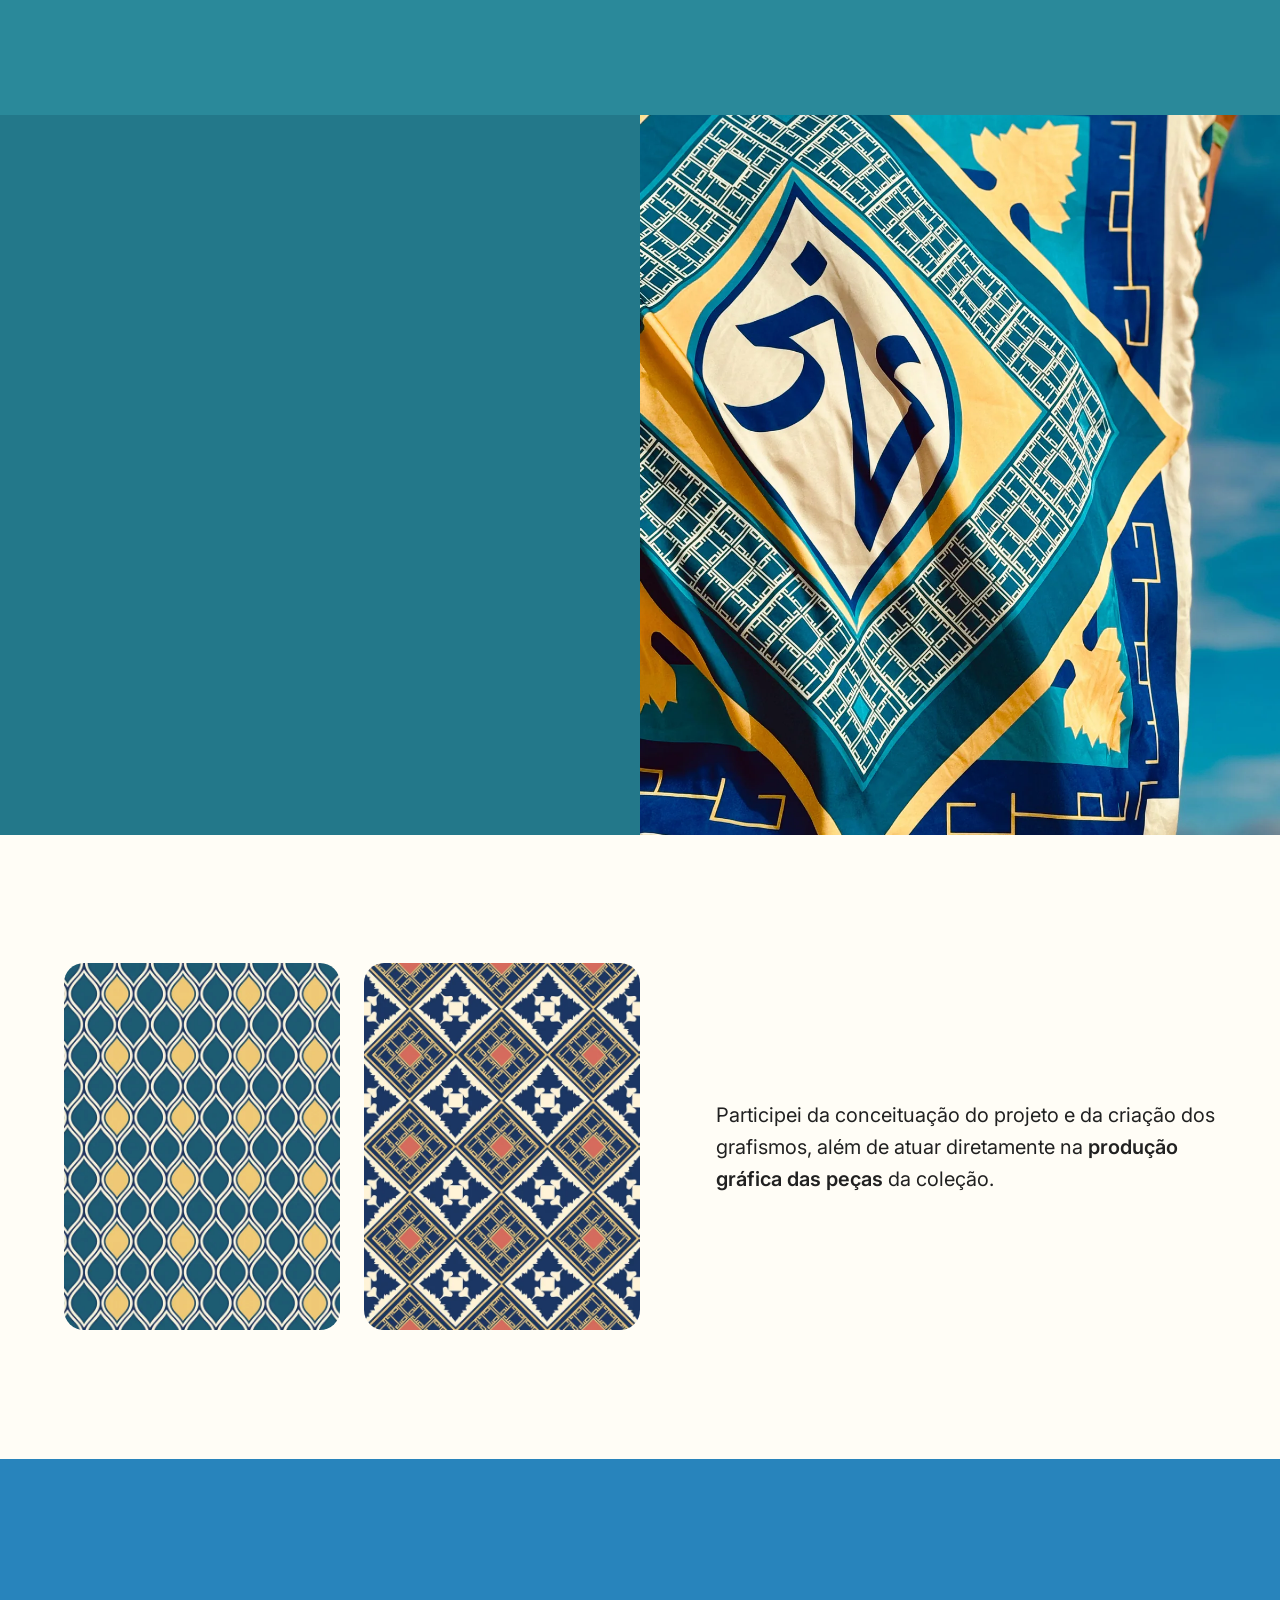
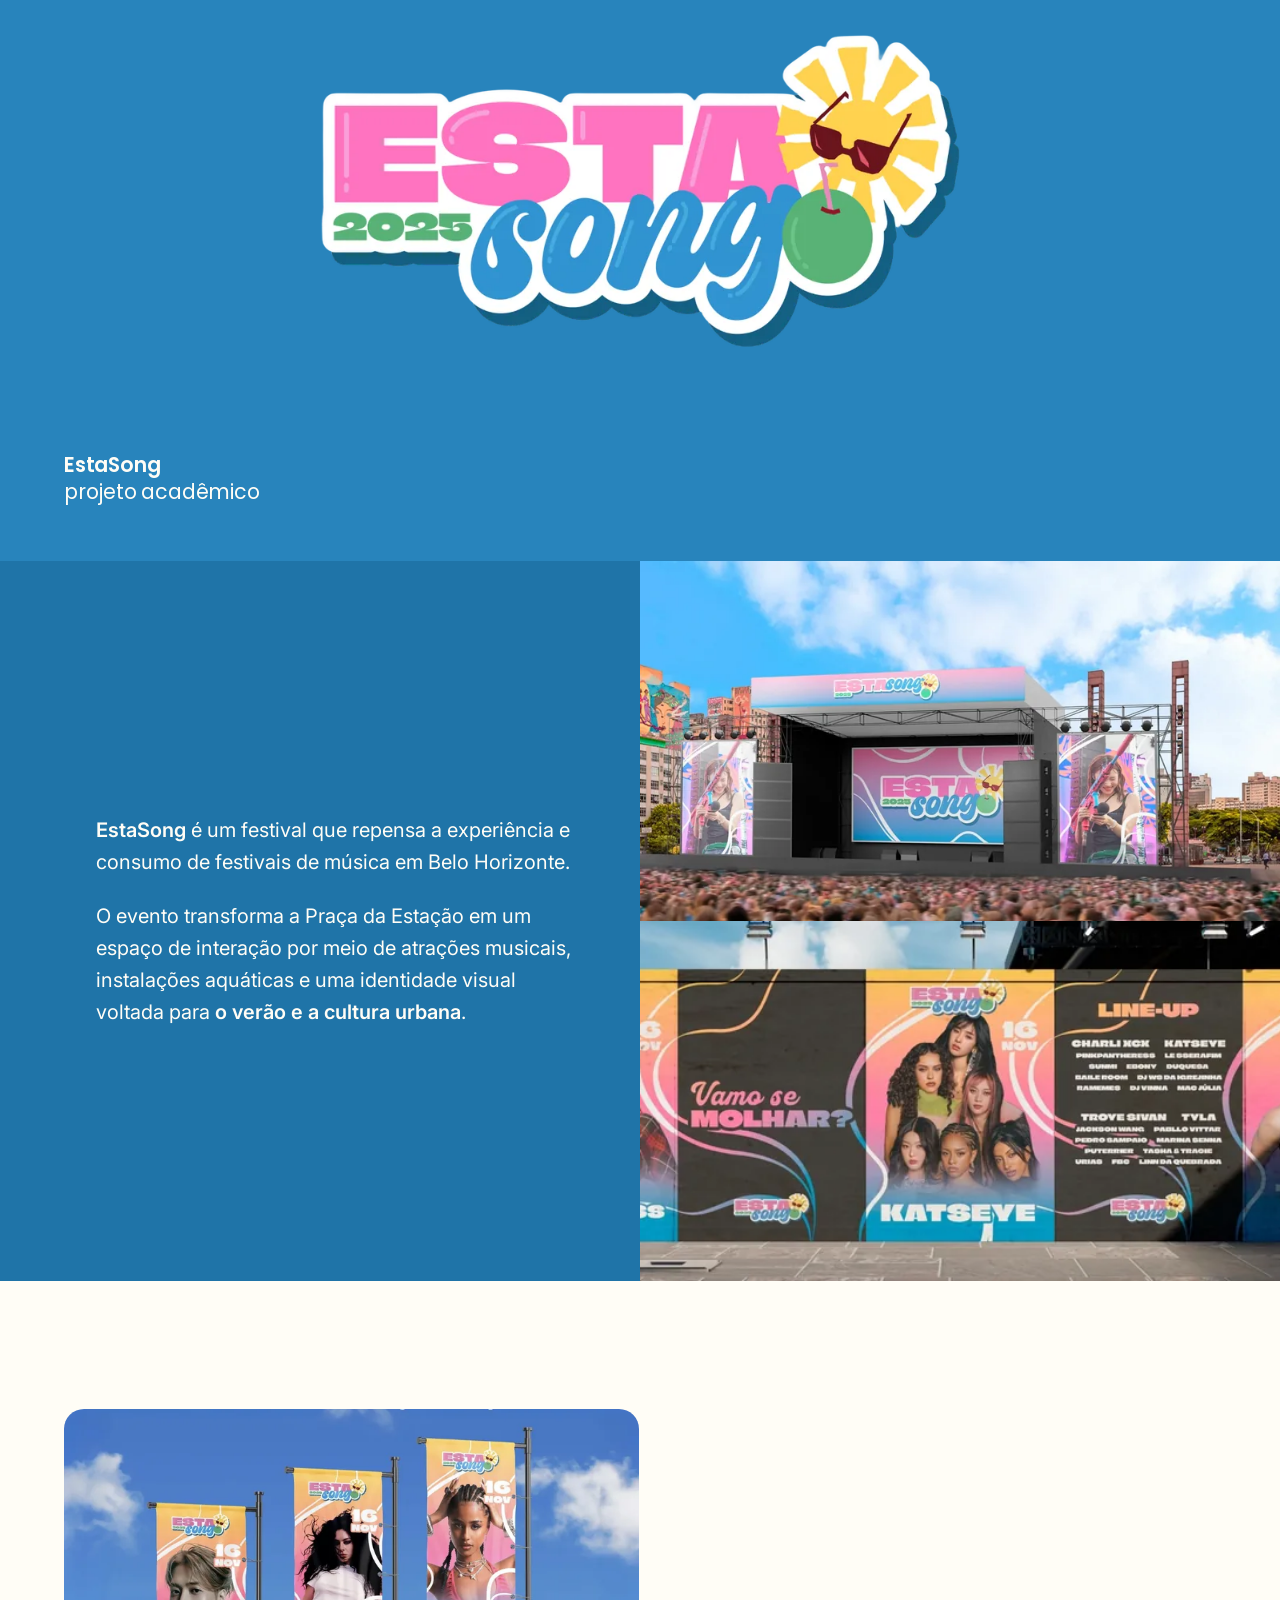
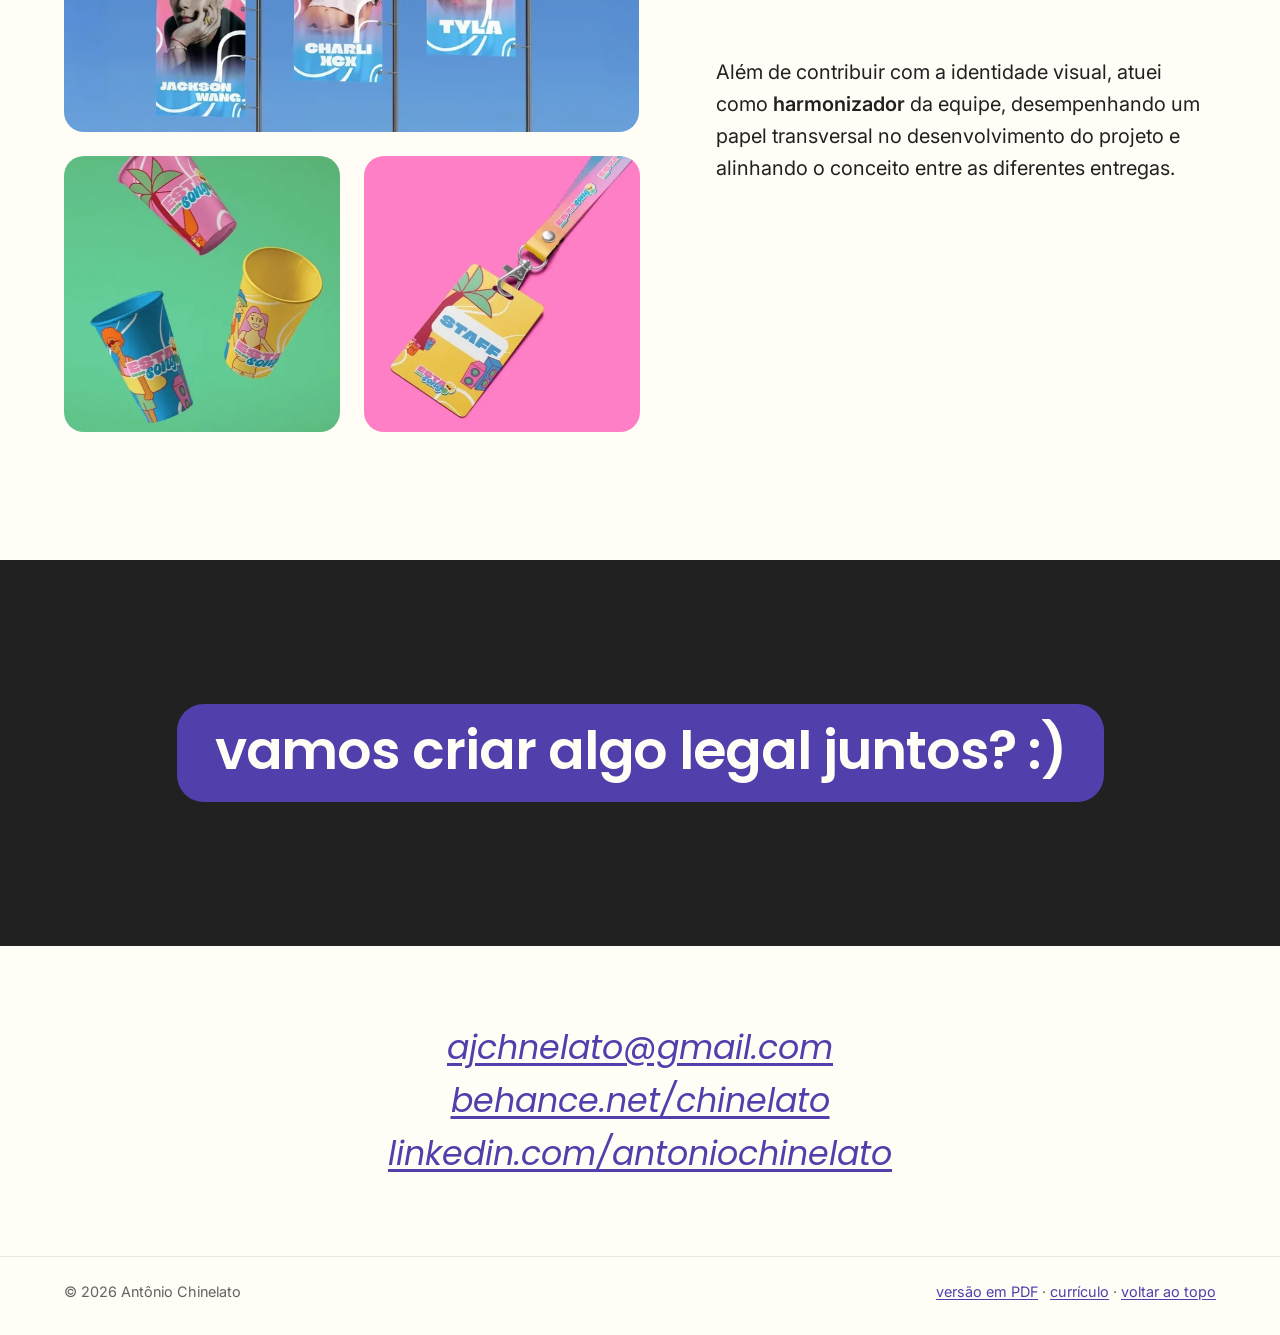
==== commit 39a15e44: "Résumé: make "Baixar em PDF" download instead of opening Co-Authored-By: Claude Opus 5 <noreply@anth" ====
--- a/index.html
+++ b/index.html
@@ -1,305 +1,648 @@
-<!DOCTYPE html>
+<!doctype html>
 <html lang="pt-BR" class="no-js">
-<head>
-  <meta charset="utf-8">
-  <meta name="viewport" content="width=device-width, initial-scale=1">
-  <title>Antônio Chinelato · Portfolio 2026 — Designer Gráfico</title>
-  <meta name="description" content="Portfólio 2026 de Antônio Chinelato, designer gráfico em formação: branding, comunicação, ilustração, produção gráfica e UI/UX. Projetos CiBho?, Aslain e EstaSong.">
-  <meta name="author" content="Antônio Chinelato">
-  <meta name="theme-color" content="#513fac">
-  <link rel="canonical" href="https://chinelato.com/">
-
-  <meta property="og:type" content="website">
-  <meta property="og:locale" content="pt_BR">
-  <meta property="og:site_name" content="Antônio Chinelato">
-  <meta property="og:title" content="Antônio Chinelato · Portfolio 2026">
-  <meta property="og:description" content="Designer gráfico em formação. Branding, comunicação, ilustração, produção gráfica e UI/UX.">
-  <meta property="og:url" content="https://chinelato.com/">
-  <meta property="og:image" content="https://chinelato.com/assets/img/og-image.jpg">
-  <meta property="og:image:width" content="1200">
-  <meta property="og:image:height" content="675">
-  <meta property="og:image:alt" content="Capa do portfolio 2026 de Antônio Chinelato">
-  <meta name="twitter:card" content="summary_large_image">
-  <meta name="twitter:title" content="Antônio Chinelato · Portfolio 2026">
-  <meta name="twitter:description" content="Designer gráfico em formação. Branding, comunicação, ilustração, produção gráfica e UI/UX.">
-  <meta name="twitter:image" content="https://chinelato.com/assets/img/og-image.jpg">
-
-  <link rel="icon" href="favicon.svg" type="image/svg+xml">
-  <link rel="apple-touch-icon" href="apple-touch-icon.png">
-
-  <link rel="preconnect" href="https://fonts.googleapis.com">
-  <link rel="preconnect" href="https://fonts.gstatic.com" crossorigin>
-  <link rel="stylesheet" href="https://fonts.googleapis.com/css2?family=Inter:wght@400;600&family=Poppins:ital,wght@0,500;0,600;0,700;1,400&display=swap">
-  <link rel="stylesheet" href="css/style.css">
-  <script>document.documentElement.className = document.documentElement.className.replace('no-js', 'js');</script>
-
-  <script type="application/ld+json">
-  {
-    "@context": "https://schema.org",
-    "@type": "Person",
-    "name": "Antônio Chinelato",
-    "jobTitle": "Designer Gráfico",
-    "url": "https://chinelato.com/",
-    "email": "mailto:ajchnelato@gmail.com",
-    "sameAs": [
-      "https://www.behance.net/chinelato",
-      "https://www.linkedin.com/in/antoniochinelato"
-    ],
-    "knowsAbout": ["Branding", "Comunicação", "Ilustração", "Produção Gráfica", "UI/UX"]
-  }
-  </script>
-</head>
-<body>
-  <a class="skip-link" href="#conteudo">Pular para o conteúdo</a>
-
-  <header class="site-header">
-    <nav class="nav" aria-label="Principal">
-      <a class="nav__brand" href="#inicio">antônio chinelato</a>
-      <ul class="nav__links">
-        <li><a href="#sobre">sobre</a></li>
-        <li><a href="#projetos">projetos</a></li>
-        <li><a href="#contato">contato</a></li>
-      </ul>
-    </nav>
-  </header>
-
-  <main id="conteudo">
-
-    <!-- ====================== HERO ====================== -->
-    <section class="hero" id="inicio" aria-labelledby="hero-title">
-      <div class="hero__column" aria-hidden="true"></div>
-
-      <h1 class="hero__name" id="hero-title">
-        <span class="hero__name-line">antônio</span>
-        <span class="hero__name-line">chinelato</span>
-        <span class="visually-hidden"> — designer gráfico, portfolio 2026</span>
-      </h1>
-
-      <p class="hero__band">
-        <span class="visually-hidden">portfolio 2026</span>
-        <span class="hero__word hero__word--a" aria-hidden="true" data-split>portfolio</span>
-        <span class="hero__word hero__word--b" aria-hidden="true" data-split>2026</span>
-      </p>
-
-      <div class="hero__foot">
-        <p class="hero__caption">designer gráfico</p>
-        <a class="hero__scroll" href="#sobre">rolar <span aria-hidden="true">↓</span></a>
-      </div>
-    </section>
-
-    <!-- ====================== SOBRE ====================== -->
-    <section class="about" id="sobre" aria-labelledby="sobre-title">
-      <div class="container about__grid">
-        <div class="about__intro">
-          <h2 class="pill reveal" id="sobre-title">oi, eu sou o antônio!</h2>
-          <p class="reveal" style="--d:.1s">Sou um designer gráfico em formação, apaixonado pelas diversas formas de expressão que o design permite que eu <strong>solucione problemas</strong> e mostre ao mundo quem eu sou.</p>
-          <p class="reveal" style="--d:.2s">Busco oportunidades de trabalho que me possibilitem praticar tudo que venho aprendendo, mas também descobrir e <strong>me encontrar</strong> em novos nichos e habilidades.</p>
+  <head>
+    <meta charset="utf-8" />
+    <meta name="viewport" content="width=device-width, initial-scale=1" />
+    <title>Antônio Chinelato · Portfolio 2026 — Designer Gráfico</title>
+    <meta
+      name="description"
+      content="Portfólio 2026 de Antônio Chinelato, designer gráfico: branding, comunicação, ilustração, produção gráfica e UI/UX. Projetos CiBho?, Aslain e EstaSong."
+    />
+    <meta name="author" content="Antônio Chinelato" />
+    <meta name="theme-color" content="#513fac" />
+    <link rel="canonical" href="https://chinelato.com/" />
+
+    <meta property="og:type" content="website" />
+    <meta property="og:locale" content="pt_BR" />
+    <meta property="og:site_name" content="Antônio Chinelato" />
+    <meta property="og:title" content="Antônio Chinelato · Portfolio 2026" />
+    <meta
+      property="og:description"
+      content="Designer gráfico. Branding, comunicação, ilustração, produção gráfica e UI/UX."
+    />
+    <meta property="og:url" content="https://chinelato.com/" />
+    <meta
+      property="og:image"
+      content="https://chinelato.com/assets/img/og-image.jpg"
+    />
+    <meta property="og:image:width" content="1200" />
+    <meta property="og:image:height" content="675" />
+    <meta
+      property="og:image:alt"
+      content="Capa do portfolio 2026 de Antônio Chinelato"
+    />
+    <meta name="twitter:card" content="summary_large_image" />
+    <meta name="twitter:title" content="Antônio Chinelato · Portfolio 2026" />
+    <meta
+      name="twitter:description"
+      content="Designer gráfico. Branding, comunicação, ilustração, produção gráfica e UI/UX."
+    />
+    <meta
+      name="twitter:image"
+      content="https://chinelato.com/assets/img/og-image.jpg"
+    />
+
+    <link rel="icon" href="favicon.svg" type="image/svg+xml" />
+    <link rel="apple-touch-icon" href="apple-touch-icon.png" />
+
+    <link rel="preconnect" href="https://fonts.googleapis.com" />
+    <link rel="preconnect" href="https://fonts.gstatic.com" crossorigin />
+    <link
+      rel="stylesheet"
+      href="https://fonts.googleapis.com/css2?family=Inter:wght@400;600&family=Poppins:ital,wght@0,500;0,600;0,700;1,400&display=swap"
+    />
+    <link rel="stylesheet" href="css/style.css" />
+    <script>
+      document.documentElement.className =
+        document.documentElement.className.replace("no-js", "js");
+    </script>
+
+    <script type="application/ld+json">
+      {
+        "@context": "https://schema.org",
+        "@type": "Person",
+        "name": "Antônio Chinelato",
+        "jobTitle": "Designer Gráfico",
+        "url": "https://chinelato.com/",
+        "email": "mailto:ajchnelato@gmail.com",
+        "sameAs": [
+          "https://www.behance.net/chinelato",
+          "https://www.linkedin.com/in/antoniochinelato"
+        ],
+        "knowsAbout": [
+          "Branding",
+          "Comunicação",
+          "Ilustração",
+          "Produção Gráfica",
+          "UI/UX"
+        ]
+      }
+    </script>
+  </head>
+  <body>
+    <a class="skip-link" href="#conteudo">Pular para o conteúdo</a>
+
+    <header class="site-header">
+      <nav class="nav" aria-label="Principal">
+        <a class="nav__brand" href="#inicio">antônio chinelato</a>
+        <ul class="nav__links">
+          <li><a href="#sobre">sobre</a></li>
+          <li><a href="#projetos">projetos</a></li>
+          <li><a href="#contato">contato</a></li>
+        </ul>
+      </nav>
+    </header>
+
+    <main id="conteudo">
+      <!-- ====================== HERO ====================== -->
+      <section class="hero" id="inicio" aria-labelledby="hero-title">
+        <div class="hero__column" aria-hidden="true"></div>
+
+        <h1 class="hero__name" id="hero-title">
+          <span class="hero__name-line">antônio</span>
+          <span class="hero__name-line">chinelato</span>
+          <span class="visually-hidden">
+            — designer gráfico, portfolio 2026</span
+          >
+        </h1>
+
+        <p class="hero__band">
+          <span class="visually-hidden">portfolio 2026</span>
+          <span class="hero__word hero__word--a" aria-hidden="true" data-split
+            >portfolio</span
+          >
+          <span class="hero__word hero__word--b" aria-hidden="true" data-split
+            >2026</span
+          >
+        </p>
+
+        <div class="hero__foot">
+          <p class="hero__caption">designer gráfico</p>
+          <a class="hero__scroll" href="#sobre"
+            >rolar <span aria-hidden="true">↓</span></a
+          >
         </div>
-
-        <div class="about__tags">
-          <h3 class="kicker reveal" id="interesses">me interesso por…</h3>
-          <ul class="chips reveal" aria-labelledby="interesses" style="--d:.1s">
-            <li>Branding</li>
-            <li>Comunicação</li>
-            <li>Ilustração</li>
-            <li>Produção Gráfica</li>
-            <li>UI/UX</li>
-          </ul>
-
-          <h3 class="kicker reveal" id="ferramentas" style="--d:.15s">trabalho com…</h3>
-          <ul class="chips reveal" aria-labelledby="ferramentas" style="--d:.25s">
-            <li>Adobe Illustrator</li>
-            <li>Adobe Photoshop</li>
-            <li>Adobe InDesign</li>
-            <li>Adobe After Effects</li>
-            <li>Figma</li>
-            <li>Procreate</li>
-            <li>Canva</li>
+      </section>
+
+      <!-- ====================== SOBRE ====================== -->
+      <section class="about" id="sobre" aria-labelledby="sobre-title">
+        <div class="container about__grid">
+          <div class="about__intro">
+            <h2 class="pill reveal" id="sobre-title">oi, eu sou o antônio!</h2>
+            <p class="reveal" style="--d: 0.1s">
+              Sou um designer gráfico em formação, apaixonado pelas diversas
+              formas de expressão que o design permite que eu
+              <strong>solucione problemas</strong> e mostre ao mundo quem eu
+              sou.
+            </p>
+            <p class="reveal" style="--d: 0.2s">
+              Busco oportunidades de trabalho que me possibilitem praticar tudo
+              que venho aprendendo, mas também descobrir e
+              <strong>me encontrar</strong> em novos nichos e habilidades.
+            </p>
+          </div>
+
+          <div class="about__tags">
+            <h3 class="kicker reveal" id="interesses">me interesso por…</h3>
+            <ul
+              class="chips reveal"
+              aria-labelledby="interesses"
+              style="--d: 0.1s"
+            >
+              <li>Branding</li>
+              <li>Comunicação</li>
+              <li>Ilustração</li>
+              <li>Produção Gráfica</li>
+              <li>UI/UX</li>
+            </ul>
+
+            <h3 class="kicker reveal" id="ferramentas" style="--d: 0.15s">
+              trabalho com…
+            </h3>
+            <ul
+              class="chips reveal"
+              aria-labelledby="ferramentas"
+              style="--d: 0.25s"
+            >
+              <li>Adobe Illustrator</li>
+              <li>Adobe Photoshop</li>
+              <li>Adobe InDesign</li>
+              <li>Adobe After Effects</li>
+              <li>Figma</li>
+              <li>Procreate</li>
+              <li>Canva</li>
+            </ul>
+          </div>
+        </div>
+      </section>
+
+      <!-- ====================== PROJETOS ====================== -->
+      <section id="projetos" aria-labelledby="projetos-title">
+        <div class="projects-intro">
+          <div class="container">
+            <h2 class="pill pill--lg reveal" id="projetos-title">
+              alguns projetos que fiz recentemente…
+            </h2>
+            <ol class="index reveal" style="--d: 0.15s">
+              <li class="index__item" style="--accent: var(--cibho-teal)">
+                <a href="#cibho">
+                  <span class="index__num" aria-hidden="true">01</span>
+                  <span class="index__name">CiBho?</span>
+                  <span class="index__type"
+                    >toolkit educativo · identidade, ilustração e motion</span
+                  >
+                </a>
+              </li>
+              <li class="index__item" style="--accent: var(--aslain)">
+                <a href="#aslain">
+                  <span class="index__num" aria-hidden="true">02</span>
+                  <span class="index__name">Aslain</span>
+                  <span class="index__type"
+                    >coleção de padronagens · produção gráfica</span
+                  >
+                </a>
+              </li>
+              <li class="index__item" style="--accent: var(--estasong-pink)">
+                <a href="#estasong">
+                  <span class="index__num" aria-hidden="true">03</span>
+                  <span class="index__name">EstaSong</span>
+                  <span class="index__type"
+                    >festival de música · identidade visual</span
+                  >
+                </a>
+              </li>
+            </ol>
+          </div>
+        </div>
+
+        <!-- ---------- CiBho? ---------- -->
+        <article
+          class="project project--cibho"
+          id="cibho"
+          aria-labelledby="cibho-title"
+        >
+          <header class="project__hero">
+            <img
+              class="project__logo reveal reveal--zoom"
+              src="assets/img/cibho-logo.svg"
+              width="1258"
+              height="408"
+              alt="Logotipo CiBho? — uma espiral turquesa com uma estrela amarela, seguida do slogan “Ogni piatto può essere magico.”"
+              loading="lazy"
+              decoding="async"
+            />
+            <h2
+              class="project__title reveal"
+              id="cibho-title"
+              style="--d: 0.2s"
+            >
+              CiBho? <span class="project__type">projeto acadêmico</span>
+            </h2>
+          </header>
+
+          <div class="project__body project__body--cream">
+            <div class="container split">
+              <div class="split__text">
+                <p class="reveal">
+                  <strong>CiBho?</strong> é um toolkit voltado para o público
+                  infantil de 6 a 11 anos, aplicável em escolas e refeitórios e
+                  que visa a
+                  <strong
+                    >conscientização acerca do desperdício alimentar</strong
+                  >
+                  e a aceitação de novos ingredientes.
+                </p>
+                <p class="reveal" style="--d: 0.1s">
+                  Além da participação na idealização e conceituação do projeto,
+                  fui responsável pelos grafismos, ilustrações e motions de
+                  suporte.
+                </p>
+              </div>
+              <figure class="split__media reveal" style="--d: 0.15s">
+                <img
+                  src="assets/img/cibho-site-laptop.webp"
+                  srcset="
+                    assets/img/cibho-site-laptop-sm.webp  800w,
+                    assets/img/cibho-site-laptop.webp    1800w
+                  "
+                  sizes="(max-width: 56rem) 100vw, 50vw"
+                  width="1800"
+                  height="1091"
+                  alt="Notebook exibindo a página inicial do site CiBho?, com ilustrações de alimentos sobre fundo roxo"
+                  loading="lazy"
+                  decoding="async"
+                />
+              </figure>
+            </div>
+          </div>
+
+          <div class="project__body project__body--cibho">
+            <div class="container collage collage--cibho">
+              <figure class="collage__phone reveal" style="--d: 0.05s">
+                <div class="float" style="--r: -3deg; --t: 7s">
+                  <img
+                    src="assets/img/cibho-instagram-phone.webp"
+                    srcset="
+                      assets/img/cibho-instagram-phone-sm.webp 390w,
+                      assets/img/cibho-instagram-phone.webp    682w
+                    "
+                    sizes="(max-width: 56rem) 70vw, 24vw"
+                    width="682"
+                    height="1400"
+                    alt="Smartphone mostrando o perfil do CiBho? no Instagram, com destaques e publicações ilustradas"
+                    loading="lazy"
+                    decoding="async"
+                  />
+                </div>
+              </figure>
+              <div class="collage__objects">
+                <figure class="collage__hat reveal" style="--d: 0.15s">
+                  <div class="float" style="--r: 6deg; --t: 8s; --delay: -2s">
+                    <img
+                      src="assets/img/cibho-chef-hat.webp"
+                      srcset="
+                        assets/img/cibho-chef-hat-sm.webp  800w,
+                        assets/img/cibho-chef-hat.webp    1200w
+                      "
+                      sizes="(max-width: 56rem) 45vw, 22vw"
+                      width="1200"
+                      height="1200"
+                      alt="Chapéu de chef branco com o logotipo CiBho? bordado na borda"
+                      loading="lazy"
+                      decoding="async"
+                    />
+                  </div>
+                </figure>
+                <figure class="collage__brochure reveal" style="--d: 0.25s">
+                  <div class="float" style="--r: -4deg; --t: 9s; --delay: -4s">
+                    <img
+                      src="assets/img/cibho-brochure.webp"
+                      srcset="
+                        assets/img/cibho-brochure-sm.webp  800w,
+                        assets/img/cibho-brochure.webp    1600w
+                      "
+                      sizes="(max-width: 56rem) 60vw, 30vw"
+                      width="1600"
+                      height="1320"
+                      alt="Folder impresso do CiBho? aberto, com ilustrações de vegetais e textos em italiano"
+                      loading="lazy"
+                      decoding="async"
+                    />
+                  </div>
+                </figure>
+              </div>
+              <div class="collage__text">
+                <p class="reveal" style="--d: 0.2s">
+                  O projeto foi desenvolvido no Politecnico di Torino em
+                  parceria com a empresa italiana de energia Iren, visando a
+                  sustentabilidade, e o festival Graphic Days.
+                </p>
+              </div>
+            </div>
+          </div>
+        </article>
+
+        <!-- ---------- Aslain ---------- -->
+        <article
+          class="project project--aslain"
+          id="aslain"
+          aria-labelledby="aslain-title"
+        >
+          <header class="project__hero">
+            <img
+              class="project__logo project__logo--aslain reveal reveal--zoom"
+              src="assets/img/aslain-logo.svg"
+              width="724"
+              height="144"
+              alt="Logotipo ASLAIN em letras maiúsculas espaçadas"
+              loading="lazy"
+              decoding="async"
+            />
+            <h2
+              class="project__title reveal"
+              id="aslain-title"
+              style="--d: 0.2s"
+            >
+              Aslain <span class="project__type">projeto acadêmico</span>
+            </h2>
+          </header>
+
+          <div class="project__body project__body--aslain-deep">
+            <div class="bleed">
+              <div class="bleed__text">
+                <p class="reveal">
+                  <strong>Aslain</strong> é uma coleção de padronagens que une
+                  <strong>moda brasileira com a cultura libanesa</strong>,
+                  homenageando aspectos como caligrafia árabe, arquitetura e
+                  natureza.
+                </p>
+              </div>
+              <figure class="bleed__media reveal" style="--d: 0.1s">
+                <img
+                  src="assets/img/aslain-scarf.webp"
+                  srcset="
+                    assets/img/aslain-scarf-sm.webp  600w,
+                    assets/img/aslain-scarf.webp    1200w
+                  "
+                  sizes="(max-width: 56rem) 100vw, 50vw"
+                  width="1200"
+                  height="1600"
+                  alt="Lenço de seda da coleção Aslain ao vento, com caligrafia árabe estilizada em azul sobre losango creme e bordas geométricas douradas"
+                  loading="lazy"
+                  decoding="async"
+                />
+              </figure>
+            </div>
+          </div>
+
+          <div class="project__body project__body--cream">
+            <div class="container split split--reverse">
+              <div class="split__text">
+                <p class="reveal">
+                  Participei da conceituação do projeto e da criação dos
+                  grafismos, além de atuar diretamente na
+                  <strong>produção gráfica das peças</strong> da coleção.
+                </p>
+              </div>
+              <div class="pattern-grid">
+                <figure class="card-img reveal" style="--d: 0.05s">
+                  <img
+                    src="assets/img/aslain-pattern-1.webp"
+                    srcset="
+                      assets/img/aslain-pattern-1-sm.webp  800w,
+                      assets/img/aslain-pattern-1.webp    1200w
+                    "
+                    sizes="(max-width: 56rem) 50vw, 25vw"
+                    width="1200"
+                    height="1200"
+                    alt="Padronagem Aslain com gotas azul-petróleo e douradas contornadas em creme"
+                    loading="lazy"
+                    decoding="async"
+                  />
+                </figure>
+                <figure class="card-img reveal" style="--d: 0.15s">
+                  <img
+                    src="assets/img/aslain-pattern-2.webp"
+                    srcset="
+                      assets/img/aslain-pattern-2-sm.webp  800w,
+                      assets/img/aslain-pattern-2.webp    1200w
+                    "
+                    sizes="(max-width: 56rem) 50vw, 25vw"
+                    width="1200"
+                    height="1200"
+                    alt="Padronagem Aslain com losangos azul-marinho, treliças douradas e centros coral"
+                    loading="lazy"
+                    decoding="async"
+                  />
+                </figure>
+              </div>
+            </div>
+          </div>
+        </article>
+
+        <!-- ---------- EstaSong ---------- -->
+        <article
+          class="project project--estasong"
+          id="estasong"
+          aria-labelledby="estasong-title"
+        >
+          <header class="project__hero">
+            <img
+              class="project__logo project__logo--estasong reveal reveal--zoom"
+              src="assets/img/estasong-logo.webp"
+              srcset="
+                assets/img/estasong-logo-sm.webp  800w,
+                assets/img/estasong-logo.webp    1168w
+              "
+              sizes="(max-width: 56rem) 80vw, 40vw"
+              width="1168"
+              height="569"
+              alt="Logotipo EstaSong 2025 em letras rosa e azul com um sol de óculos escuros e um coco com canudo"
+              loading="lazy"
+              decoding="async"
+            />
+            <h2
+              class="project__title reveal"
+              id="estasong-title"
+              style="--d: 0.2s"
+            >
+              EstaSong <span class="project__type">projeto acadêmico</span>
+            </h2>
+          </header>
+
+          <div class="project__body project__body--estasong-deep">
+            <div class="bleed">
+              <div class="bleed__text">
+                <p class="reveal">
+                  <strong>EstaSong</strong> é um festival que repensa a
+                  experiência e consumo de festivais de música em Belo
+                  Horizonte.
+                </p>
+                <p class="reveal" style="--d: 0.1s">
+                  O evento transforma a Praça da Estação em um espaço de
+                  interação por meio de atrações musicais, instalações aquáticas
+                  e uma identidade visual voltada para
+                  <strong>o verão e a cultura urbana</strong>.
+                </p>
+              </div>
+              <div class="bleed__media bleed__media--stack">
+                <figure class="reveal" style="--d: 0.1s">
+                  <img
+                    src="assets/img/estasong-stage.webp"
+                    srcset="
+                      assets/img/estasong-stage-sm.webp  800w,
+                      assets/img/estasong-stage.webp    1600w
+                    "
+                    sizes="(max-width: 56rem) 100vw, 50vw"
+                    width="1600"
+                    height="909"
+                    alt="Palco do festival EstaSong com telões e banners rosa e azul diante de uma multidão"
+                    loading="lazy"
+                    decoding="async"
+                  />
+                </figure>
+                <figure class="reveal" style="--d: 0.2s">
+                  <img
+                    src="assets/img/estasong-posters.webp"
+                    srcset="
+                      assets/img/estasong-posters-sm.webp  800w,
+                      assets/img/estasong-posters.webp    1600w
+                    "
+                    sizes="(max-width: 56rem) 100vw, 50vw"
+                    width="1600"
+                    height="614"
+                    alt="Sequência de cartazes do EstaSong em um muro, com os artistas Pink Pantheress, Katseye e Troye Sivan e o line-up do festival"
+                    loading="lazy"
+                    decoding="async"
+                  />
+                </figure>
+              </div>
+            </div>
+          </div>
+
+          <div class="project__body project__body--cream">
+            <div class="container split split--reverse">
+              <div class="split__text">
+                <p class="reveal">
+                  Além de contribuir com a identidade visual, atuei como
+                  <strong>harmonizador</strong> da equipe, desempenhando um
+                  papel transversal no desenvolvimento do projeto e alinhando o
+                  conceito entre as diferentes entregas.
+                </p>
+              </div>
+              <div class="mosaic">
+                <figure class="card-img card-img--wide reveal">
+                  <img
+                    src="assets/img/estasong-banners.webp"
+                    srcset="
+                      assets/img/estasong-banners-sm.webp  800w,
+                      assets/img/estasong-banners.webp    1600w
+                    "
+                    sizes="(max-width: 56rem) 100vw, 50vw"
+                    width="1600"
+                    height="910"
+                    alt="Três bandeiras do EstaSong em postes contra o céu azul, anunciando Jackson Wang, Charli XCX e Tyla"
+                    loading="lazy"
+                    decoding="async"
+                  />
+                </figure>
+                <figure class="card-img reveal" style="--d: 0.1s">
+                  <img
+                    src="assets/img/estasong-cups.webp"
+                    srcset="
+                      assets/img/estasong-cups-sm.webp 800w,
+                      assets/img/estasong-cups.webp    926w
+                    "
+                    sizes="(max-width: 56rem) 50vw, 25vw"
+                    width="926"
+                    height="622"
+                    alt="Copos coloridos do EstaSong flutuando sobre fundo verde"
+                    loading="lazy"
+                    decoding="async"
+                  />
+                </figure>
+                <figure class="card-img reveal" style="--d: 0.2s">
+                  <img
+                    src="assets/img/estasong-lanyard.webp"
+                    srcset="
+                      assets/img/estasong-lanyard-sm.webp 800w,
+                      assets/img/estasong-lanyard.webp    926w
+                    "
+                    sizes="(max-width: 56rem) 50vw, 25vw"
+                    width="926"
+                    height="630"
+                    alt="Credencial de staff do EstaSong com cordão, sobre fundo rosa"
+                    loading="lazy"
+                    decoding="async"
+                  />
+                </figure>
+              </div>
+            </div>
+          </div>
+        </article>
+      </section>
+
+      <!-- ====================== CONTATO ====================== -->
+      <section class="contact" id="contato" aria-labelledby="contato-title">
+        <div class="contact__top">
+          <h2 class="pill pill--purple pill--lg reveal" id="contato-title">
+            vamos criar algo legal juntos? :)
+          </h2>
+        </div>
+        <div class="contact__links">
+          <ul class="reveal" style="--d: 0.1s">
+            <li>
+              <a href="mailto:ajchnelato@gmail.com"
+                ><span class="visually-hidden">E-mail: </span
+                >ajchnelato@gmail.com</a
+              >
+            </li>
+            <li>
+              <a
+                href="https://www.behance.net/chinelato"
+                rel="me noopener"
+                target="_blank"
+                ><span class="visually-hidden">Behance: </span
+                >behance.net/chinelato<span class="visually-hidden">
+                  (abre em nova aba)</span
+                ></a
+              >
+            </li>
+            <li>
+              <a
+                href="https://www.linkedin.com/in/antoniochinelato"
+                rel="me noopener"
+                target="_blank"
+                ><span class="visually-hidden">LinkedIn: </span
+                >linkedin.com/antoniochinelato<span class="visually-hidden">
+                  (abre em nova aba)</span
+                ></a
+              >
+            </li>
           </ul>
         </div>
+      </section>
+    </main>
+
+    <footer class="site-footer">
+      <div class="container site-footer__inner">
+        <p>© 2026 Antônio Chinelato</p>
+        <p>
+          <a
+            href="pdf/portfolio-2026-antonio-chinelato.pdf"
+            type="application/pdf"
+            target="_blank"
+            rel="noopener"
+            >versão em PDF<span class="visually-hidden">
+              (abre em nova aba)</span
+            ></a
+          >
+          · <a href="curriculo.html">currículo</a> ·
+          <a href="#inicio">voltar ao topo</a>
+        </p>
       </div>
-    </section>
-
-    <!-- ====================== PROJETOS ====================== -->
-    <section id="projetos" aria-labelledby="projetos-title">
-
-      <div class="projects-intro">
-        <div class="container">
-          <h2 class="pill pill--lg reveal" id="projetos-title">alguns projetos que fiz recentemente…</h2>
-          <ol class="index reveal" style="--d:.15s">
-            <li class="index__item" style="--accent: var(--cibho-teal)">
-              <a href="#cibho">
-                <span class="index__num" aria-hidden="true">01</span>
-                <span class="index__name">CiBho?</span>
-                <span class="index__type">toolkit educativo · identidade, ilustração e motion</span>
-              </a>
-            </li>
-            <li class="index__item" style="--accent: var(--aslain)">
-              <a href="#aslain">
-                <span class="index__num" aria-hidden="true">02</span>
-                <span class="index__name">Aslain</span>
-                <span class="index__type">coleção de padronagens · produção gráfica</span>
-              </a>
-            </li>
-            <li class="index__item" style="--accent: var(--estasong-pink)">
-              <a href="#estasong">
-                <span class="index__num" aria-hidden="true">03</span>
-                <span class="index__name">EstaSong</span>
-                <span class="index__type">festival de música · identidade visual</span>
-              </a>
-            </li>
-          </ol>
-        </div>
-      </div>
-
-      <!-- ---------- CiBho? ---------- -->
-      <article class="project project--cibho" id="cibho" aria-labelledby="cibho-title">
-        <header class="project__hero">
-          <img class="project__logo reveal reveal--zoom" src="assets/img/cibho-logo.svg" width="1258" height="408" alt="Logotipo CiBho? — uma espiral turquesa com uma estrela amarela, seguida do slogan “Ogni piatto può essere magico.”" loading="lazy" decoding="async">
-          <h2 class="project__title reveal" id="cibho-title" style="--d:.2s">CiBho? <span class="project__type">projeto acadêmico</span></h2>
-        </header>
-
-        <div class="project__body project__body--cream">
-          <div class="container split">
-            <div class="split__text">
-              <p class="reveal"><strong>CiBho?</strong> é um toolkit voltado para o público infantil de 6 a 11 anos, aplicável em escolas e refeitórios e que visa a <strong>conscientização acerca do desperdício alimentar</strong> e a aceitação de novos ingredientes.</p>
-              <p class="reveal" style="--d:.1s">Além da participação na idealização e conceituação do projeto, fui responsável pelos grafismos, ilustrações e motions de suporte.</p>
-            </div>
-            <figure class="split__media reveal" style="--d:.15s">
-              <img src="assets/img/cibho-site-laptop.webp" srcset="assets/img/cibho-site-laptop-sm.webp 800w, assets/img/cibho-site-laptop.webp 1800w" sizes="(max-width: 56rem) 100vw, 50vw" width="1800" height="1091" alt="Notebook exibindo a página inicial do site CiBho?, com ilustrações de alimentos sobre fundo roxo" loading="lazy" decoding="async">
-            </figure>
-          </div>
-        </div>
-
-        <div class="project__body project__body--cibho">
-          <div class="container collage collage--cibho">
-            <figure class="collage__phone reveal" style="--d:.05s">
-              <div class="float" style="--r:-3deg;--t:7s">
-                <img src="assets/img/cibho-instagram-phone.webp" srcset="assets/img/cibho-instagram-phone-sm.webp 390w, assets/img/cibho-instagram-phone.webp 682w" sizes="(max-width: 56rem) 70vw, 24vw" width="682" height="1400" alt="Smartphone mostrando o perfil do CiBho? no Instagram, com destaques e publicações ilustradas" loading="lazy" decoding="async">
-              </div>
-            </figure>
-            <div class="collage__objects">
-              <figure class="collage__hat reveal" style="--d:.15s">
-                <div class="float" style="--r:6deg;--t:8s;--delay:-2s">
-                  <img src="assets/img/cibho-chef-hat.webp" srcset="assets/img/cibho-chef-hat-sm.webp 800w, assets/img/cibho-chef-hat.webp 1200w" sizes="(max-width: 56rem) 45vw, 22vw" width="1200" height="1200" alt="Chapéu de chef branco com o logotipo CiBho? bordado na borda" loading="lazy" decoding="async">
-                </div>
-              </figure>
-              <figure class="collage__brochure reveal" style="--d:.25s">
-                <div class="float" style="--r:-4deg;--t:9s;--delay:-4s">
-                  <img src="assets/img/cibho-brochure.webp" srcset="assets/img/cibho-brochure-sm.webp 800w, assets/img/cibho-brochure.webp 1600w" sizes="(max-width: 56rem) 60vw, 30vw" width="1600" height="1320" alt="Folder impresso do CiBho? aberto, com ilustrações de vegetais e textos em italiano" loading="lazy" decoding="async">
-                </div>
-              </figure>
-            </div>
-            <div class="collage__text">
-              <p class="reveal" style="--d:.2s">O projeto foi desenvolvido no Politecnico di Torino em parceria com a empresa italiana de energia Iren, visando a sustentabilidade, e o festival Graphic Days.</p>
-            </div>
-          </div>
-        </div>
-      </article>
-
-      <!-- ---------- Aslain ---------- -->
-      <article class="project project--aslain" id="aslain" aria-labelledby="aslain-title">
-        <header class="project__hero">
-          <img class="project__logo project__logo--aslain reveal reveal--zoom" src="assets/img/aslain-logo.svg" width="724" height="144" alt="Logotipo ASLAIN em letras maiúsculas espaçadas" loading="lazy" decoding="async">
-          <h2 class="project__title reveal" id="aslain-title" style="--d:.2s">Aslain <span class="project__type">projeto acadêmico</span></h2>
-        </header>
-
-        <div class="project__body project__body--aslain-deep">
-          <div class="bleed">
-            <div class="bleed__text">
-              <p class="reveal"><strong>Aslain</strong> é uma coleção de padronagens que une <strong>moda brasileira com a cultura libanesa</strong>, homenageando aspectos como caligrafia árabe, arquitetura e natureza.</p>
-            </div>
-            <figure class="bleed__media reveal" style="--d:.1s">
-              <img src="assets/img/aslain-scarf.webp" srcset="assets/img/aslain-scarf-sm.webp 600w, assets/img/aslain-scarf.webp 1200w" sizes="(max-width: 56rem) 100vw, 50vw" width="1200" height="1600" alt="Lenço de seda da coleção Aslain ao vento, com caligrafia árabe estilizada em azul sobre losango creme e bordas geométricas douradas" loading="lazy" decoding="async">
-            </figure>
-          </div>
-        </div>
-
-        <div class="project__body project__body--cream">
-          <div class="container split split--reverse">
-            <div class="split__text">
-              <p class="reveal">Participei da conceituação do projeto e da criação dos grafismos, além de atuar diretamente na <strong>produção gráfica das peças</strong> da coleção.</p>
-            </div>
-            <div class="pattern-grid">
-              <figure class="card-img reveal" style="--d:.05s">
-                <img src="assets/img/aslain-pattern-1.webp" srcset="assets/img/aslain-pattern-1-sm.webp 800w, assets/img/aslain-pattern-1.webp 1200w" sizes="(max-width: 56rem) 50vw, 25vw" width="1200" height="1200" alt="Padronagem Aslain com gotas azul-petróleo e douradas contornadas em creme" loading="lazy" decoding="async">
-              </figure>
-              <figure class="card-img reveal" style="--d:.15s">
-                <img src="assets/img/aslain-pattern-2.webp" srcset="assets/img/aslain-pattern-2-sm.webp 800w, assets/img/aslain-pattern-2.webp 1200w" sizes="(max-width: 56rem) 50vw, 25vw" width="1200" height="1200" alt="Padronagem Aslain com losangos azul-marinho, treliças douradas e centros coral" loading="lazy" decoding="async">
-              </figure>
-            </div>
-          </div>
-        </div>
-      </article>
-
-      <!-- ---------- EstaSong ---------- -->
-      <article class="project project--estasong" id="estasong" aria-labelledby="estasong-title">
-        <header class="project__hero">
-          <img class="project__logo project__logo--estasong reveal reveal--zoom" src="assets/img/estasong-logo.webp" srcset="assets/img/estasong-logo-sm.webp 800w, assets/img/estasong-logo.webp 1168w" sizes="(max-width: 56rem) 80vw, 40vw" width="1168" height="569" alt="Logotipo EstaSong 2025 em letras rosa e azul com um sol de óculos escuros e um coco com canudo" loading="lazy" decoding="async">
-          <h2 class="project__title reveal" id="estasong-title" style="--d:.2s">EstaSong <span class="project__type">projeto acadêmico</span></h2>
-        </header>
-
-        <div class="project__body project__body--estasong-deep">
-          <div class="bleed">
-            <div class="bleed__text">
-              <p class="reveal"><strong>EstaSong</strong> é um festival que repensa a experiência e consumo de festivais de música em Belo Horizonte.</p>
-              <p class="reveal" style="--d:.1s">O evento transforma a Praça da Estação em um espaço de interação por meio de atrações musicais, instalações aquáticas e uma identidade visual voltada para <strong>o verão e a cultura urbana</strong>.</p>
-            </div>
-            <div class="bleed__media bleed__media--stack">
-              <figure class="reveal" style="--d:.1s">
-                <img src="assets/img/estasong-stage.webp" srcset="assets/img/estasong-stage-sm.webp 800w, assets/img/estasong-stage.webp 1600w" sizes="(max-width: 56rem) 100vw, 50vw" width="1600" height="909" alt="Palco do festival EstaSong com telões e banners rosa e azul diante de uma multidão" loading="lazy" decoding="async">
-              </figure>
-              <figure class="reveal" style="--d:.2s">
-                <img src="assets/img/estasong-posters.webp" srcset="assets/img/estasong-posters-sm.webp 800w, assets/img/estasong-posters.webp 1600w" sizes="(max-width: 56rem) 100vw, 50vw" width="1600" height="614" alt="Sequência de cartazes do EstaSong em um muro, com os artistas Pink Pantheress, Katseye e Troye Sivan e o line-up do festival" loading="lazy" decoding="async">
-              </figure>
-            </div>
-          </div>
-        </div>
-
-        <div class="project__body project__body--cream">
-          <div class="container split split--reverse">
-            <div class="split__text">
-              <p class="reveal">Além de contribuir com a identidade visual, atuei como <strong>harmonizador</strong> da equipe, desempenhando um papel transversal no desenvolvimento do projeto e alinhando o conceito entre as diferentes entregas.</p>
-            </div>
-            <div class="mosaic">
-              <figure class="card-img card-img--wide reveal">
-                <img src="assets/img/estasong-banners.webp" srcset="assets/img/estasong-banners-sm.webp 800w, assets/img/estasong-banners.webp 1600w" sizes="(max-width: 56rem) 100vw, 50vw" width="1600" height="910" alt="Três bandeiras do EstaSong em postes contra o céu azul, anunciando Jackson Wang, Charli XCX e Tyla" loading="lazy" decoding="async">
-              </figure>
-              <figure class="card-img reveal" style="--d:.1s">
-                <img src="assets/img/estasong-cups.webp" srcset="assets/img/estasong-cups-sm.webp 800w, assets/img/estasong-cups.webp 926w" sizes="(max-width: 56rem) 50vw, 25vw" width="926" height="622" alt="Copos coloridos do EstaSong flutuando sobre fundo verde" loading="lazy" decoding="async">
-              </figure>
-              <figure class="card-img reveal" style="--d:.2s">
-                <img src="assets/img/estasong-lanyard.webp" srcset="assets/img/estasong-lanyard-sm.webp 800w, assets/img/estasong-lanyard.webp 926w" sizes="(max-width: 56rem) 50vw, 25vw" width="926" height="630" alt="Credencial de staff do EstaSong com cordão, sobre fundo rosa" loading="lazy" decoding="async">
-              </figure>
-            </div>
-          </div>
-        </div>
-      </article>
-
-    </section>
-
-    <!-- ====================== CONTATO ====================== -->
-    <section class="contact" id="contato" aria-labelledby="contato-title">
-      <div class="contact__top">
-        <h2 class="pill pill--purple pill--lg reveal" id="contato-title">vamos criar algo legal juntos? :)</h2>
-      </div>
-      <div class="contact__links">
-        <ul class="reveal" style="--d:.1s">
-          <li><a href="mailto:ajchnelato@gmail.com"><span class="visually-hidden">E-mail: </span>ajchnelato@gmail.com</a></li>
-          <li><a href="https://www.behance.net/chinelato" rel="me noopener" target="_blank"><span class="visually-hidden">Behance: </span>behance.net/chinelato<span class="visually-hidden"> (abre em nova aba)</span></a></li>
-          <li><a href="https://www.linkedin.com/in/antoniochinelato" rel="me noopener" target="_blank"><span class="visually-hidden">LinkedIn: </span>linkedin.com/antoniochinelato<span class="visually-hidden"> (abre em nova aba)</span></a></li>
-        </ul>
-      </div>
-    </section>
-  </main>
-
-  <footer class="site-footer">
-    <div class="container site-footer__inner">
-      <p>© 2026 Antônio Chinelato</p>
-      <p><a href="pdf/portfolio-2026-antonio-chinelato.pdf" type="application/pdf" target="_blank" rel="noopener">versão em PDF<span class="visually-hidden"> (abre em nova aba)</span></a> · <a href="curriculo.html">currículo</a> · <a href="#inicio">voltar ao topo</a></p>
-    </div>
-  </footer>
-
-  <script src="js/main.js" defer></script>
-</body>
+    </footer>
+
+    <script src="js/main.js" defer></script>
+  </body>
 </html>
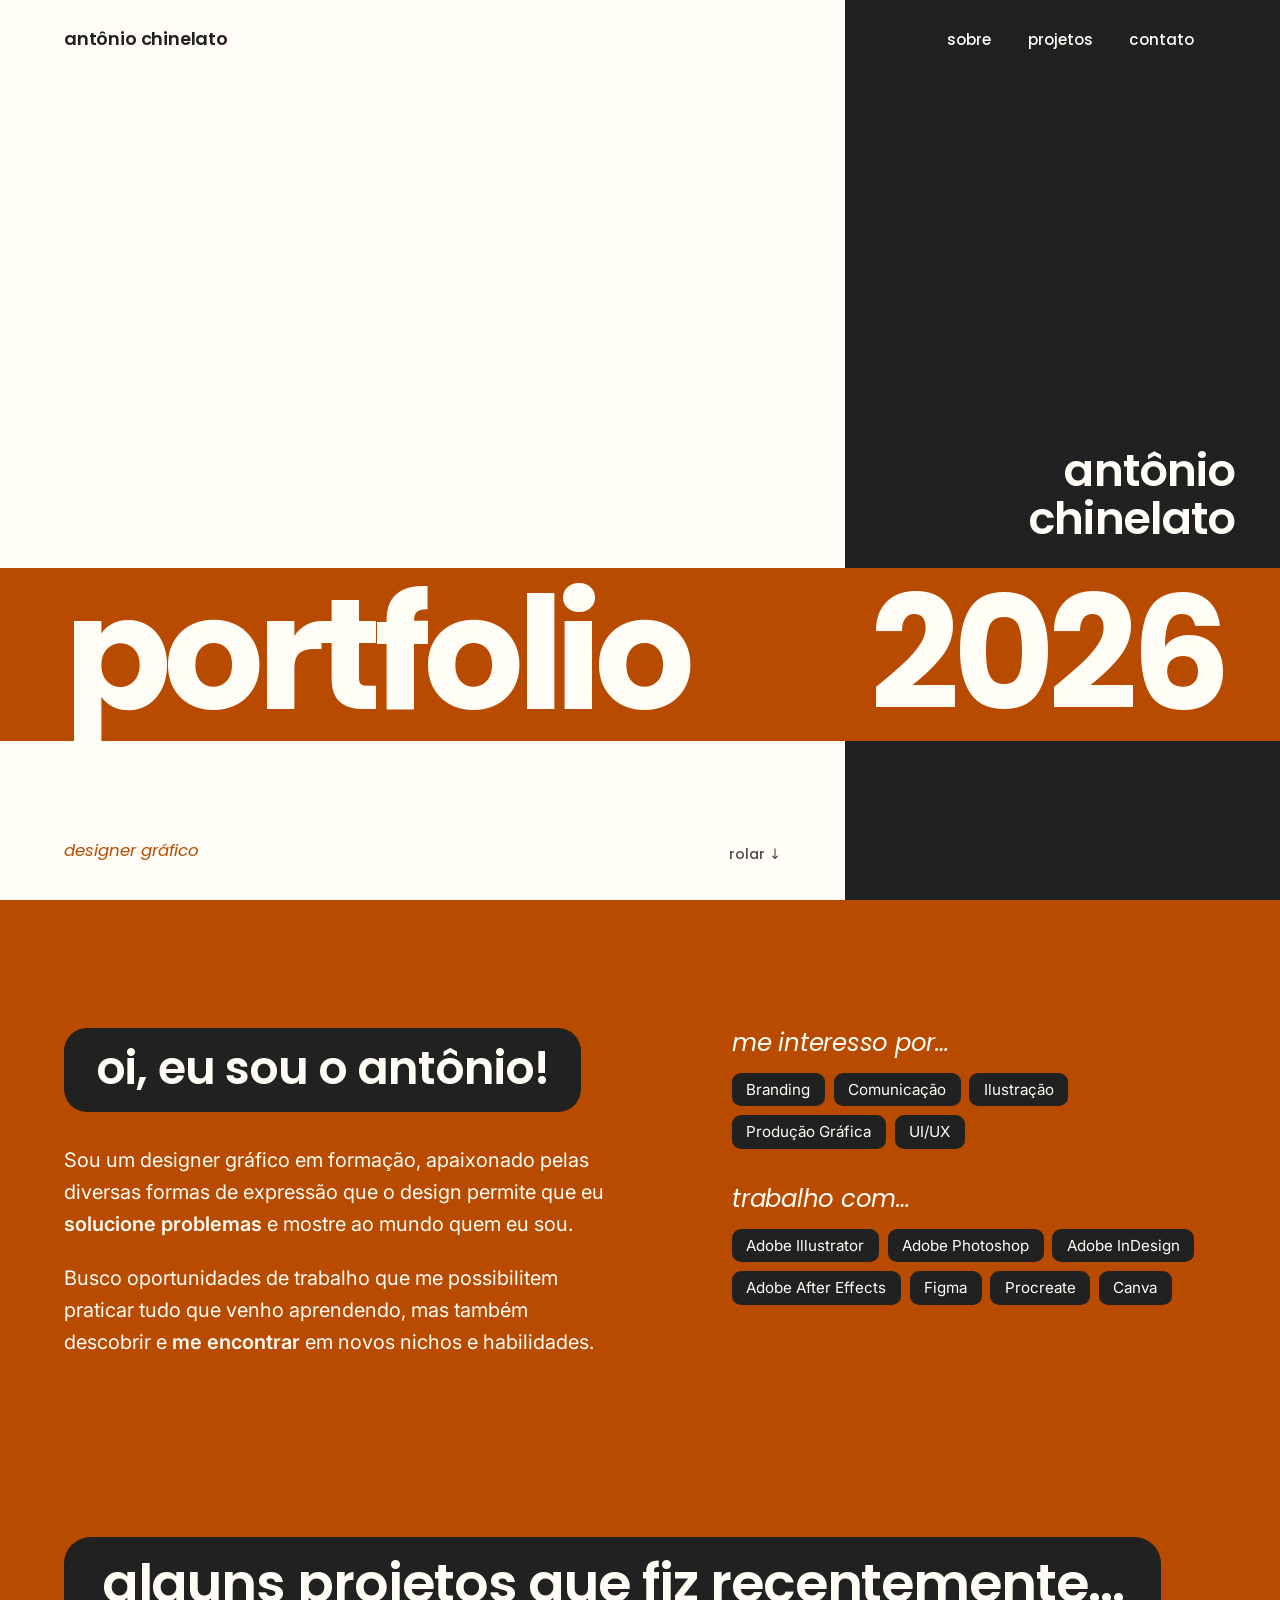
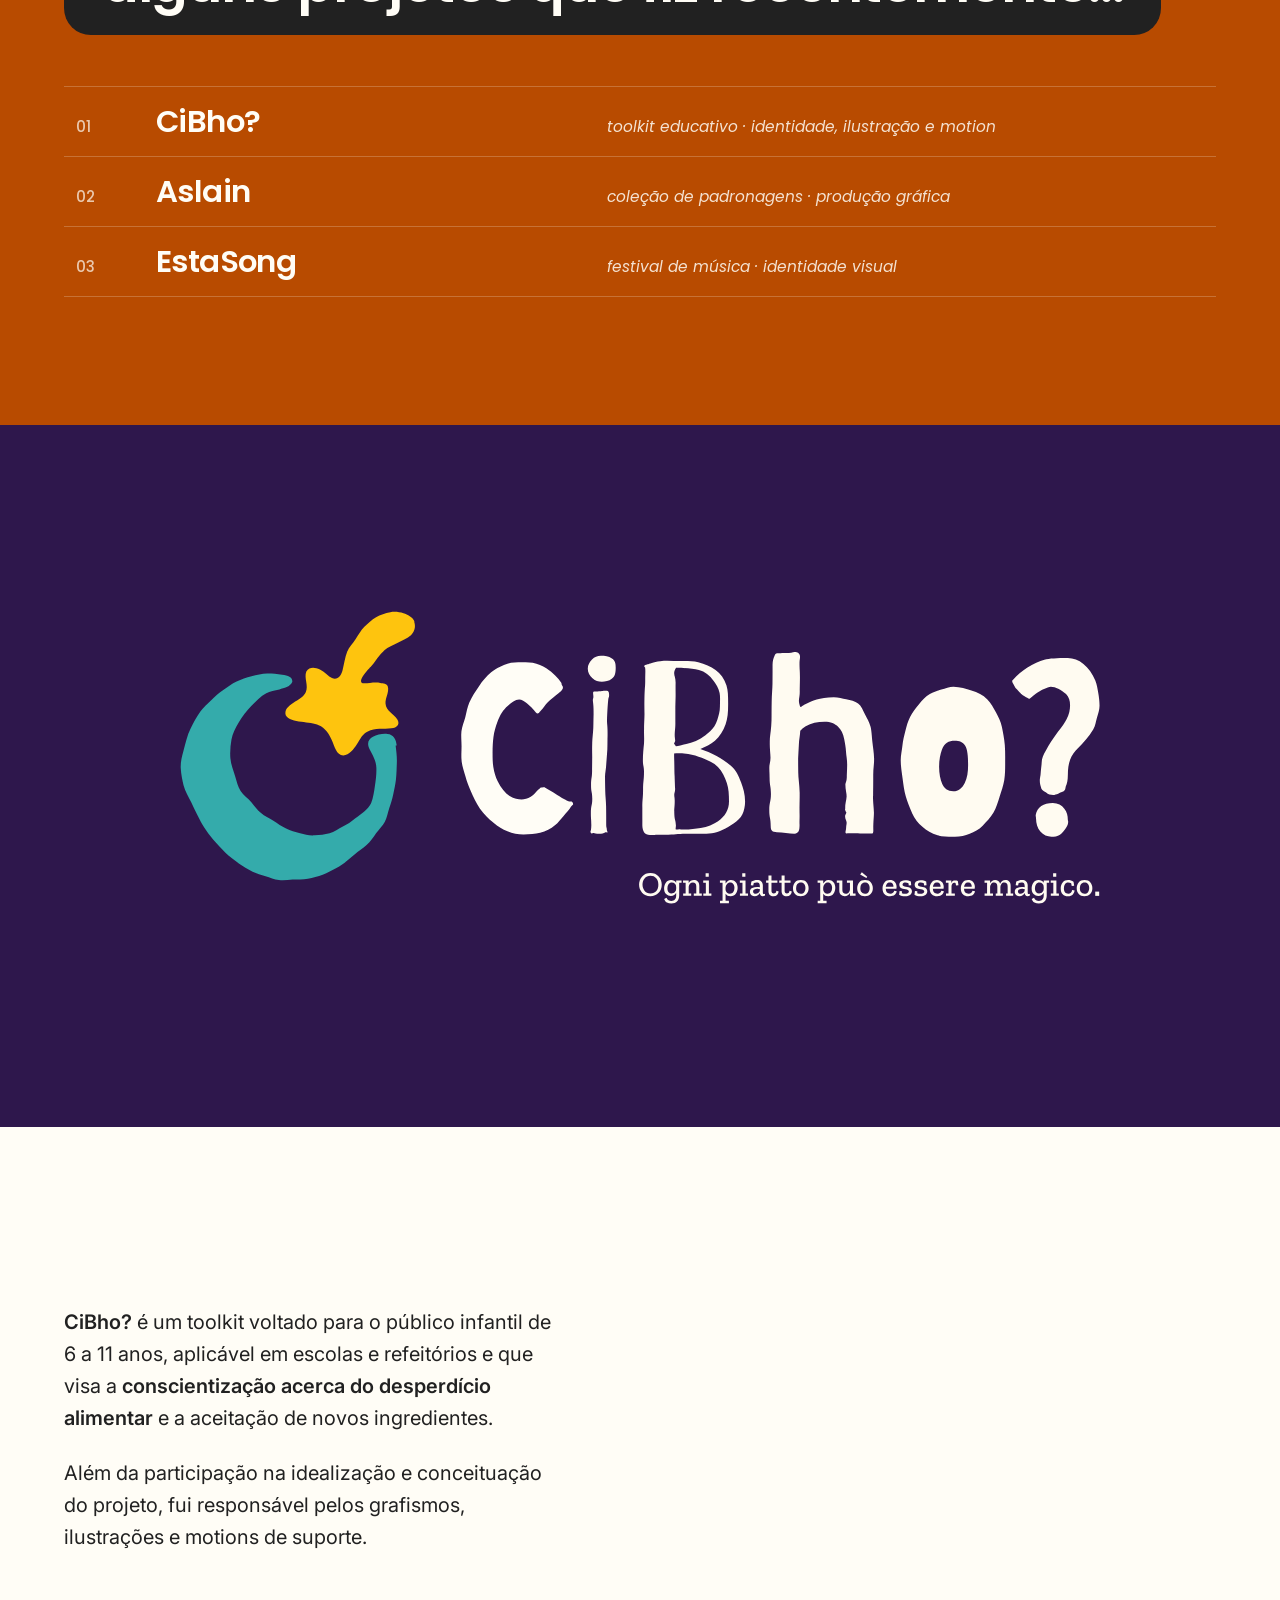
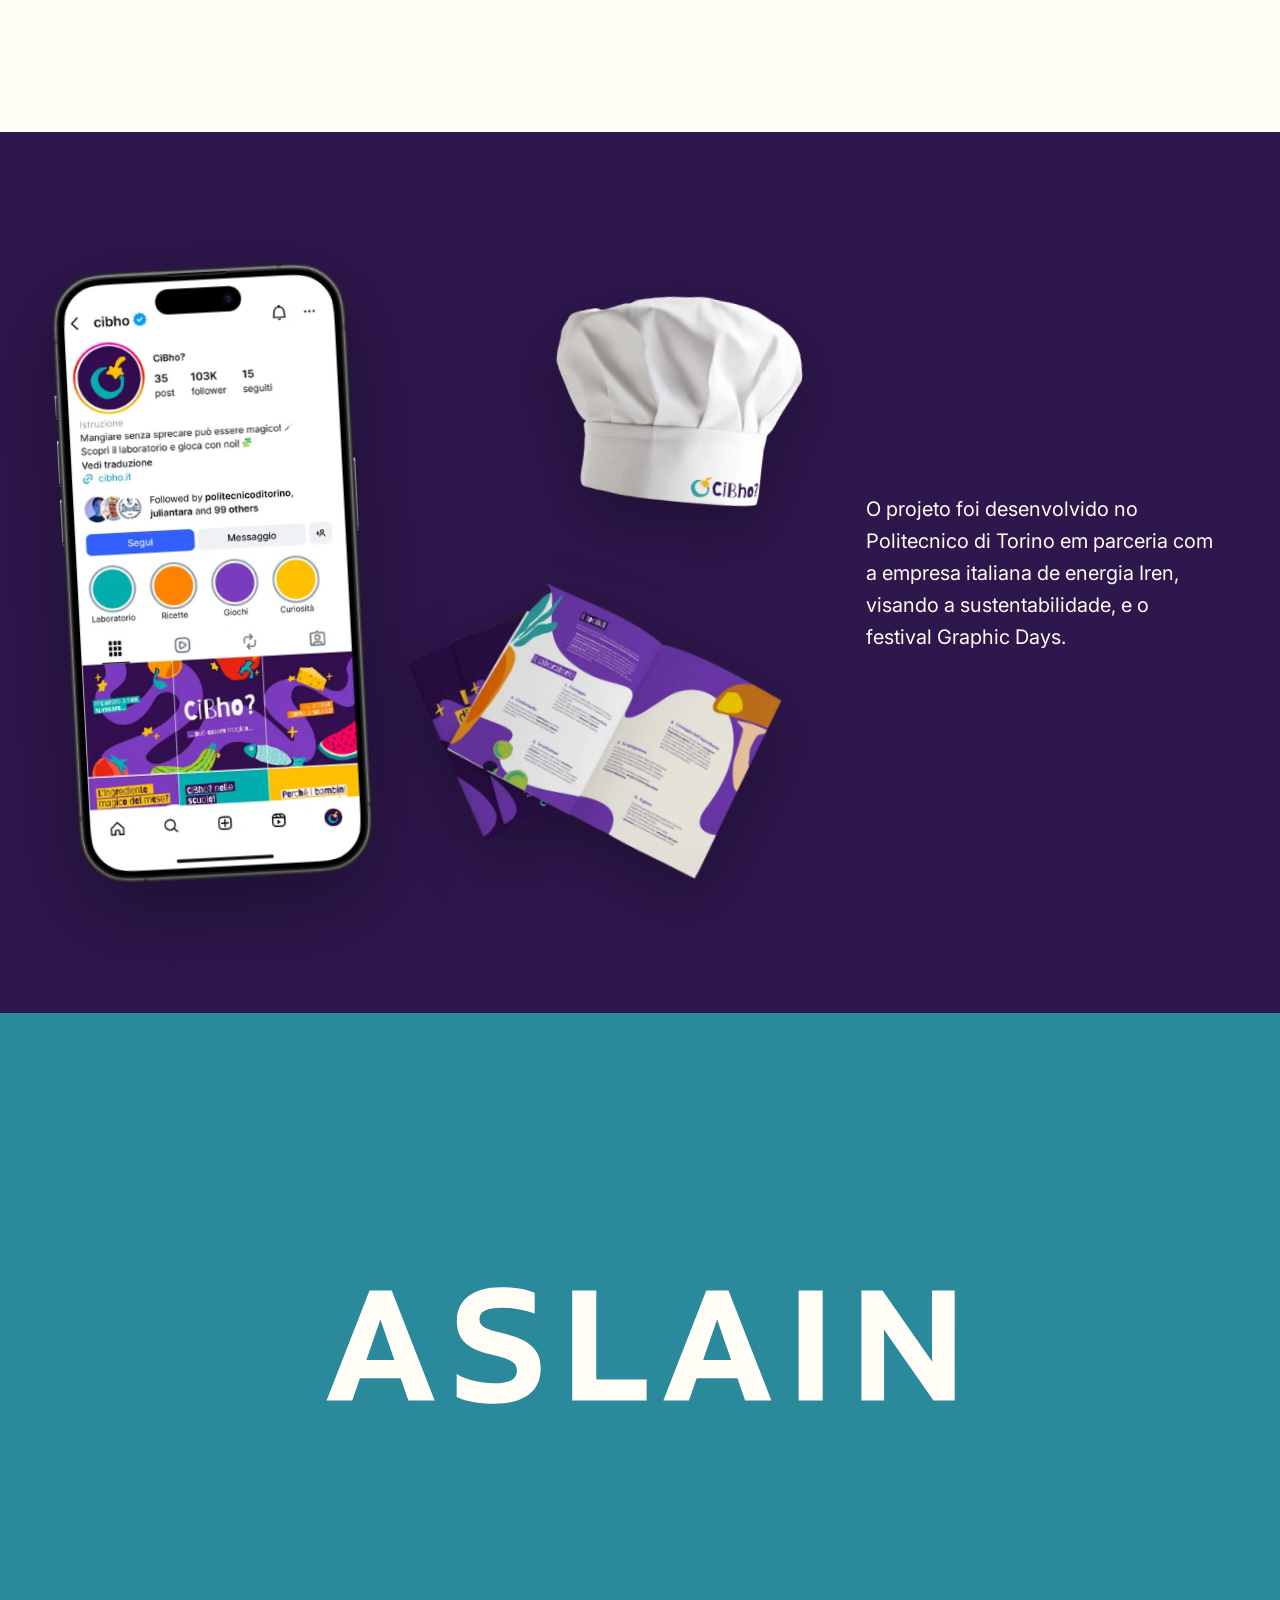
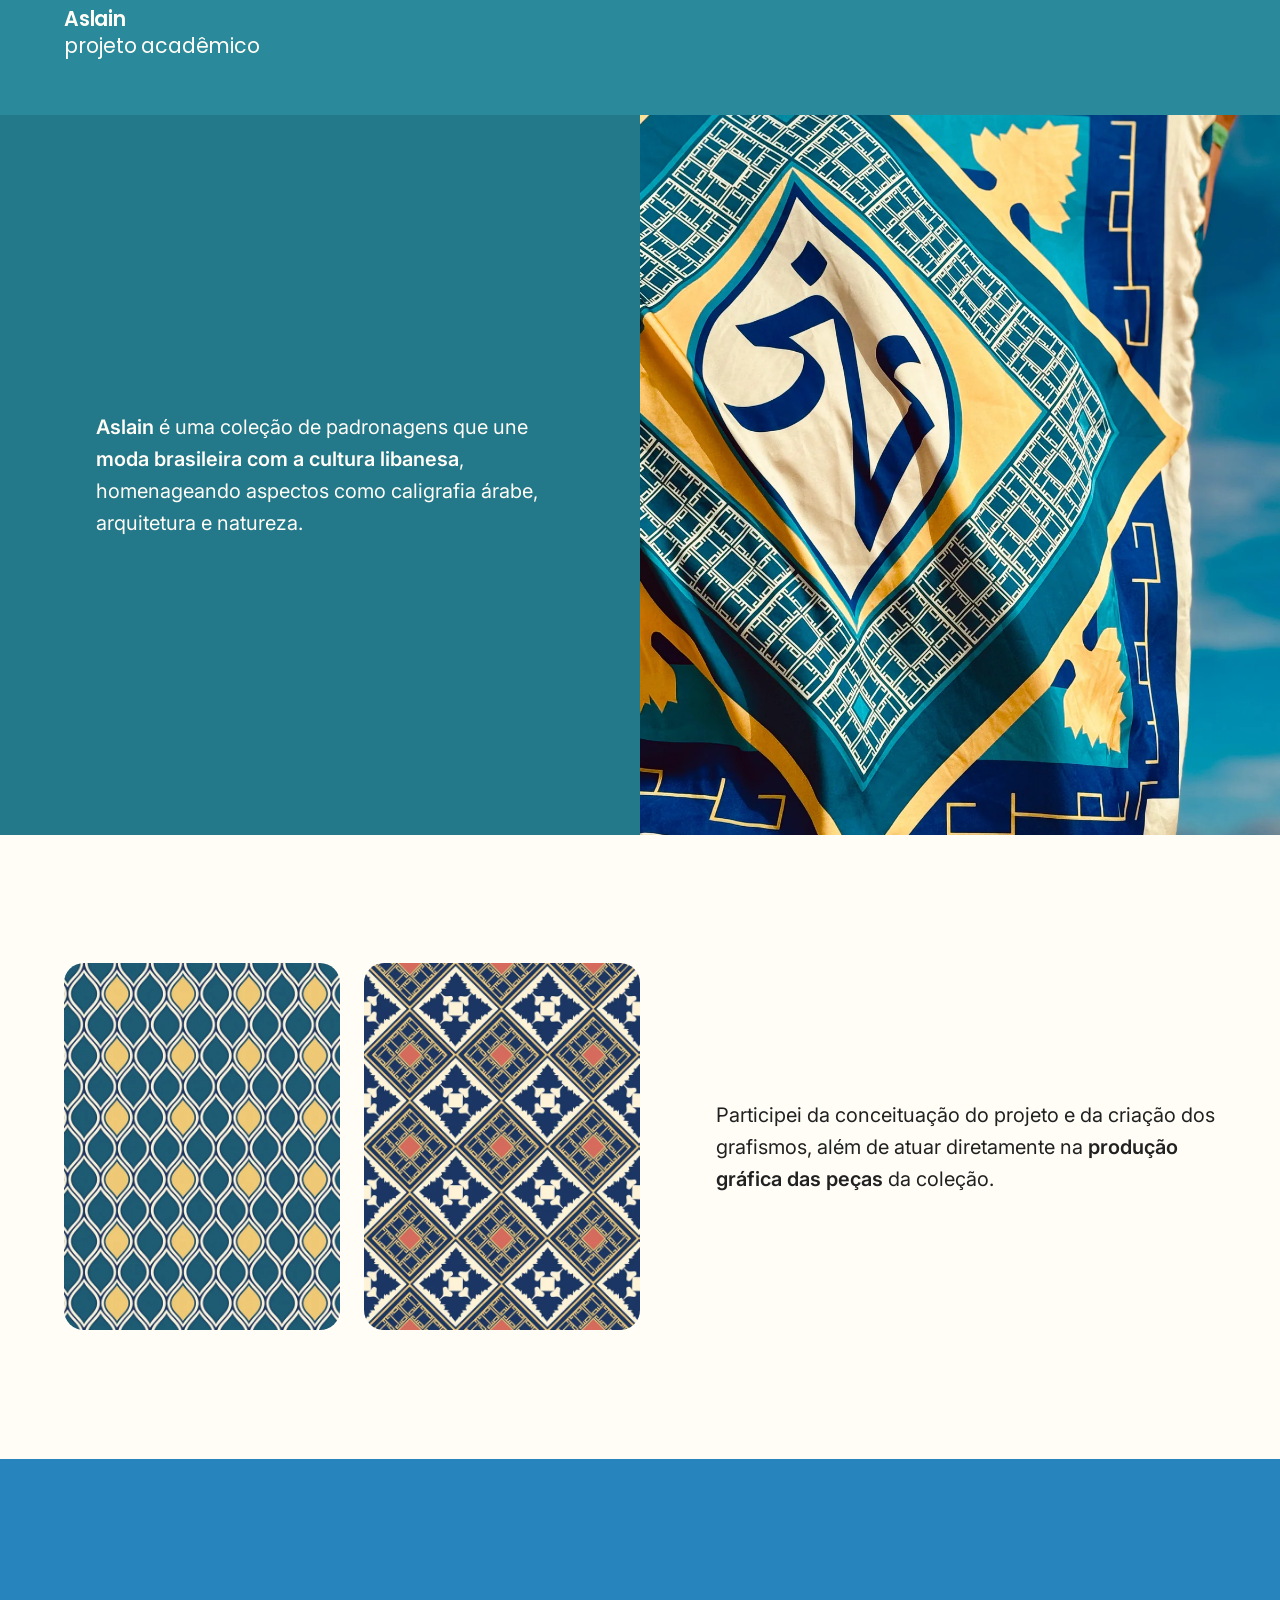
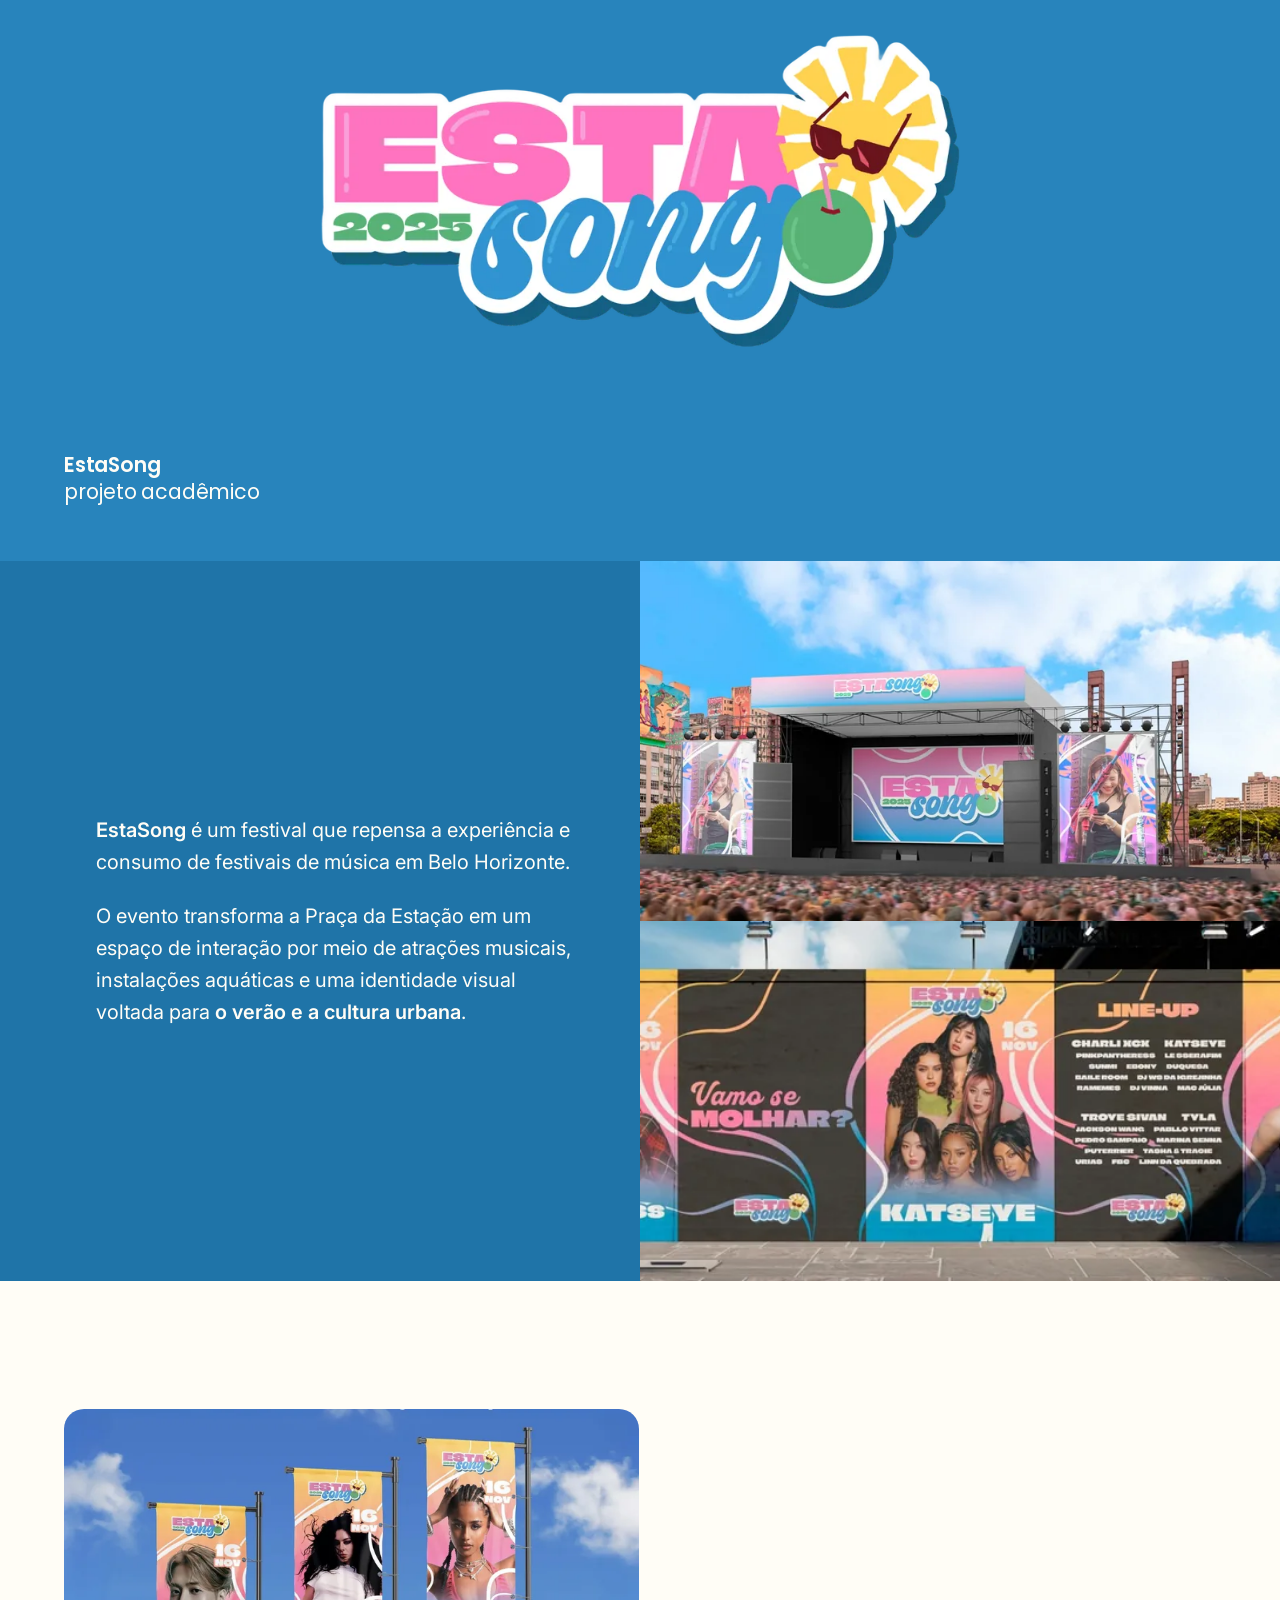
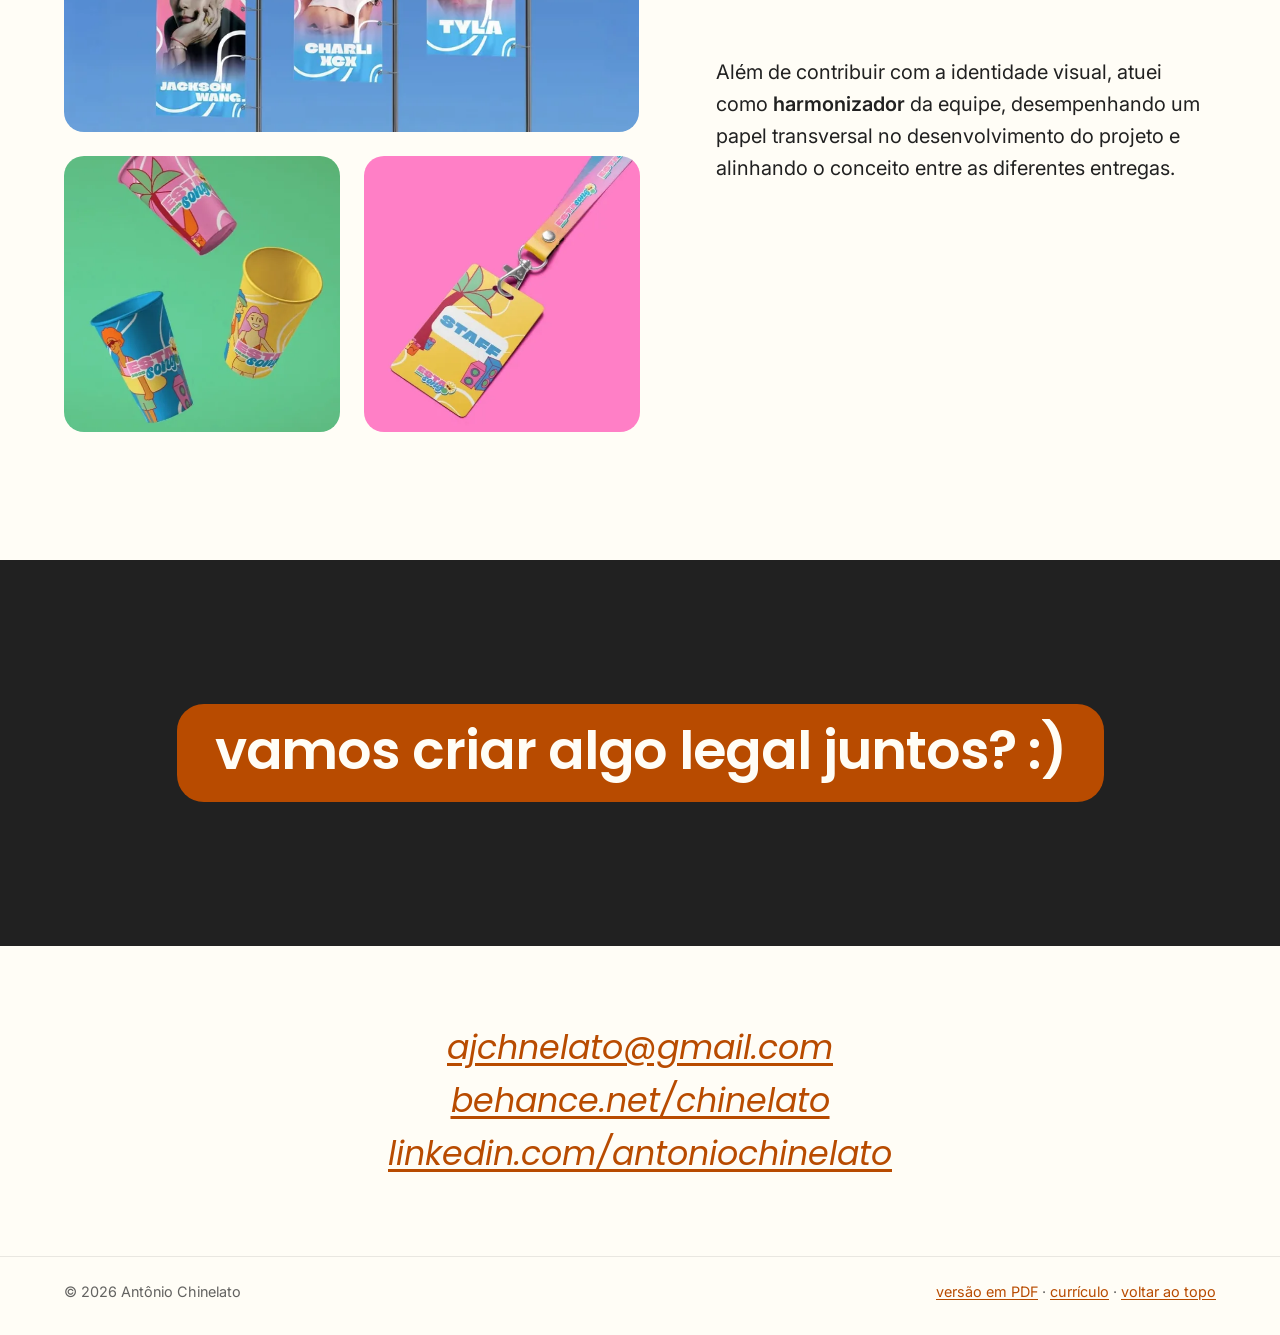
==== commit 665704f0: "Troca roxo por laranja" ====
--- a/index.html
+++ b/index.html
@@ -9,7 +9,7 @@
       content="Portfólio 2026 de Antônio Chinelato, designer gráfico: branding, comunicação, ilustração, produção gráfica e UI/UX. Projetos CiBho?, Aslain e EstaSong."
     />
     <meta name="author" content="Antônio Chinelato" />
-    <meta name="theme-color" content="#513fac" />
+    <meta name="theme-color" content="#b84b00" />
     <link rel="canonical" href="https://chinelato.com/" />
 
     <meta property="og:type" content="website" />
--- a/css/style.css
+++ b/css/style.css
@@ -5,7 +5,7 @@
 
 :root {
   --cream: #fffdf6;
-  --purple: #513fac;
+  --purple: #b84b00;
   --ink: #212121;
 
   --cibho: #2e174c;
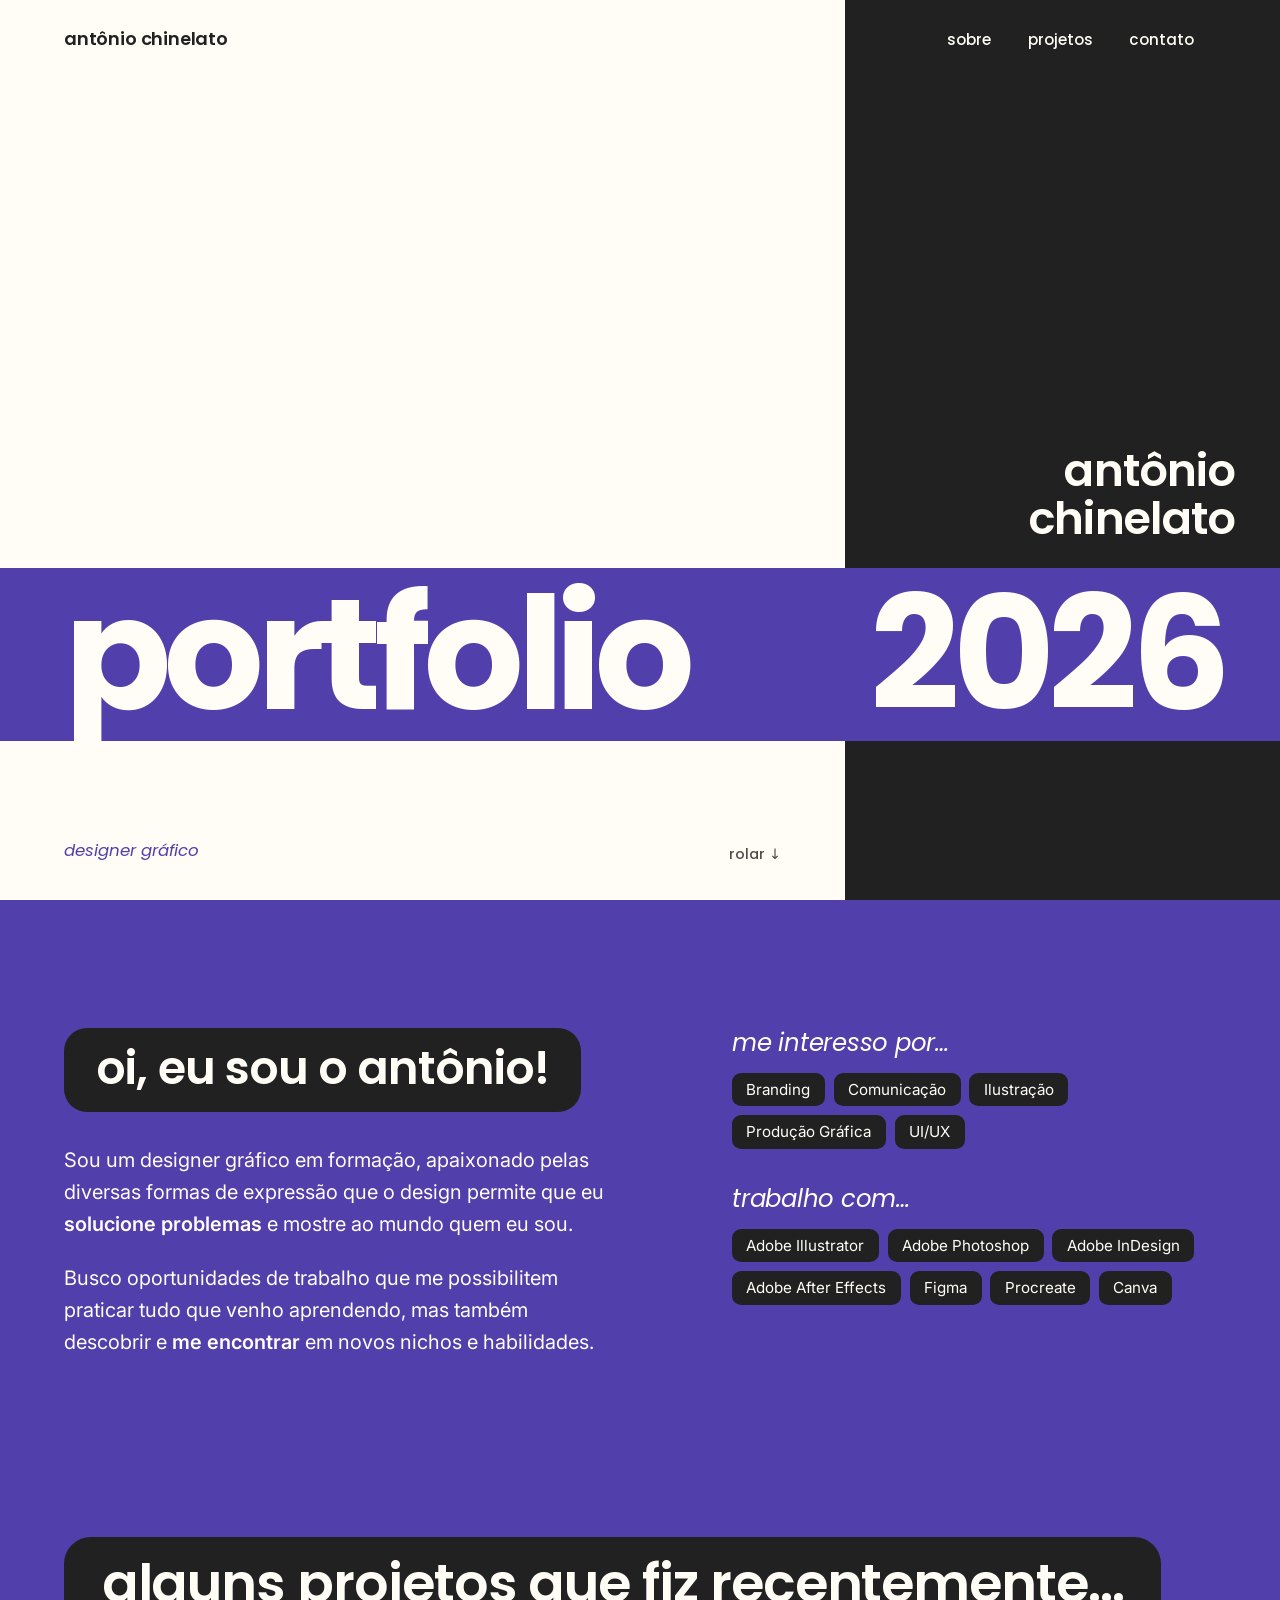
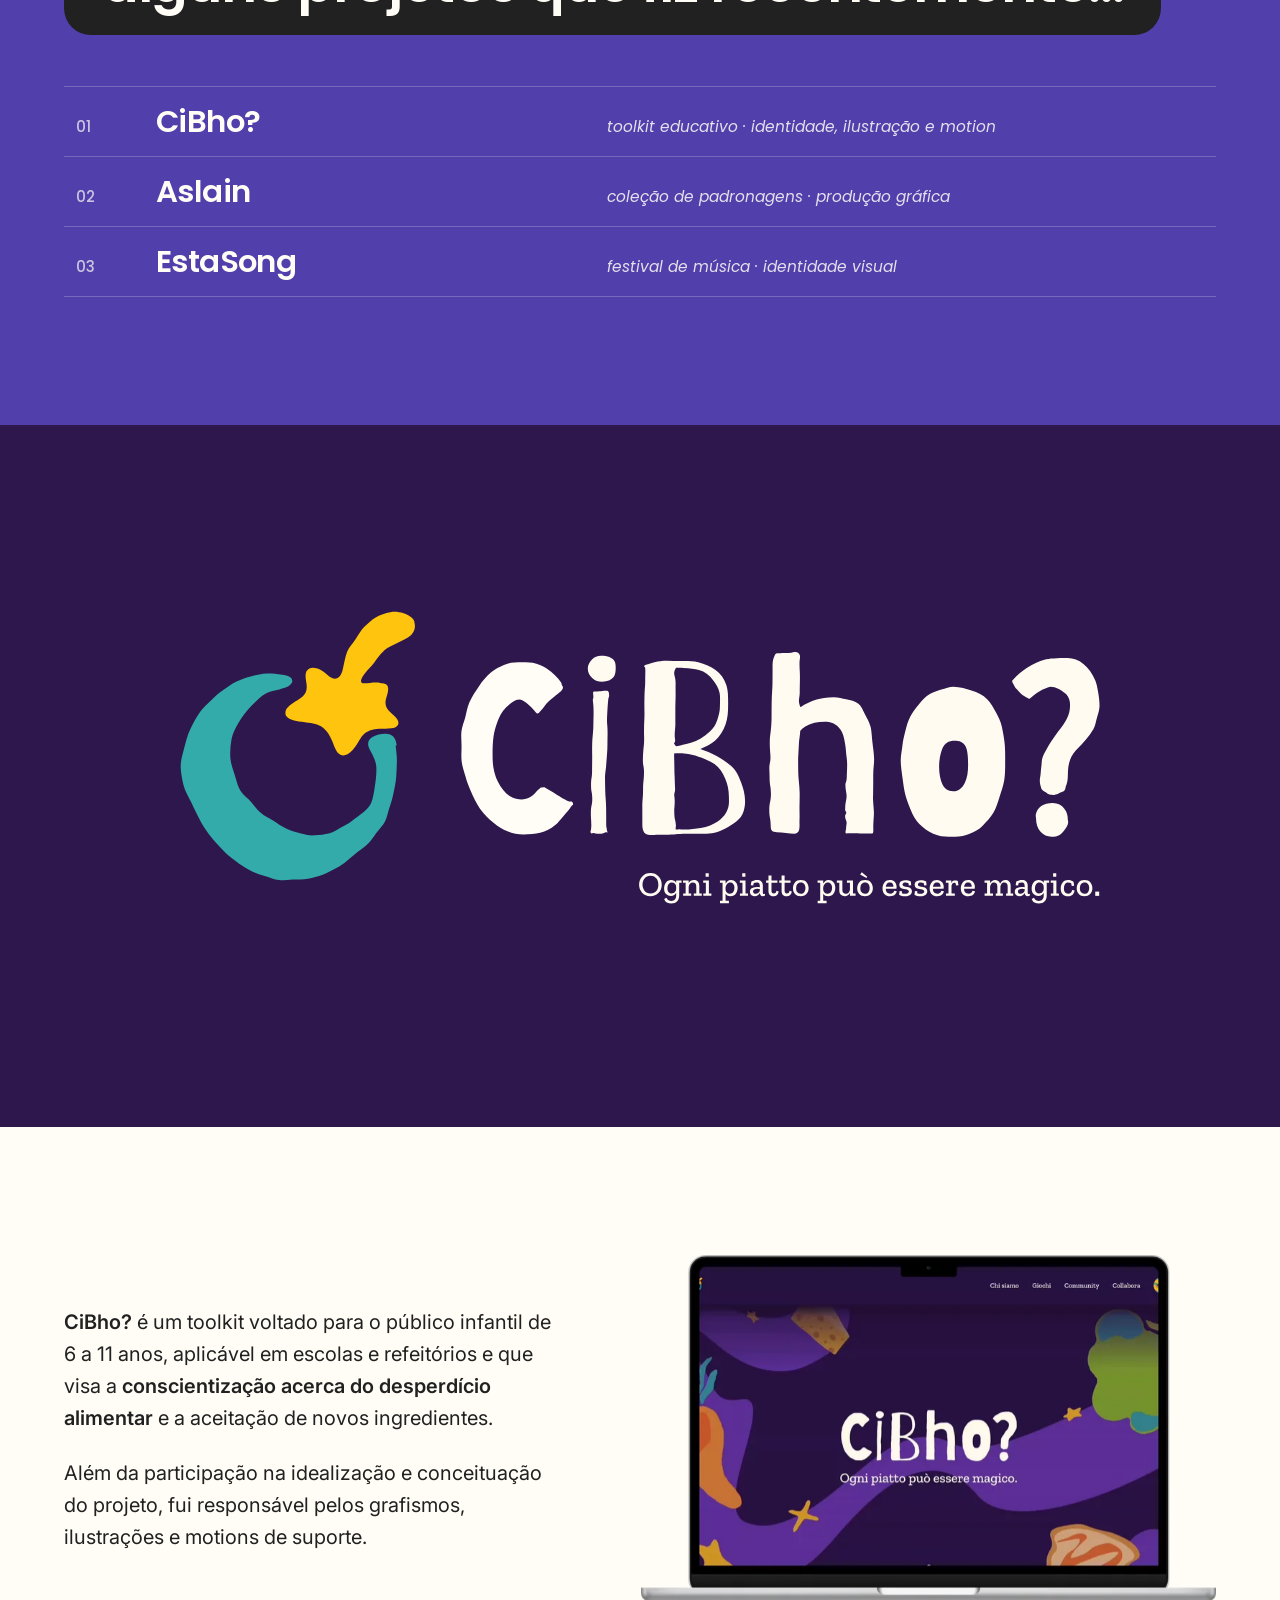
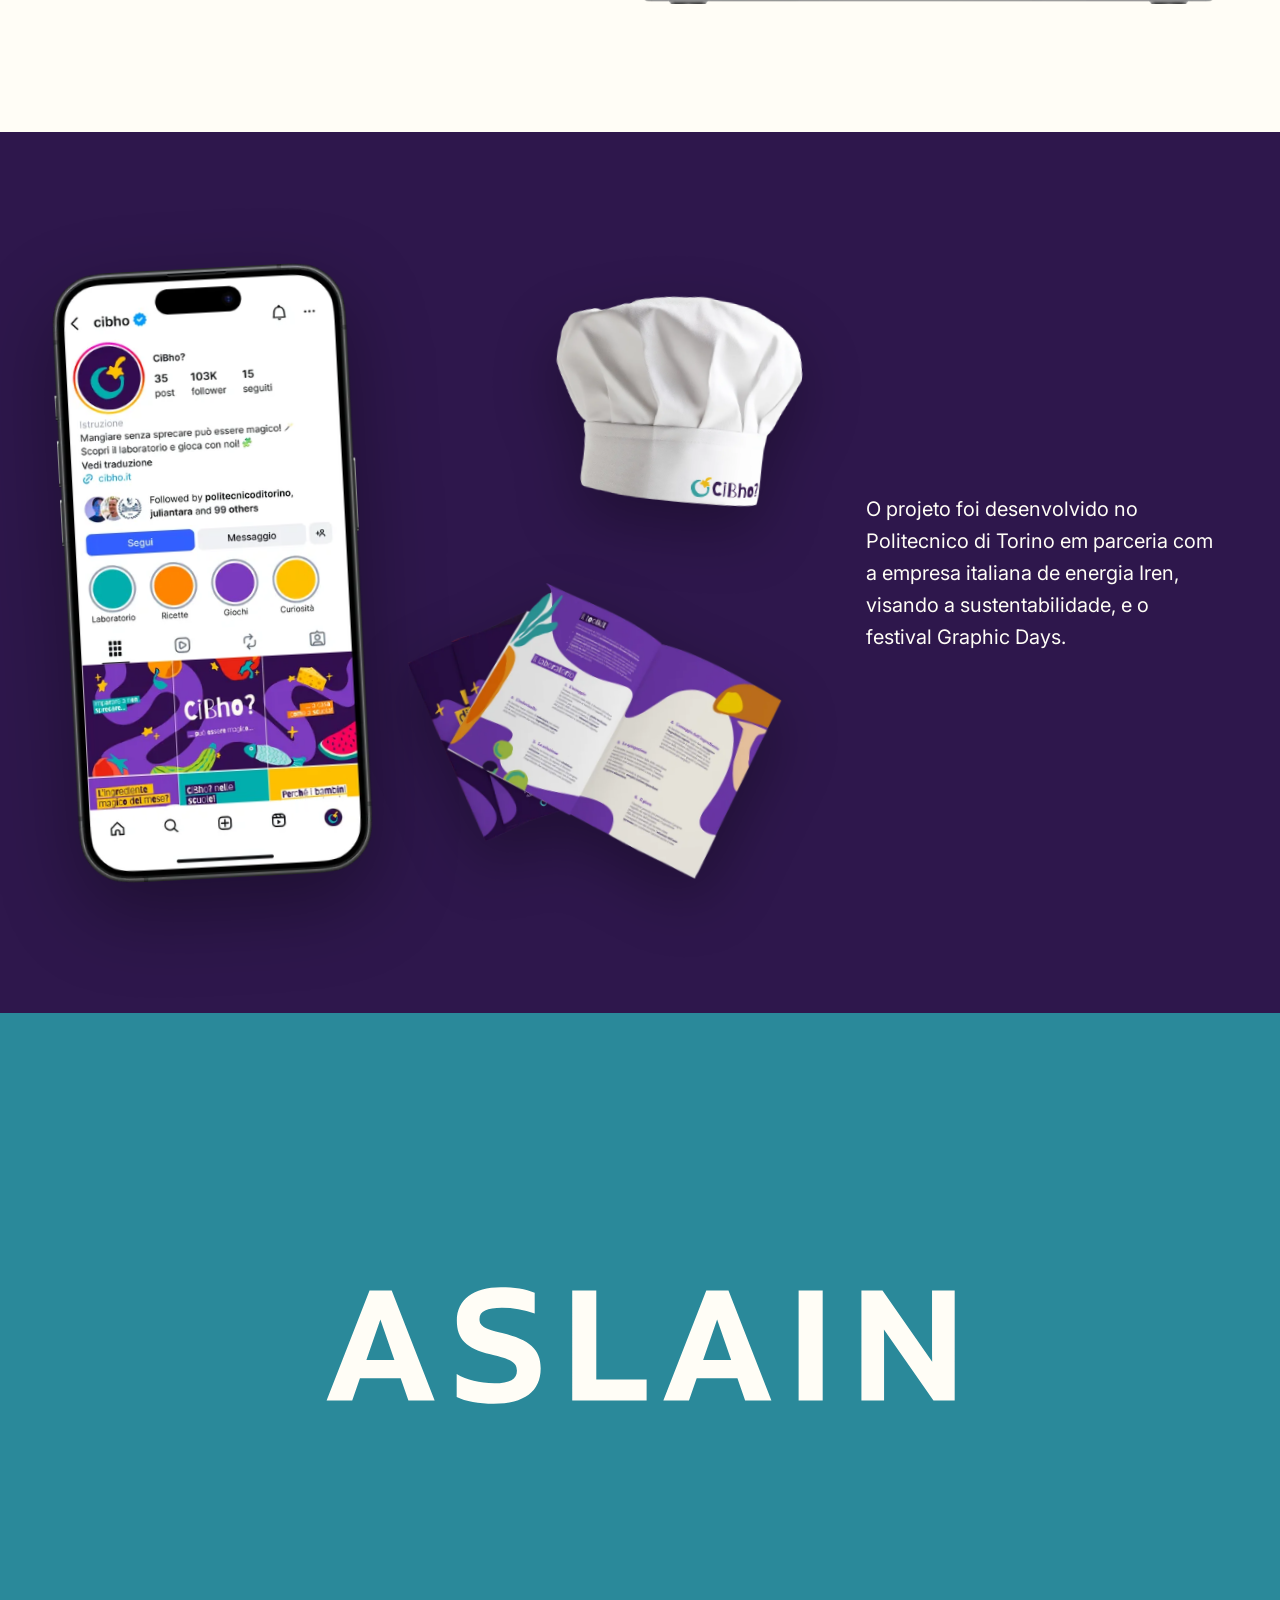
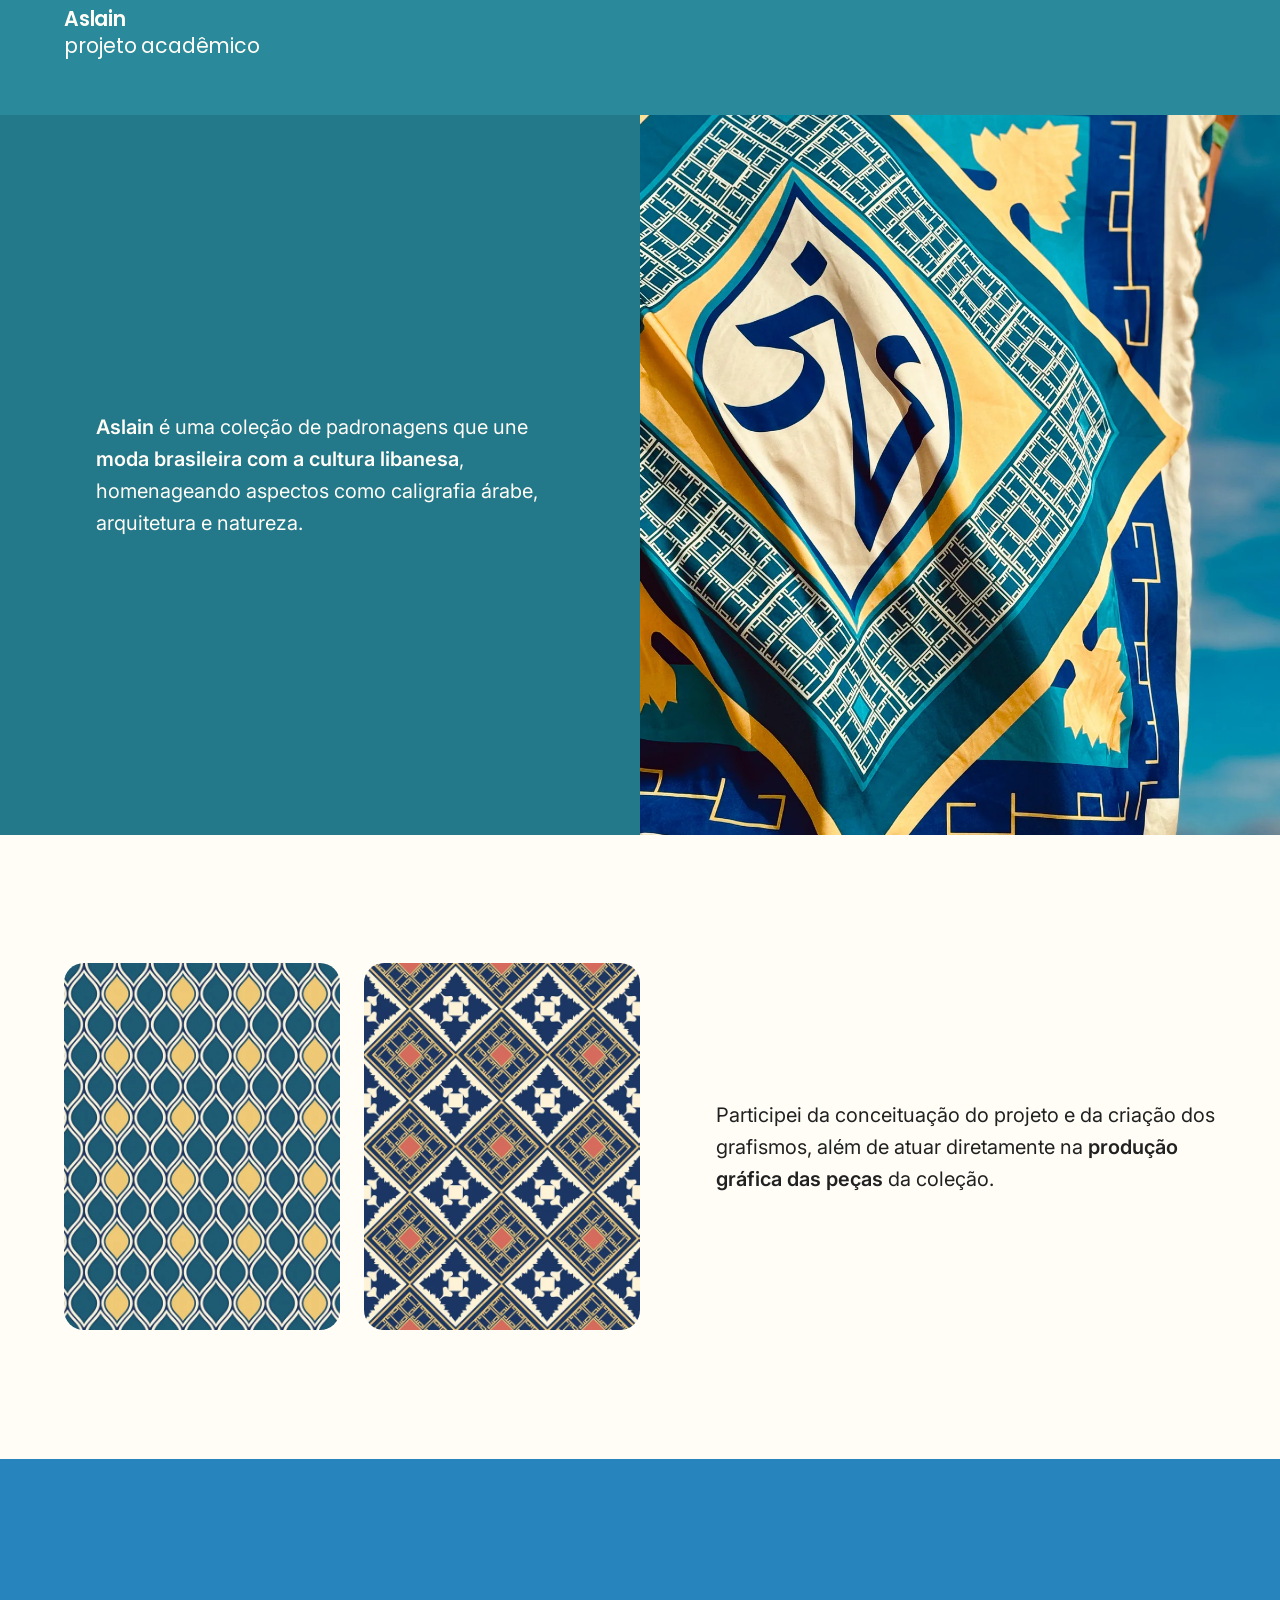
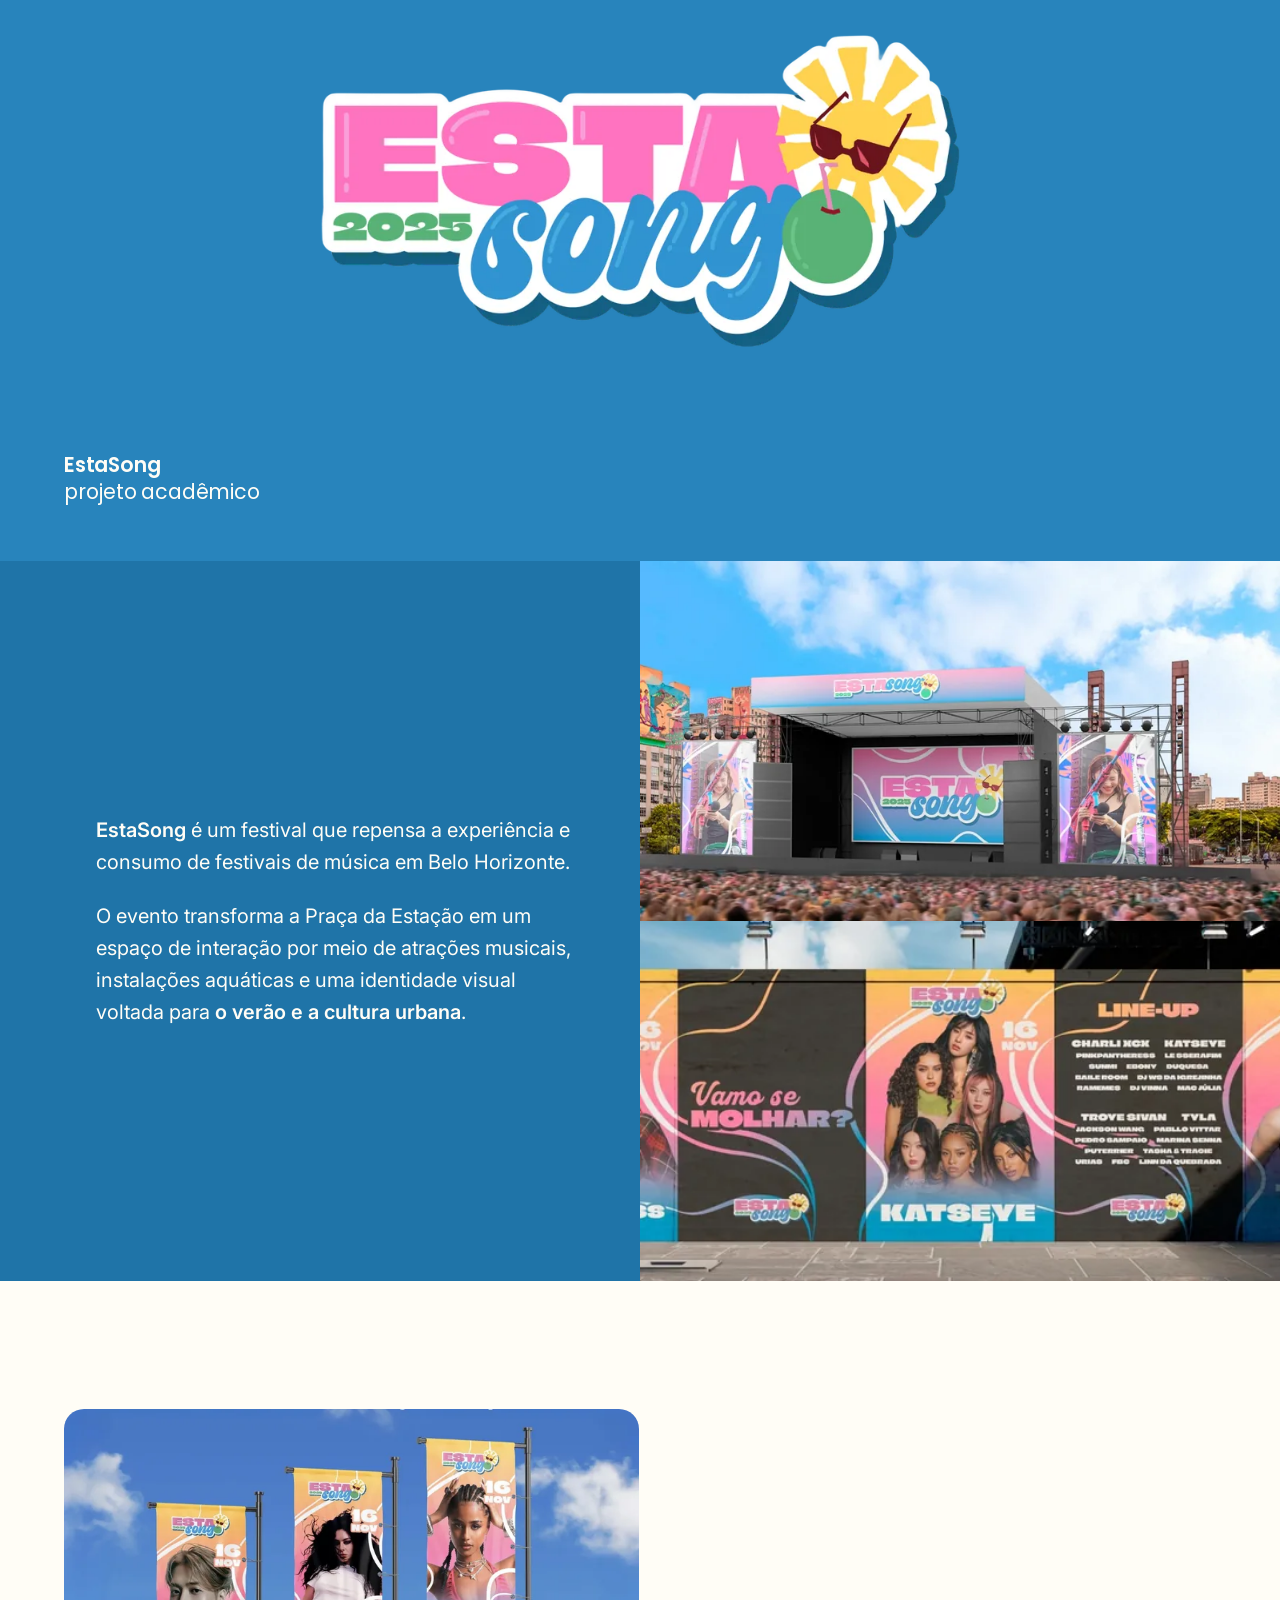
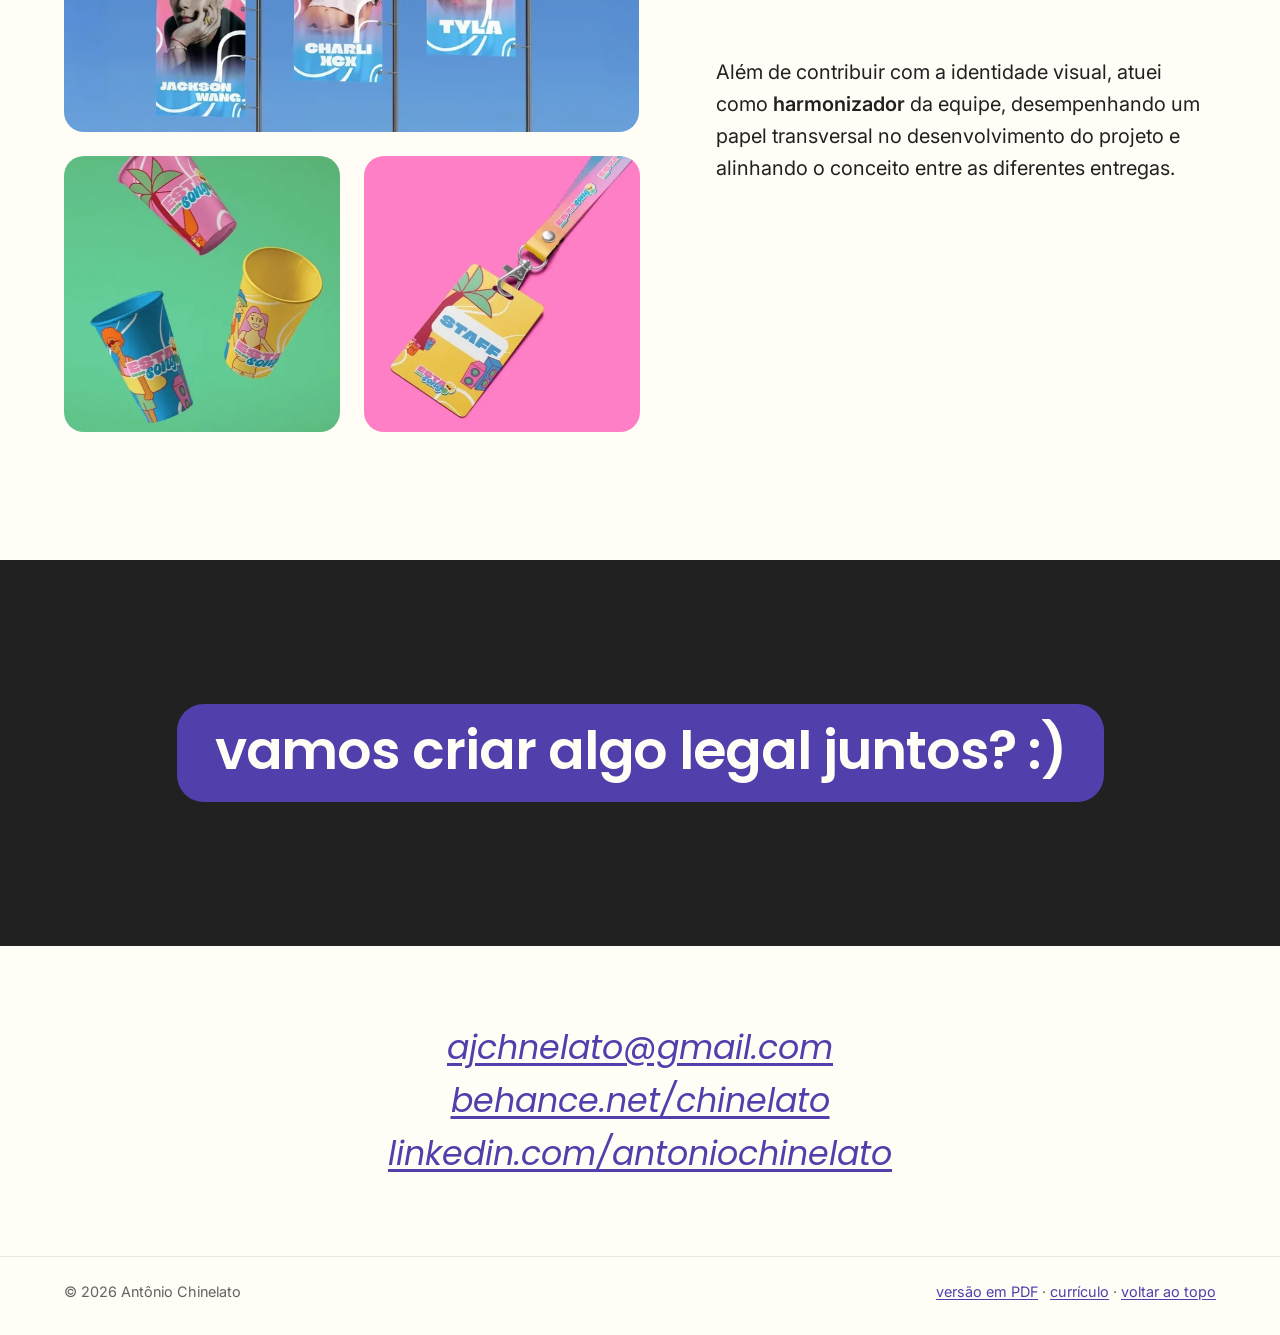
==== commit f18479e9: "Restaura roxo original" ====
--- a/index.html
+++ b/index.html
@@ -9,7 +9,7 @@
       content="Portfólio 2026 de Antônio Chinelato, designer gráfico: branding, comunicação, ilustração, produção gráfica e UI/UX. Projetos CiBho?, Aslain e EstaSong."
     />
     <meta name="author" content="Antônio Chinelato" />
-    <meta name="theme-color" content="#b84b00" />
+    <meta name="theme-color" content="#513fac" />
     <link rel="canonical" href="https://chinelato.com/" />
 
     <meta property="og:type" content="website" />
--- a/css/style.css
+++ b/css/style.css
@@ -5,7 +5,7 @@
 
 :root {
   --cream: #fffdf6;
-  --purple: #b84b00;
+  --purple: #513fac;
   --ink: #212121;
 
   --cibho: #2e174c;
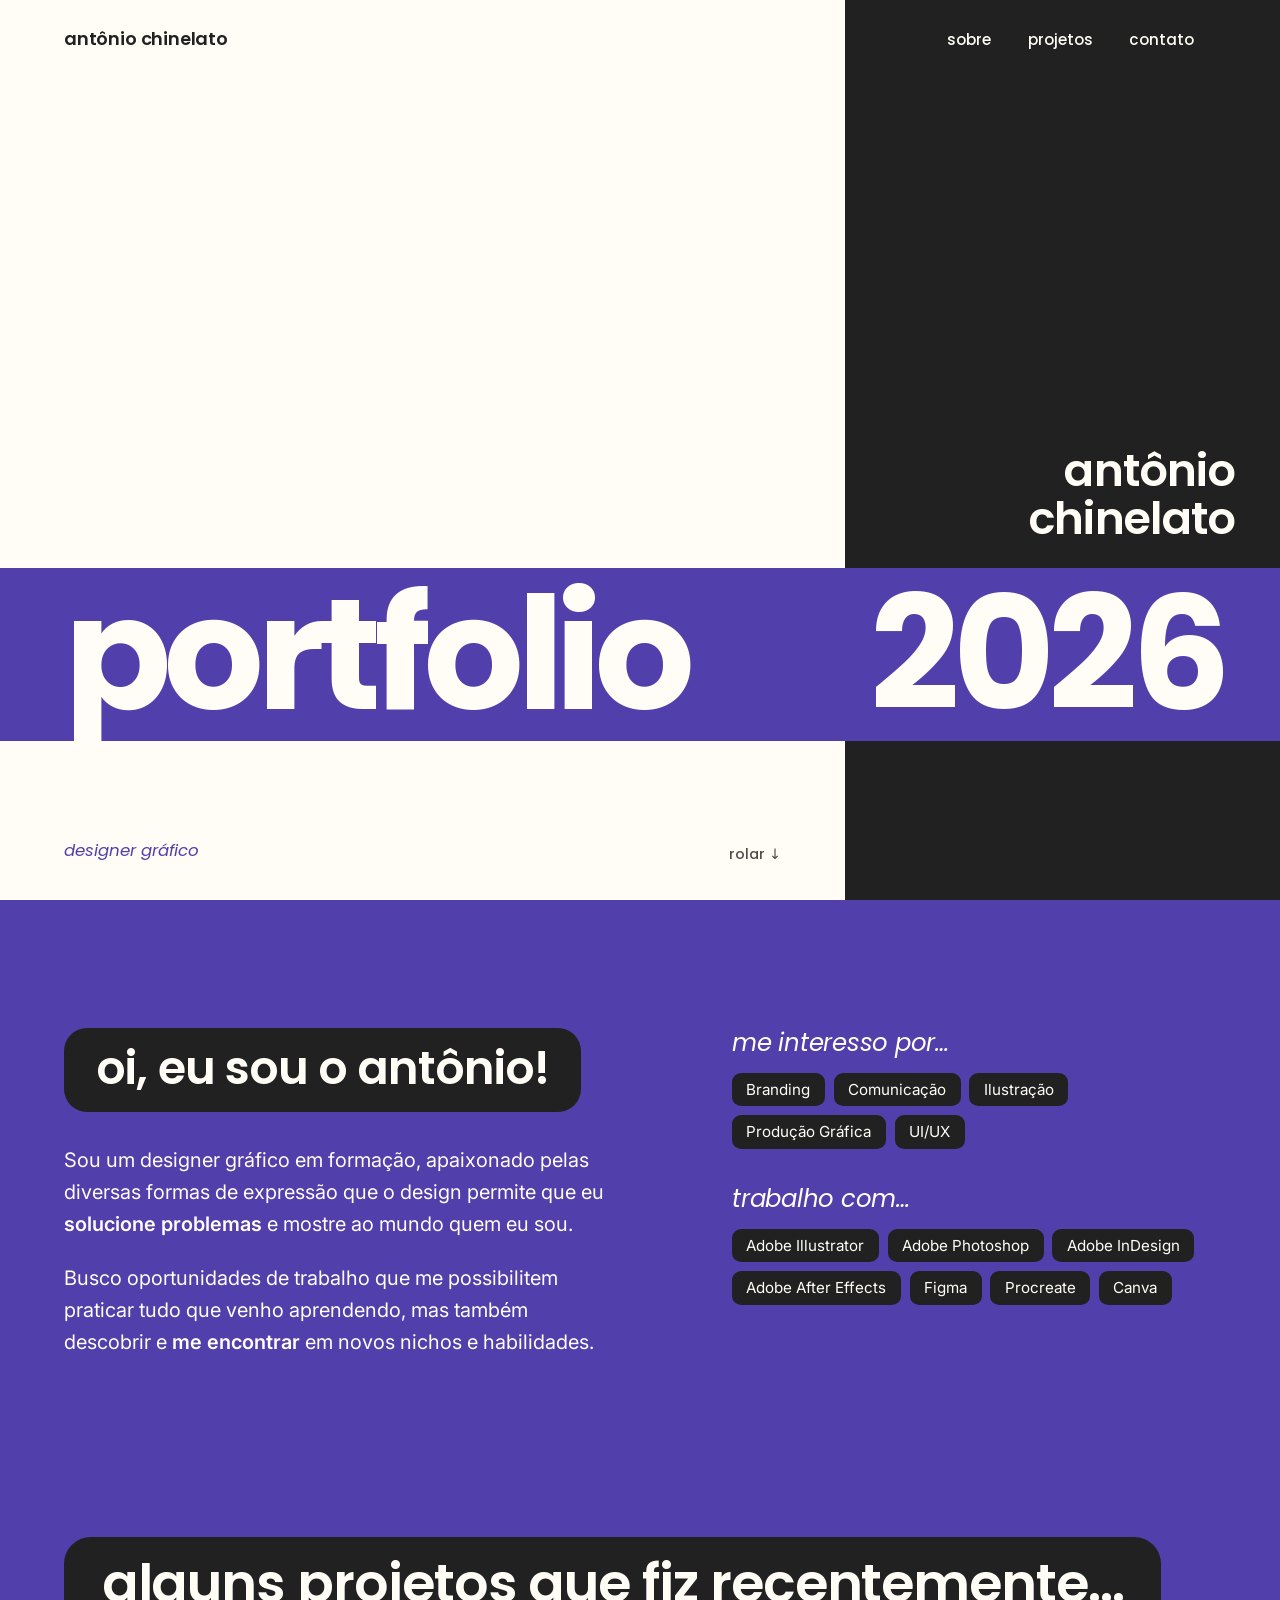
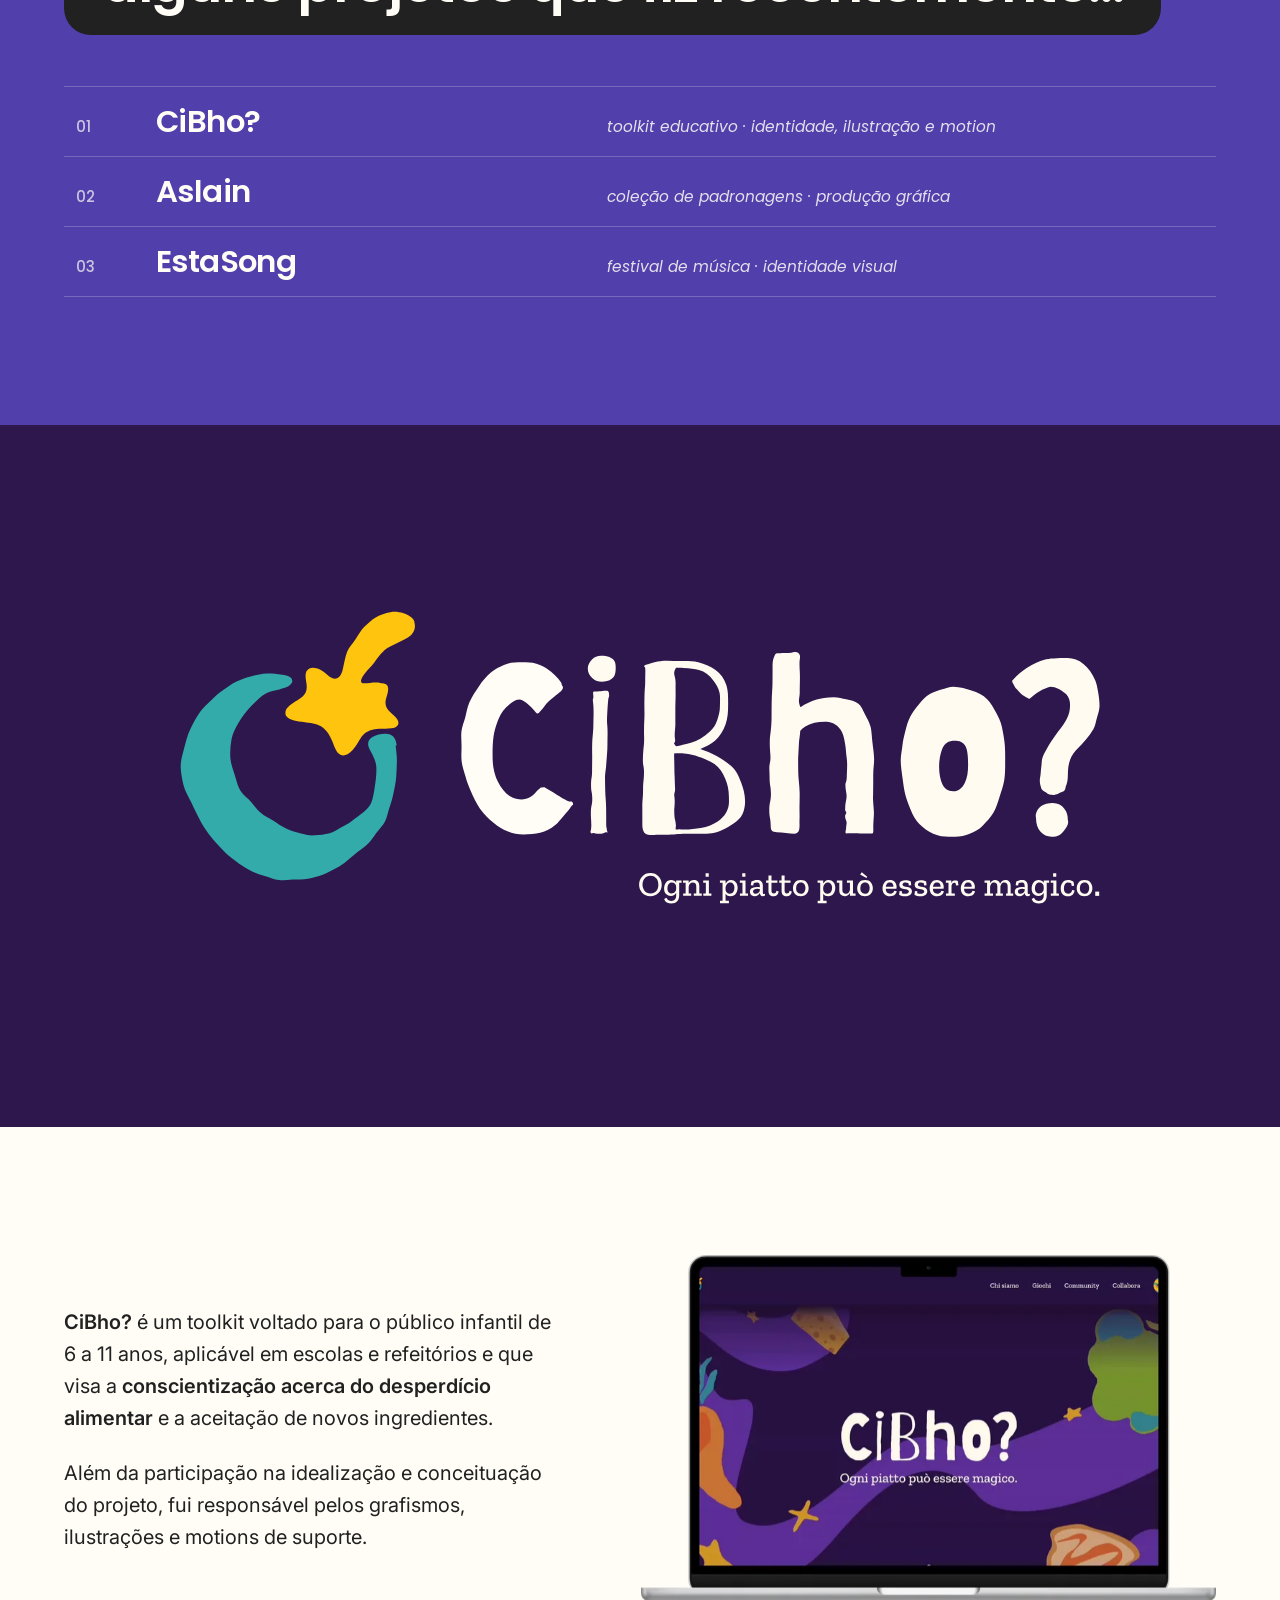
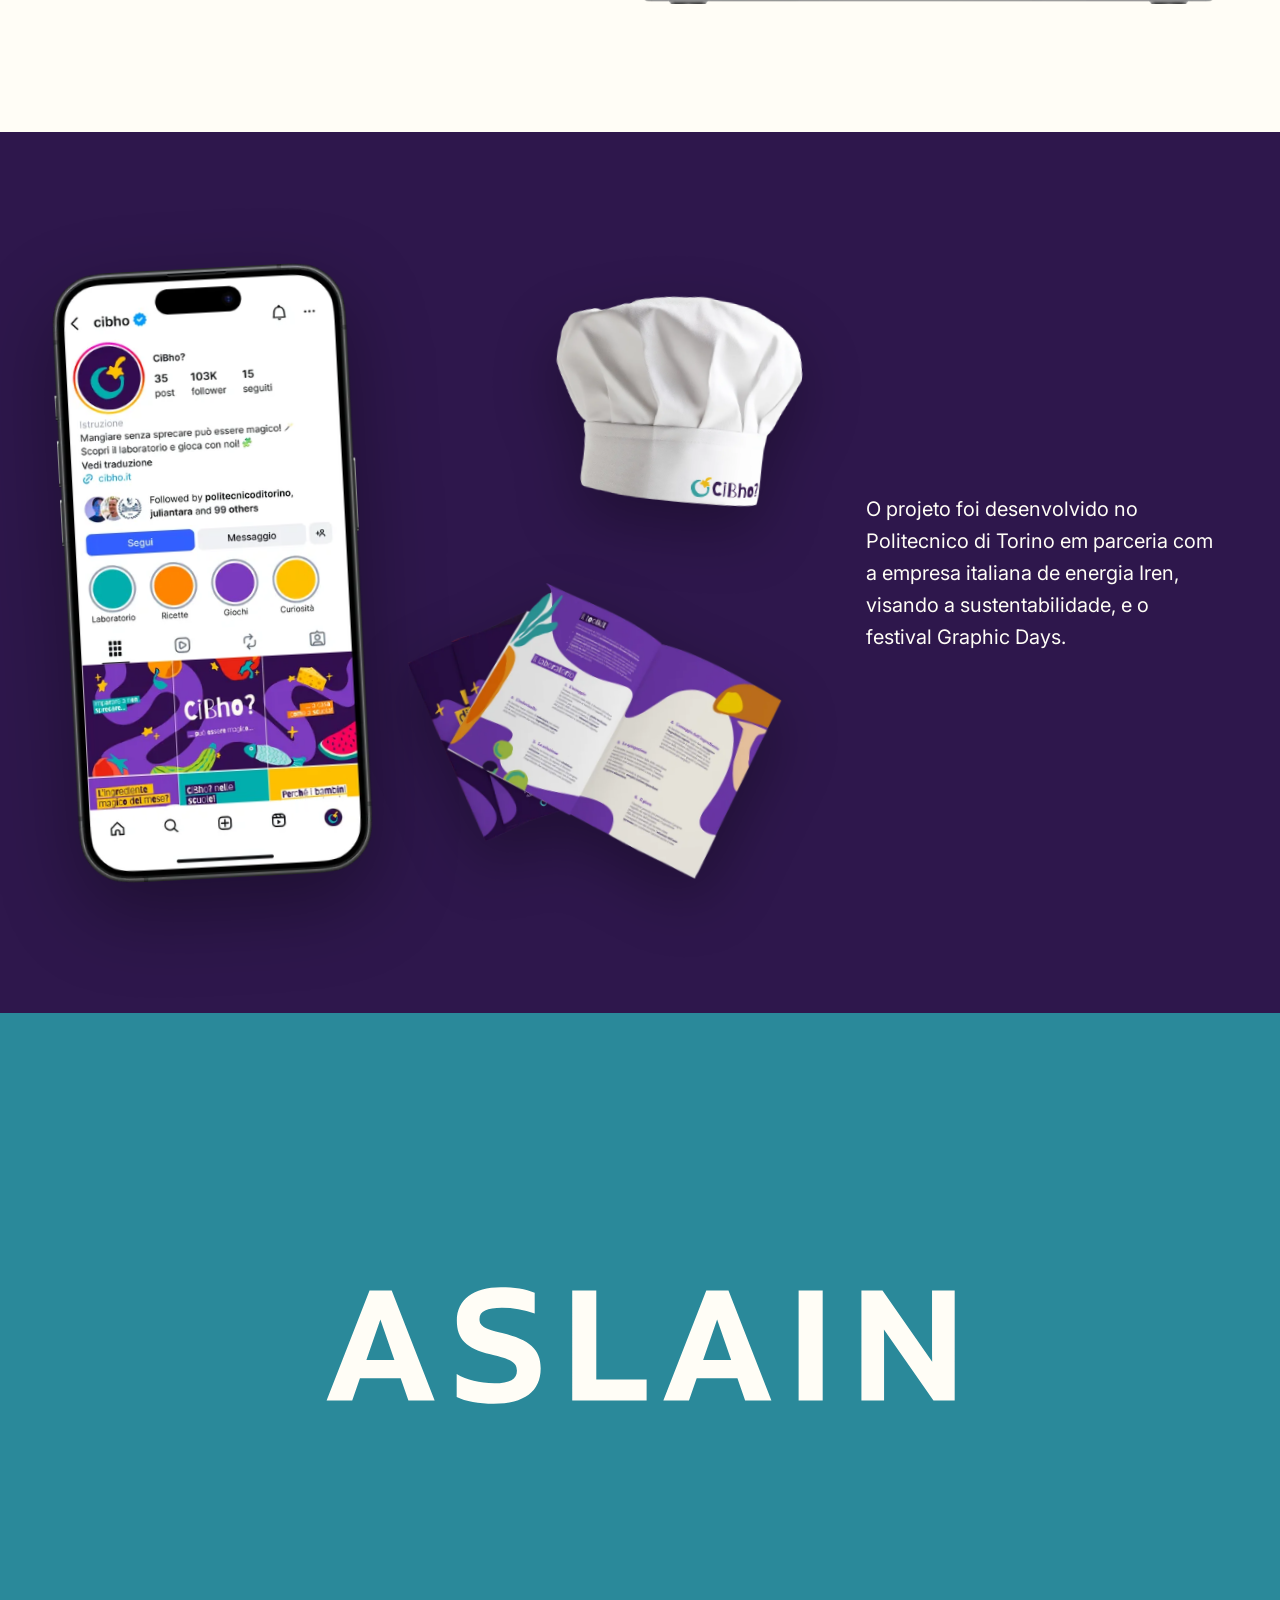
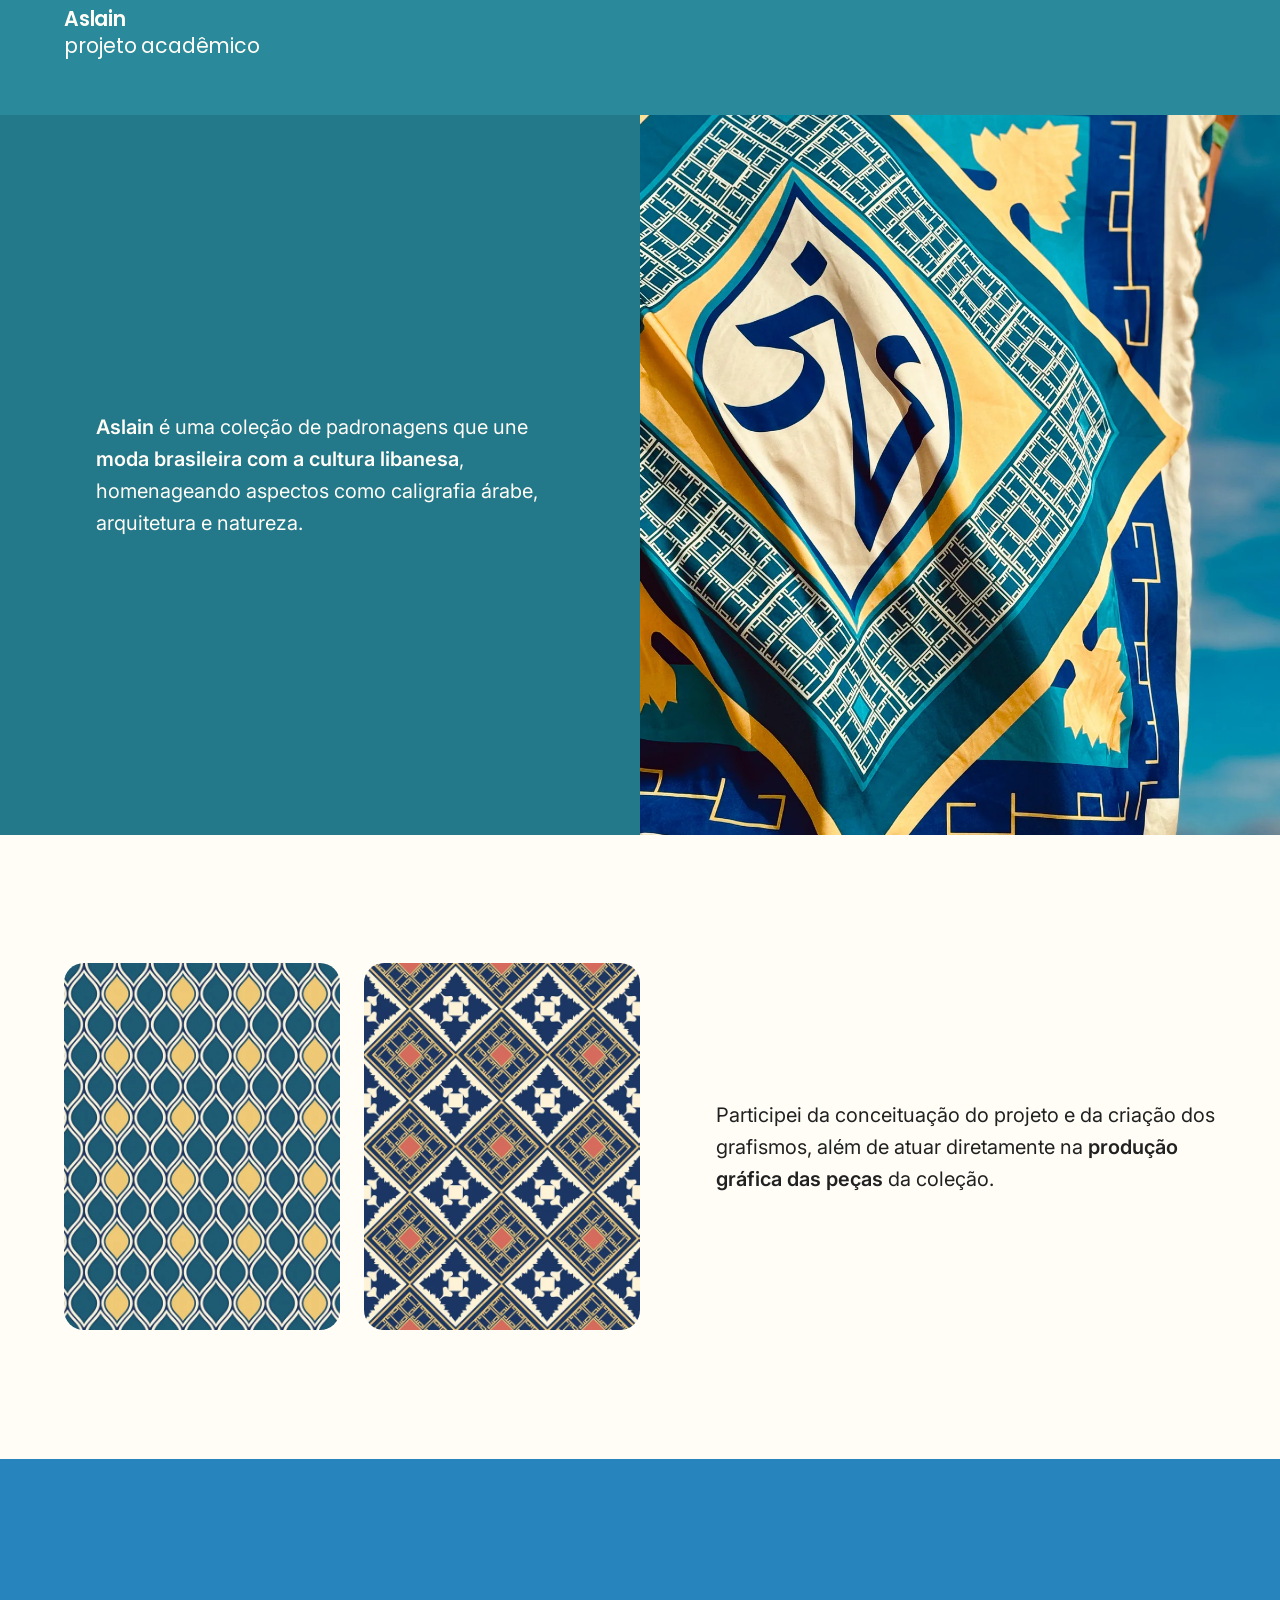
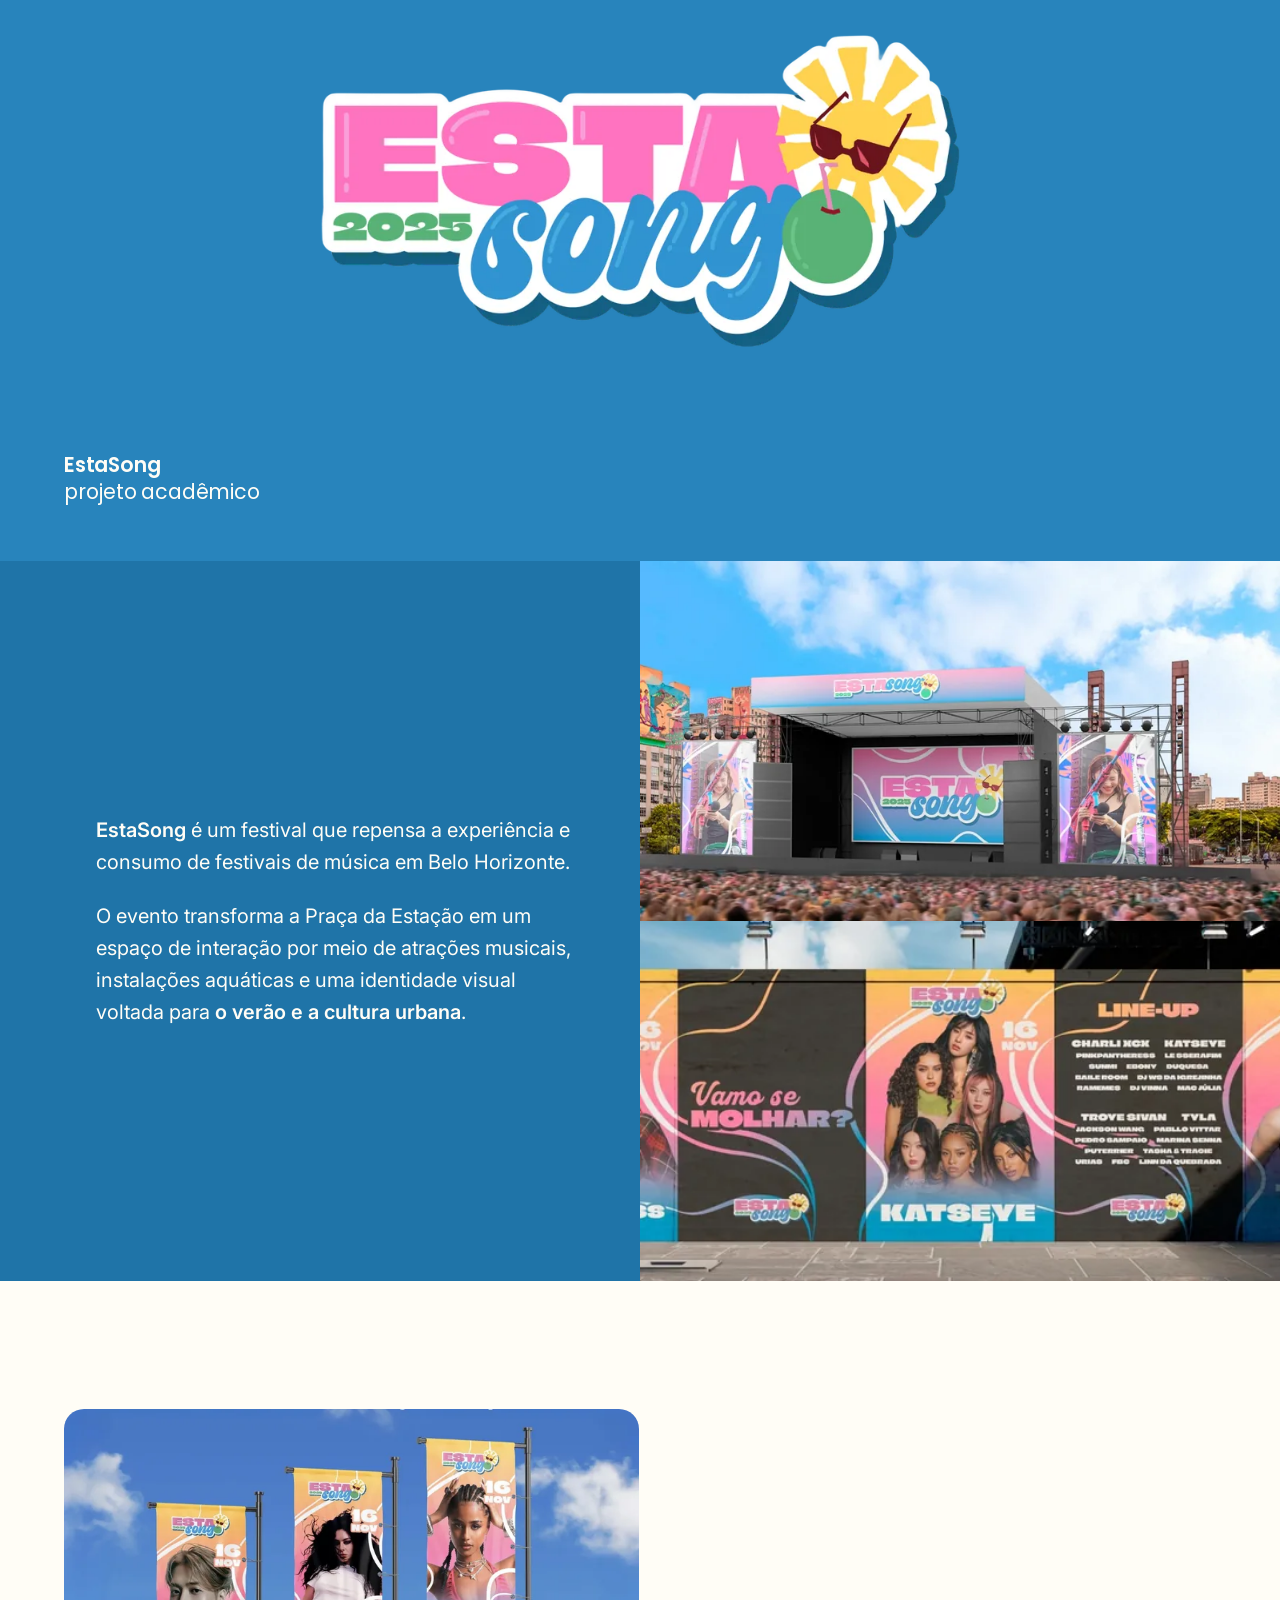
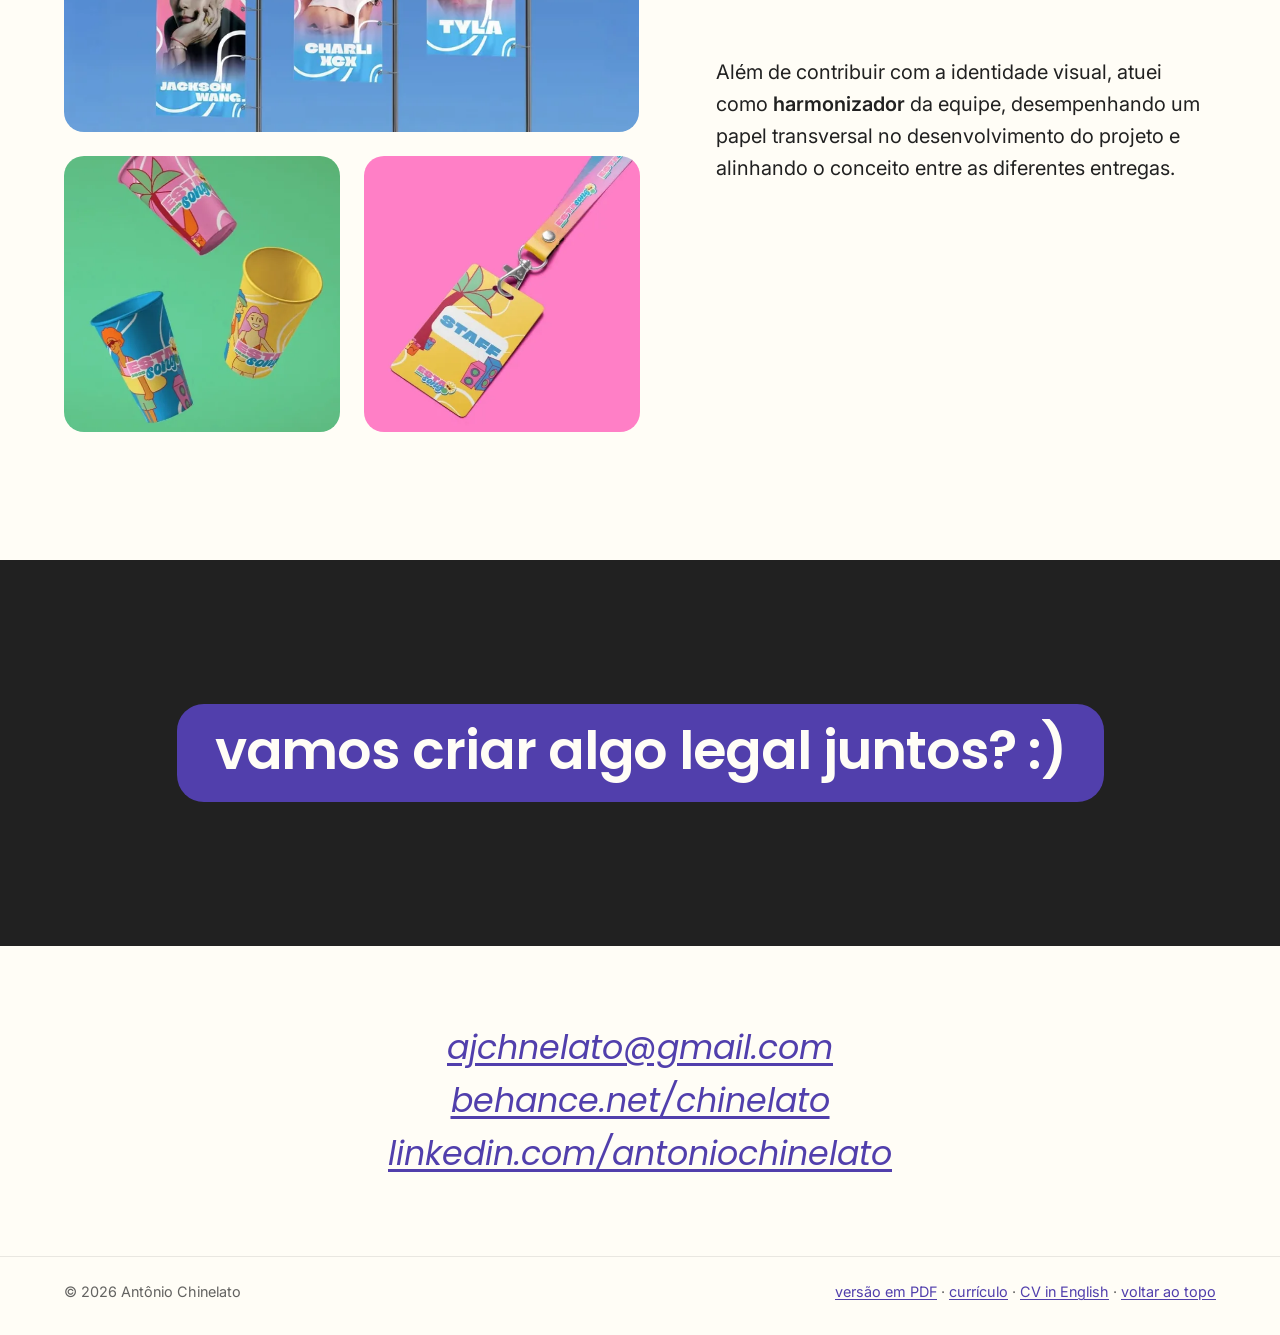
==== commit 756a9f77: "Add English résumé" ====
--- a/index.html
+++ b/index.html
@@ -638,6 +638,7 @@
             ></a
           >
           · <a href="curriculo.html">currículo</a> ·
+          <a href="resume.html" hreflang="en" lang="en">CV in English</a> ·
           <a href="#inicio">voltar ao topo</a>
         </p>
       </div>
